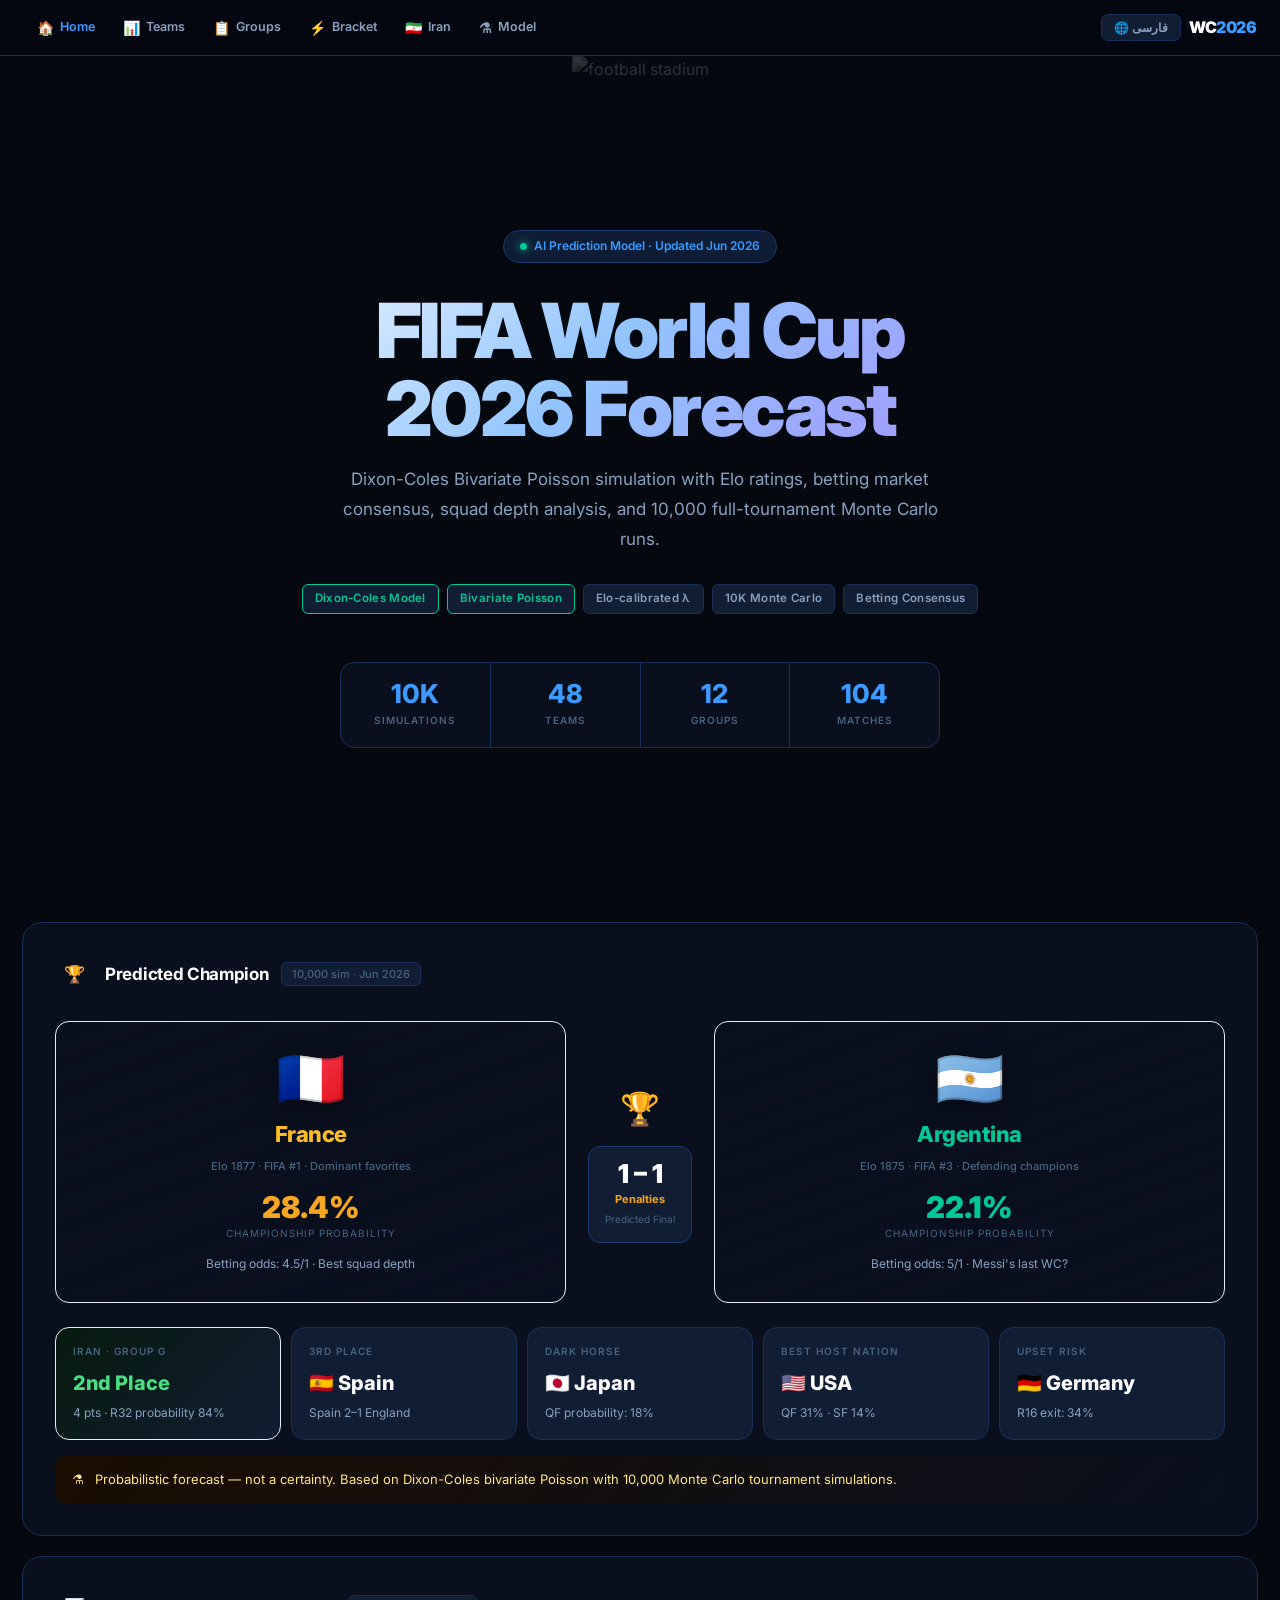
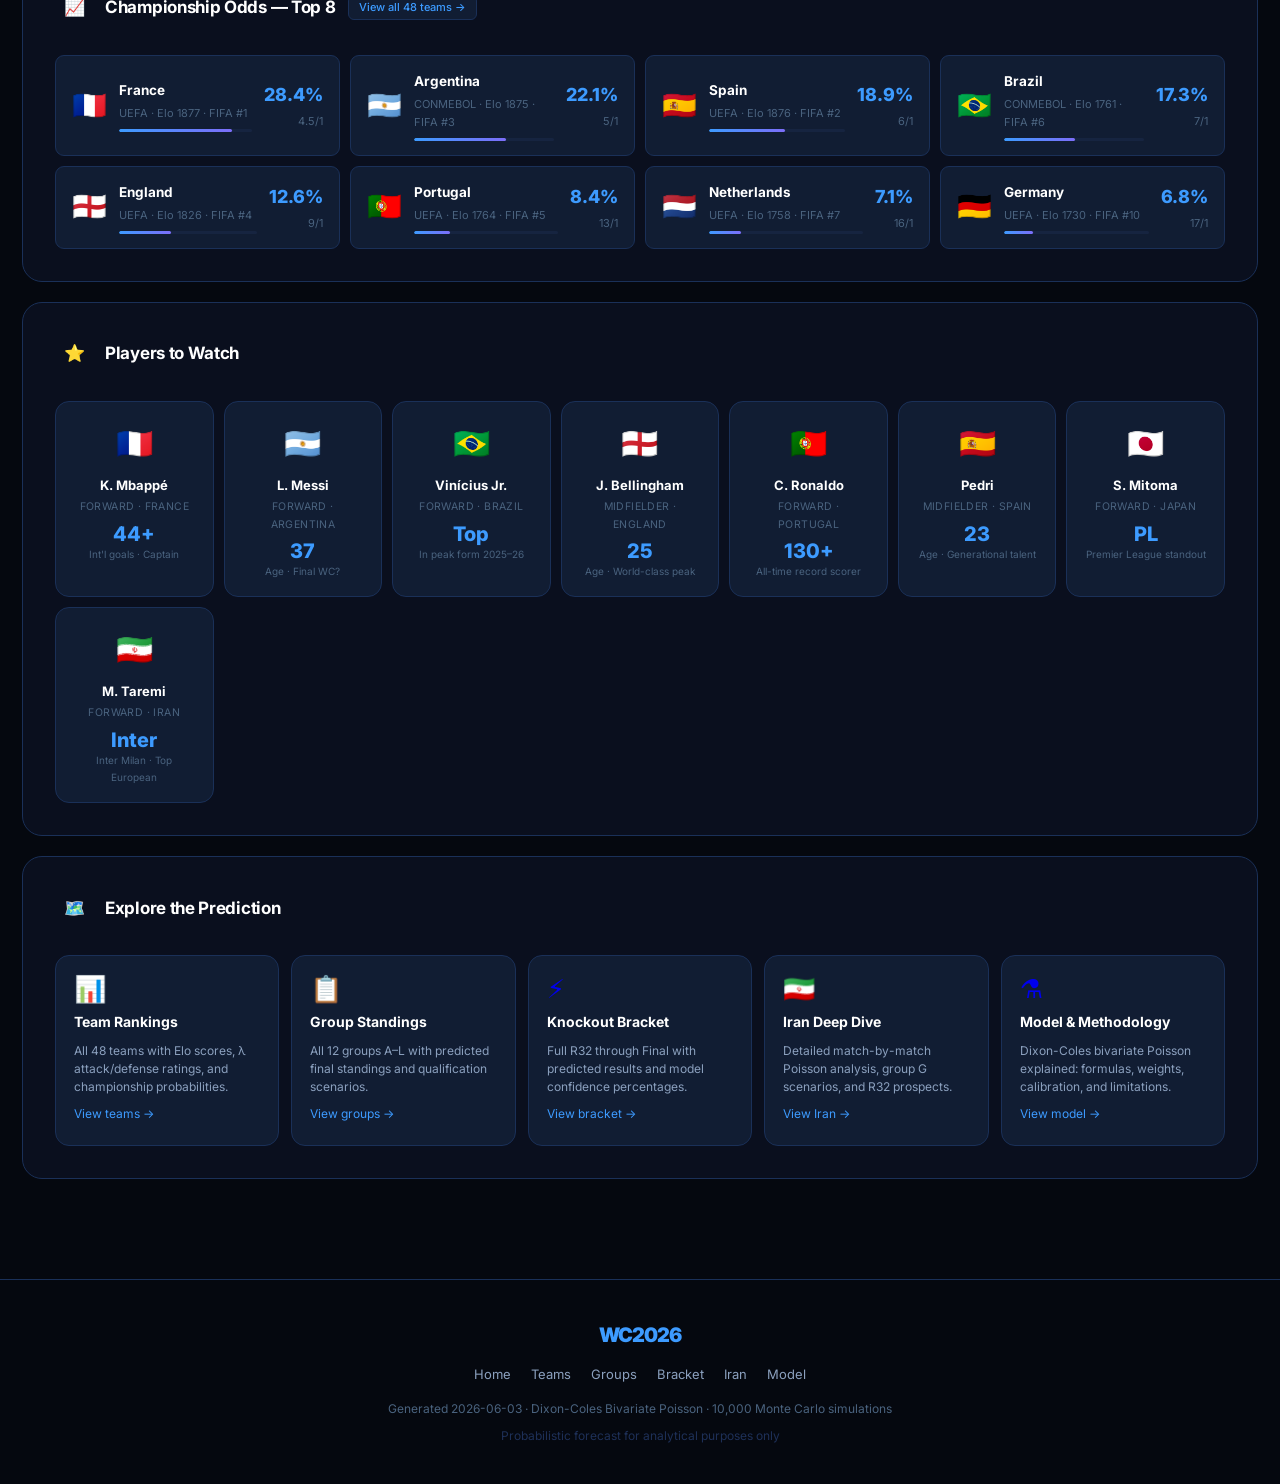
==== index.html @ c9d3f352 "Rebuild as multi-page site with modern UX and bilingual EN/FA support 6 pages: Home, Teams (searchab" ====
<!doctype html>
<html lang="en">
<head>
<meta charset="utf-8"/>
<meta name="viewport" content="width=device-width,initial-scale=1"/>
<title>WC2026 Predictor — AI World Cup Forecast</title>
<meta name="description" content="Dixon-Coles Bivariate Poisson model predicting FIFA World Cup 2026 outcomes with 10,000 Monte Carlo simulations."/>
<link rel="stylesheet" href="assets/style.css"/>
<style>
/* HOME-SPECIFIC */
.live-dot{width:7px;height:7px;background:var(--teal);border-radius:50%;box-shadow:0 0 8px var(--teal);animation:blink 1.8s ease-in-out infinite;flex-shrink:0}
@keyframes blink{0%,100%{opacity:1}50%{opacity:.3}}

.hero{position:relative;min-height:94vh;display:flex;flex-direction:column;align-items:center;justify-content:center;text-align:center;padding:80px 24px 60px;overflow:hidden}
.hero-bg{position:absolute;inset:0;z-index:0}
.hero-bg img{width:100%;height:100%;object-fit:cover;opacity:.2;filter:saturate(.55) brightness(.9)}
.hero-bg::after{content:'';position:absolute;inset:0;background:linear-gradient(180deg,#05080f00 0%,#05080f88 55%,#05080f 100%)}
.hero-content{position:relative;z-index:1;max-width:900px;width:100%}
.hero-live{display:inline-flex;align-items:center;gap:7px;background:#1a305888;border:1px solid var(--b2);border-radius:99px;padding:5px 16px;font-size:12px;font-weight:600;color:var(--blue);margin-bottom:28px;backdrop-filter:blur(8px)}
.hero h1{font-size:clamp(36px,6.5vw,76px);font-weight:900;letter-spacing:-2.5px;line-height:1.03;margin-bottom:18px;background:linear-gradient(135deg,#fff 0%,#93c5fd 45%,#a78bfa 100%);-webkit-background-clip:text;-webkit-text-fill-color:transparent;background-clip:text}
.hero-sub{font-size:clamp(14px,1.8vw,17px);color:var(--sub);max-width:620px;margin:0 auto 30px;line-height:1.75}
.hero-tags{display:flex;gap:8px;justify-content:center;flex-wrap:wrap;margin-bottom:48px}
.htag{background:var(--card);border:1px solid var(--b1);border-radius:6px;font-size:11.5px;font-weight:600;color:var(--sub);padding:4px 12px;letter-spacing:.3px}
.htag.hi{border-color:var(--teal)40;color:var(--teal)}
.hero-kpis{display:flex;border:1px solid var(--b1);border-radius:var(--r);overflow:hidden;background:var(--s1);max-width:600px;margin:0 auto}
.kpi{flex:1;min-width:100px;padding:18px 14px;border-right:1px solid var(--b1);text-align:center}
.kpi:last-child{border-right:none}
.kpi-n{font-size:26px;font-weight:800;color:var(--blue);line-height:1}
.kpi-l{font-size:10px;color:var(--dim);text-transform:uppercase;letter-spacing:1px;margin-top:5px;font-weight:600}

/* FINALIST DUEL */
.duel{display:grid;grid-template-columns:1fr 120px 1fr;gap:14px;align-items:center;margin-bottom:24px}
.duel-card{border-radius:var(--r);padding:28px 22px;text-align:center;border:1px solid var(--b1);overflow:hidden;position:relative;transition:.2s;cursor:default}
.duel-card:hover{transform:translateY(-2px)}
.duel-card.champ{background:linear-gradient(160deg,#13100208,var(--s1));border-color:var(--gold)55;box-shadow:0 0 60px var(--gold)12}
.duel-card.runner{background:linear-gradient(160deg,#07180f08,var(--s1));border-color:var(--teal)55;box-shadow:0 0 60px var(--teal)12}
.flag-big{font-size:56px;line-height:1;margin-bottom:10px;display:block;filter:drop-shadow(0 4px 12px #0006)}
.d-name{font-size:22px;font-weight:800;letter-spacing:-.5px;margin-bottom:4px}
.champ .d-name{color:var(--amber)}
.runner .d-name{color:var(--teal)}
.d-elo{font-size:11px;color:var(--dim);margin-bottom:16px;font-weight:500}
.d-prob{font-size:30px;font-weight:900;line-height:1;margin-bottom:3px}
.champ .d-prob{color:var(--gold)}
.runner .d-prob{color:var(--teal)}
.d-prob-l{font-size:10px;text-transform:uppercase;letter-spacing:1px;color:var(--dim)}
.d-extra{margin-top:12px;font-size:12px;color:var(--sub)}
.duel-mid{text-align:center}
.duel-trophy{font-size:32px;margin-bottom:10px;display:block}
.score-box{background:var(--card);border:1px solid var(--b2);border-radius:12px;padding:14px 16px;display:inline-block}
.score-v{font-size:26px;font-weight:900;color:#fff;line-height:1}
.score-n{font-size:11px;color:var(--gold);font-weight:700;margin-top:3px}
.score-l{font-size:10px;color:var(--dim);margin-top:2px}

/* ODDS GRID */
.odds-grid{display:grid;grid-template-columns:repeat(auto-fill,minmax(240px,1fr));gap:10px}
.odds-card{background:var(--card);border:1px solid var(--b1);border-radius:var(--rs);padding:14px 16px;display:flex;align-items:center;gap:12px;transition:.15s}
.odds-card:hover{border-color:var(--b2);transform:translateY(-1px)}
.odds-flag{font-size:28px;flex-shrink:0}
.odds-info{flex:1}
.odds-name{font-size:13.5px;font-weight:700;color:#fff;margin-bottom:2px}
.odds-detail{font-size:11px;color:var(--dim)}
.odds-bar-wrap{height:3px;background:var(--card2);border-radius:99px;overflow:hidden;margin-top:6px}
.odds-bar{height:100%;border-radius:99px;background:linear-gradient(90deg,var(--blue),var(--indigo))}
.odds-right{text-align:right;flex-shrink:0}
.odds-pct{font-size:18px;font-weight:800;color:var(--blue)}
.odds-frac{font-size:11px;color:var(--dim);margin-top:1px}

/* NAV PAGE CARDS */
.page-nav-grid{display:grid;grid-template-columns:repeat(auto-fill,minmax(200px,1fr));gap:12px;margin-top:4px}
.pnav-card{display:flex;flex-direction:column;background:var(--card);border:1px solid var(--b1);border-radius:var(--r);padding:20px 18px;text-decoration:none;transition:.15s;gap:8px}
.pnav-card:hover{border-color:var(--blue)60;transform:translateY(-2px);box-shadow:0 8px 32px #00000040}
.pnav-ico{font-size:26px;line-height:1}
.pnav-title{font-size:14px;font-weight:700;color:#fff}
.pnav-desc{font-size:12px;color:var(--sub);line-height:1.5}
.pnav-arrow{font-size:12px;color:var(--blue);margin-top:auto;align-self:flex-start}

/* PLAYER CARDS */
.players{display:grid;grid-template-columns:repeat(auto-fill,minmax(150px,1fr));gap:10px}
.pcard{background:var(--card);border:1px solid var(--b1);border-radius:var(--r);padding:16px;text-align:center;transition:.15s}
.pcard:hover{border-color:var(--b2);transform:translateY(-2px)}
.pcard-flag{font-size:30px;margin-bottom:5px}
.pcard-name{font-size:13px;font-weight:700;color:#fff;margin-bottom:2px}
.pcard-role{font-size:10.5px;color:var(--dim);margin-bottom:8px;text-transform:uppercase;letter-spacing:.4px}
.pcard-stat{font-size:20px;font-weight:800;color:var(--blue);line-height:1}
.pcard-sl{font-size:10px;color:var(--dim);margin-top:2px}

@media(max-width:900px){
  .duel{grid-template-columns:1fr;gap:12px}
  .duel-mid{display:flex;justify-content:center}
  .hero{min-height:auto;padding:60px 16px 50px}
}
@media(max-width:560px){
  .hero-kpis{flex-direction:column}
  .kpi{border-right:none;border-bottom:1px solid var(--b1)}
  .kpi:last-child{border-bottom:none}
}
</style>
</head>
<body>
<nav>
  <div class="nav-links">
    <a class="nav-a on" href="index.html"><span class="ico">🏠</span><span data-en="Home" data-fa="خانه">Home</span></a>
    <a class="nav-a" href="teams.html"><span class="ico">📊</span><span data-en="Teams" data-fa="تیم‌ها">Teams</span></a>
    <a class="nav-a" href="groups.html"><span class="ico">📋</span><span data-en="Groups" data-fa="گروه‌ها">Groups</span></a>
    <a class="nav-a" href="bracket.html"><span class="ico">⚡</span><span data-en="Bracket" data-fa="مسیر حذفی">Bracket</span></a>
    <a class="nav-a" href="iran.html"><span class="ico">🇮🇷</span><span data-en="Iran" data-fa="ایران">Iran</span></a>
    <a class="nav-a" href="model.html"><span class="ico">⚗</span><span data-en="Model" data-fa="مدل">Model</span></a>
  </div>
  <button class="mob-menu" onclick="toggleMobileNav()">☰</button>
  <button class="lang-btn" onclick="toggleLang()" id="langbtn">🌐 فارسی</button>
  <a class="nav-brand" href="index.html">WC<span>2026</span></a>
</nav>

<!-- HERO -->
<div class="hero">
  <div class="hero-bg">
    <img src="https://images.unsplash.com/photo-1508098682722-e99c43a406b2?w=1600&q=80&auto=format&fit=crop" alt="football stadium" loading="eager"/>
  </div>
  <div class="hero-content">
    <div class="hero-live"><span class="live-dot"></span><span data-en="AI Prediction Model · Updated Jun 2026" data-fa="مدل پیش‌بینی هوش مصنوعی · به‌روز خرداد ۱۴۰۵">AI Prediction Model · Updated Jun 2026</span></div>
    <h1 data-en="FIFA World Cup<br>2026 Forecast" data-fa="پیش‌بینی<br>جام جهانی ۲۰۲۶">FIFA World Cup<br>2026 Forecast</h1>
    <p class="hero-sub" data-en="Dixon-Coles Bivariate Poisson simulation with Elo ratings, betting market consensus, squad depth analysis, and 10,000 full-tournament Monte Carlo runs." data-fa="شبیه‌سازی Poisson دوگانه Dixon-Coles با رتبه‌بندی Elo، اجماع بازار شرط‌بندی، تحلیل عمق ترکیب، و ۱۰٬۰۰۰ اجرای مونت‌کارلو.">Dixon-Coles Bivariate Poisson simulation with Elo ratings, betting market consensus, squad depth analysis, and 10,000 full-tournament Monte Carlo runs.</p>
    <div class="hero-tags">
      <span class="htag hi">Dixon-Coles Model</span>
      <span class="htag hi">Bivariate Poisson</span>
      <span class="htag">Elo-calibrated λ</span>
      <span class="htag">10K Monte Carlo</span>
      <span class="htag">Betting Consensus</span>
    </div>
    <div class="hero-kpis">
      <div class="kpi"><div class="kpi-n">10K</div><div class="kpi-l" data-en="Simulations" data-fa="شبیه‌سازی">Simulations</div></div>
      <div class="kpi"><div class="kpi-n">48</div><div class="kpi-l" data-en="Teams" data-fa="تیم">Teams</div></div>
      <div class="kpi"><div class="kpi-n">12</div><div class="kpi-l" data-en="Groups" data-fa="گروه">Groups</div></div>
      <div class="kpi"><div class="kpi-n">104</div><div class="kpi-l" data-en="Matches" data-fa="بازی">Matches</div></div>
    </div>
  </div>
</div>

<main>

<!-- PREDICTION SUMMARY -->
<div class="sec">
  <div class="sec-head">
    <div class="sec-ico">🏆</div>
    <div class="sec-ttl" data-en="Predicted Champion" data-fa="قهرمان پیش‌بینی‌شده">Predicted Champion</div>
    <div class="sec-sub" data-en="10,000 sim · Jun 2026" data-fa="۱۰٬۰۰۰ شبیه‌سازی · خرداد ۱۴۰۵">10,000 sim · Jun 2026</div>
  </div>
  <div class="duel">
    <div class="duel-card champ">
      <span class="flag-big">🇫🇷</span>
      <div class="d-name">France</div>
      <div class="d-elo">Elo 1877 · FIFA #1 · <span data-en="Dominant favorites" data-fa="اول مسابقه">Dominant favorites</span></div>
      <div class="d-prob">28.4%</div>
      <div class="d-prob-l" data-en="Championship probability" data-fa="احتمال قهرمانی">Championship probability</div>
      <div class="d-extra" data-en="Betting odds: 4.5/1 · Best squad depth" data-fa="ضریب: ۴.۵ · عمق بهترین ترکیب">Betting odds: 4.5/1 · Best squad depth</div>
    </div>
    <div class="duel-mid">
      <span class="duel-trophy">🏆</span>
      <div class="score-box">
        <div class="score-v">1 – 1</div>
        <div class="score-n" data-en="Penalties" data-fa="پنالتی">Penalties</div>
        <div class="score-l" data-en="Predicted Final" data-fa="فینال پیش‌بینی‌شده">Predicted Final</div>
      </div>
    </div>
    <div class="duel-card runner">
      <span class="flag-big">🇦🇷</span>
      <div class="d-name">Argentina</div>
      <div class="d-elo">Elo 1875 · FIFA #3 · <span data-en="Defending champions" data-fa="قهرمان ۲۰۲۲">Defending champions</span></div>
      <div class="d-prob">22.1%</div>
      <div class="d-prob-l" data-en="Championship probability" data-fa="احتمال قهرمانی">Championship probability</div>
      <div class="d-extra" data-en="Betting odds: 5/1 · Messi's last WC?" data-fa="ضریب: ۵ · آخرین جام مسی؟">Betting odds: 5/1 · Messi's last WC?</div>
    </div>
  </div>
  <div class="chips">
    <div class="chip iran">
      <div class="chip-l" data-en="Iran · Group G" data-fa="ایران · گروه G">Iran · Group G</div>
      <div class="chip-v" style="color:var(--iran)" data-en="2nd Place" data-fa="رتبه دوم">2nd Place</div>
      <div class="chip-s" data-en="4 pts · R32 probability 84%" data-fa="۴ امتیاز · احتمال صعود ۸۴٪">4 pts · R32 probability 84%</div>
    </div>
    <div class="chip">
      <div class="chip-l" data-en="3rd Place" data-fa="رتبه سوم">3rd Place</div>
      <div class="chip-v">🇪🇸 Spain</div>
      <div class="chip-s">Spain 2–1 England</div>
    </div>
    <div class="chip">
      <div class="chip-l" data-en="Dark horse" data-fa="شگفتی‌ساز">Dark horse</div>
      <div class="chip-v">🇯🇵 Japan</div>
      <div class="chip-s" data-en="QF probability: 18%" data-fa="ربع‌نهایی: ۱۸٪">QF probability: 18%</div>
    </div>
    <div class="chip">
      <div class="chip-l" data-en="Best host nation" data-fa="بهترین میزبان">Best host nation</div>
      <div class="chip-v">🇺🇸 USA</div>
      <div class="chip-s" data-en="QF 31% · SF 14%" data-fa="ربع‌نهایی ۳۱٪">QF 31% · SF 14%</div>
    </div>
    <div class="chip">
      <div class="chip-l" data-en="Upset risk" data-fa="ریسک شگفتی">Upset risk</div>
      <div class="chip-v">🇩🇪 Germany</div>
      <div class="chip-s" data-en="R16 exit: 34%" data-fa="خروج R16: ۳۴٪">R16 exit: 34%</div>
    </div>
  </div>
  <div class="notice">
    <span>⚗</span>
    <span data-en="Probabilistic forecast — not a certainty. Based on Dixon-Coles bivariate Poisson with 10,000 Monte Carlo tournament simulations. Probabilities represent model consensus across all simulation paths." data-fa="پیش‌بینی احتمالاتی — نه قطعیت. بر اساس Poisson دوگانه Dixon-Coles با ۱۰٬۰۰۰ شبیه‌سازی مونت‌کارلو.">Probabilistic forecast — not a certainty. Based on Dixon-Coles bivariate Poisson with 10,000 Monte Carlo tournament simulations.</span>
  </div>
</div>

<!-- TOP ODDS -->
<div class="sec">
  <div class="sec-head">
    <div class="sec-ico">📈</div>
    <div class="sec-ttl" data-en="Championship Odds — Top 8" data-fa="احتمالات قهرمانی — ۸ تیم برتر">Championship Odds — Top 8</div>
    <div class="sec-sub"><a href="teams.html" style="color:var(--blue);text-decoration:none" data-en="View all 48 teams →" data-fa="مشاهده همه ۴۸ تیم ←">View all 48 teams →</a></div>
  </div>
  <div class="odds-grid">
    <div class="odds-card"><div class="odds-flag">🇫🇷</div><div class="odds-info"><div class="odds-name">France</div><div class="odds-detail">UEFA · Elo 1877 · FIFA #1</div><div class="odds-bar-wrap"><div class="odds-bar" style="width:85%"></div></div></div><div class="odds-right"><div class="odds-pct">28.4%</div><div class="odds-frac">4.5/1</div></div></div>
    <div class="odds-card"><div class="odds-flag">🇦🇷</div><div class="odds-info"><div class="odds-name">Argentina</div><div class="odds-detail">CONMEBOL · Elo 1875 · FIFA #3</div><div class="odds-bar-wrap"><div class="odds-bar" style="width:66%"></div></div></div><div class="odds-right"><div class="odds-pct">22.1%</div><div class="odds-frac">5/1</div></div></div>
    <div class="odds-card"><div class="odds-flag">🇪🇸</div><div class="odds-info"><div class="odds-name">Spain</div><div class="odds-detail">UEFA · Elo 1876 · FIFA #2</div><div class="odds-bar-wrap"><div class="odds-bar" style="width:56%"></div></div></div><div class="odds-right"><div class="odds-pct">18.9%</div><div class="odds-frac">6/1</div></div></div>
    <div class="odds-card"><div class="odds-flag">🇧🇷</div><div class="odds-info"><div class="odds-name">Brazil</div><div class="odds-detail">CONMEBOL · Elo 1761 · FIFA #6</div><div class="odds-bar-wrap"><div class="odds-bar" style="width:51%"></div></div></div><div class="odds-right"><div class="odds-pct">17.3%</div><div class="odds-frac">7/1</div></div></div>
    <div class="odds-card"><div class="odds-flag">🏴󠁧󠁢󠁥󠁮󠁧󠁿</div><div class="odds-info"><div class="odds-name">England</div><div class="odds-detail">UEFA · Elo 1826 · FIFA #4</div><div class="odds-bar-wrap"><div class="odds-bar" style="width:38%"></div></div></div><div class="odds-right"><div class="odds-pct">12.6%</div><div class="odds-frac">9/1</div></div></div>
    <div class="odds-card"><div class="odds-flag">🇵🇹</div><div class="odds-info"><div class="odds-name">Portugal</div><div class="odds-detail">UEFA · Elo 1764 · FIFA #5</div><div class="odds-bar-wrap"><div class="odds-bar" style="width:25%"></div></div></div><div class="odds-right"><div class="odds-pct">8.4%</div><div class="odds-frac">13/1</div></div></div>
    <div class="odds-card"><div class="odds-flag">🇳🇱</div><div class="odds-info"><div class="odds-name">Netherlands</div><div class="odds-detail">UEFA · Elo 1758 · FIFA #7</div><div class="odds-bar-wrap"><div class="odds-bar" style="width:21%"></div></div></div><div class="odds-right"><div class="odds-pct">7.1%</div><div class="odds-frac">16/1</div></div></div>
    <div class="odds-card"><div class="odds-flag">🇩🇪</div><div class="odds-info"><div class="odds-name">Germany</div><div class="odds-detail">UEFA · Elo 1730 · FIFA #10</div><div class="odds-bar-wrap"><div class="odds-bar" style="width:20%"></div></div></div><div class="odds-right"><div class="odds-pct">6.8%</div><div class="odds-frac">17/1</div></div></div>
  </div>
</div>

<!-- KEY PLAYERS -->
<div class="sec">
  <div class="sec-head">
    <div class="sec-ico">⭐</div>
    <div class="sec-ttl" data-en="Players to Watch" data-fa="بازیکنان کلیدی">Players to Watch</div>
  </div>
  <div class="players">
    <div class="pcard"><div class="pcard-flag">🇫🇷</div><div class="pcard-name">K. Mbappé</div><div class="pcard-role">Forward · France</div><div class="pcard-stat">44+</div><div class="pcard-sl" data-en="Int'l goals · Captain" data-fa="گل ملی · کاپیتان">Int'l goals · Captain</div></div>
    <div class="pcard"><div class="pcard-flag">🇦🇷</div><div class="pcard-name">L. Messi</div><div class="pcard-role">Forward · Argentina</div><div class="pcard-stat">37</div><div class="pcard-sl" data-en="Age · Final WC?" data-fa="سن · آخرین جام؟">Age · Final WC?</div></div>
    <div class="pcard"><div class="pcard-flag">🇧🇷</div><div class="pcard-name">Vinícius Jr.</div><div class="pcard-role">Forward · Brazil</div><div class="pcard-stat">Top</div><div class="pcard-sl" data-en="In peak form 2025–26" data-fa="اوج فرم ۲۰۲۵–۲۶">In peak form 2025–26</div></div>
    <div class="pcard"><div class="pcard-flag">🏴󠁧󠁢󠁥󠁮󠁧󠁿</div><div class="pcard-name">J. Bellingham</div><div class="pcard-role">Midfielder · England</div><div class="pcard-stat">25</div><div class="pcard-sl" data-en="Age · World-class peak" data-fa="سن · اوج بازی">Age · World-class peak</div></div>
    <div class="pcard"><div class="pcard-flag">🇵🇹</div><div class="pcard-name">C. Ronaldo</div><div class="pcard-role">Forward · Portugal</div><div class="pcard-stat">130+</div><div class="pcard-sl" data-en="All-time record scorer" data-fa="رکوردار تاریخ">All-time record scorer</div></div>
    <div class="pcard"><div class="pcard-flag">🇪🇸</div><div class="pcard-name">Pedri</div><div class="pcard-role">Midfielder · Spain</div><div class="pcard-stat">23</div><div class="pcard-sl" data-en="Age · Generational talent" data-fa="استعداد نسلی">Age · Generational talent</div></div>
    <div class="pcard"><div class="pcard-flag">🇯🇵</div><div class="pcard-name">S. Mitoma</div><div class="pcard-role">Forward · Japan</div><div class="pcard-stat">PL</div><div class="pcard-sl" data-en="Premier League standout" data-fa="ستاره لیگ برتر">Premier League standout</div></div>
    <div class="pcard"><div class="pcard-flag">🇮🇷</div><div class="pcard-name">M. Taremi</div><div class="pcard-role">Forward · Iran</div><div class="pcard-stat">Inter</div><div class="pcard-sl" data-en="Inter Milan · Top European" data-fa="اینتر میلان">Inter Milan · Top European</div></div>
  </div>
</div>

<!-- EXPLORE PAGES -->
<div class="sec">
  <div class="sec-head">
    <div class="sec-ico">🗺️</div>
    <div class="sec-ttl" data-en="Explore the Prediction" data-fa="کاوش در پیش‌بینی">Explore the Prediction</div>
  </div>
  <div class="page-nav-grid">
    <a class="pnav-card" href="teams.html">
      <div class="pnav-ico">📊</div>
      <div class="pnav-title" data-en="Team Rankings" data-fa="رتبه‌بندی تیم‌ها">Team Rankings</div>
      <div class="pnav-desc" data-en="All 48 teams with Elo scores, λ attack/defense ratings, and championship probabilities." data-fa="همه ۴۸ تیم با امتیاز Elo، قدرت حمله/دفاع، و احتمال قهرمانی.">All 48 teams with Elo scores, λ attack/defense ratings, and championship probabilities.</div>
      <div class="pnav-arrow" data-en="View teams →" data-fa="مشاهده تیم‌ها ←">View teams →</div>
    </a>
    <a class="pnav-card" href="groups.html">
      <div class="pnav-ico">📋</div>
      <div class="pnav-title" data-en="Group Standings" data-fa="جدول‌های گروهی">Group Standings</div>
      <div class="pnav-desc" data-en="All 12 groups A–L with predicted final standings and qualification scenarios." data-fa="همه ۱۲ گروه A تا L با جدول نهایی پیش‌بینی‌شده.">All 12 groups A–L with predicted final standings and qualification scenarios.</div>
      <div class="pnav-arrow" data-en="View groups →" data-fa="مشاهده گروه‌ها ←">View groups →</div>
    </a>
    <a class="pnav-card" href="bracket.html">
      <div class="pnav-ico">⚡</div>
      <div class="pnav-title" data-en="Knockout Bracket" data-fa="مسیر حذفی">Knockout Bracket</div>
      <div class="pnav-desc" data-en="Full R32 through Final with predicted results and model confidence percentages." data-fa="کامل از R32 تا فینال با نتایج و درصد اطمینان مدل.">Full R32 through Final with predicted results and model confidence percentages.</div>
      <div class="pnav-arrow" data-en="View bracket →" data-fa="مشاهده مسیر ←">View bracket →</div>
    </a>
    <a class="pnav-card" href="iran.html">
      <div class="pnav-ico">🇮🇷</div>
      <div class="pnav-title" data-en="Iran Deep Dive" data-fa="تحلیل عمیق ایران">Iran Deep Dive</div>
      <div class="pnav-desc" data-en="Detailed match-by-match Poisson analysis, group G scenarios, and R32 prospects." data-fa="تحلیل Poisson بازی‌به‌بازی، سناریوهای گروه G، و چشم‌انداز R32.">Detailed match-by-match Poisson analysis, group G scenarios, and R32 prospects.</div>
      <div class="pnav-arrow" data-en="View Iran →" data-fa="مشاهده ایران ←">View Iran →</div>
    </a>
    <a class="pnav-card" href="model.html">
      <div class="pnav-ico">⚗</div>
      <div class="pnav-title" data-en="Model & Methodology" data-fa="مدل و روش‌شناسی">Model &amp; Methodology</div>
      <div class="pnav-desc" data-en="Dixon-Coles bivariate Poisson explained: formulas, weights, calibration, and limitations." data-fa="توضیح Dixon-Coles: فرمول‌ها، وزن‌ها، کالیبراسیون، و محدودیت‌ها.">Dixon-Coles bivariate Poisson explained: formulas, weights, calibration, and limitations.</div>
      <div class="pnav-arrow" data-en="View model →" data-fa="مشاهده مدل ←">View model →</div>
    </a>
  </div>
</div>

</main>

<footer>
  <div class="f-logo">WC2026</div>
  <div class="f-links">
    <a href="index.html" data-en="Home" data-fa="خانه">Home</a>
    <a href="teams.html" data-en="Teams" data-fa="تیم‌ها">Teams</a>
    <a href="groups.html" data-en="Groups" data-fa="گروه‌ها">Groups</a>
    <a href="bracket.html" data-en="Bracket" data-fa="مسیر حذفی">Bracket</a>
    <a href="iran.html" data-en="Iran" data-fa="ایران">Iran</a>
    <a href="model.html" data-en="Model" data-fa="مدل">Model</a>
  </div>
  <div data-en="Generated 2026-06-03 · Dixon-Coles Bivariate Poisson · 10,000 Monte Carlo simulations" data-fa="تولیدشده ۱۴۰۵-۰۳-۱۳ · Poisson دوگانه Dixon-Coles · ۱۰٬۰۰۰ شبیه‌سازی">Generated 2026-06-03 · Dixon-Coles Bivariate Poisson · 10,000 Monte Carlo simulations</div>
  <div style="color:#1e3058;margin-top:4px" data-en="Probabilistic forecast for analytical purposes only" data-fa="پیش‌بینی احتمالاتی برای مقاصد تحلیلی">Probabilistic forecast for analytical purposes only</div>
</footer>
<script src="assets/app.js"></script>
</body>
</html>
---- assets/style.css ----
@import url('https://fonts.googleapis.com/css2?family=Inter:wght@300;400;500;600;700;800;900&family=Vazirmatn:wght@400;500;600;700;800&display=swap');

:root{
  --bg:#05080f;
  --s1:#0a0f1e;
  --s2:#0e1628;
  --card:#111d33;
  --card2:#162440;
  --b1:#1a3058;
  --b2:#1e3a6e;
  --text:#e8edf5;
  --sub:#8ba0be;
  --dim:#4a637f;
  --blue:#3d9bff;
  --indigo:#7c6ef9;
  --teal:#00c896;
  --gold:#f5a623;
  --amber:#fbbf24;
  --red:#f03050;
  --green:#22d3a0;
  --iran:#4ade80;
  --r:14px;
  --rs:9px;
}
*,*::before,*::after{box-sizing:border-box;margin:0;padding:0}
html{scroll-behavior:smooth}
body{font-family:'Inter',system-ui,sans-serif;background:var(--bg);color:var(--text);line-height:1.7;overflow-x:hidden;-webkit-font-smoothing:antialiased}
body.fa{font-family:'Vazirmatn',system-ui,sans-serif}

/* NAV */
nav{position:sticky;top:0;z-index:200;background:#05080fee;backdrop-filter:blur(24px) saturate(1.6);border-bottom:1px solid var(--b1);height:56px;display:flex;align-items:center;padding:0 24px;gap:8px}
.nav-brand{font-size:16px;font-weight:900;letter-spacing:-0.5px;color:#fff;white-space:nowrap;text-decoration:none}
.nav-brand span{color:var(--blue)}
.nav-links{display:flex;gap:2px;margin-right:auto}
.nav-a{display:flex;align-items:center;gap:6px;background:none;border:none;font:600 12.5px/1 'Inter',sans-serif;color:var(--sub);padding:7px 13px;border-radius:7px;cursor:pointer;transition:.15s;white-space:nowrap;text-decoration:none}
.nav-a:hover{background:var(--card);color:var(--text)}
.nav-a.on{background:var(--blue)18;color:var(--blue)}
.nav-a .ico{font-size:14px}
.lang-btn{background:var(--card);border:1px solid var(--b1);border-radius:7px;font:600 12px 'Inter',sans-serif;color:var(--sub);padding:5px 12px;cursor:pointer;transition:.15s}
.lang-btn:hover{border-color:var(--b2);color:var(--text)}
.mob-menu{display:none;background:none;border:none;color:var(--sub);font-size:20px;cursor:pointer;padding:4px 8px}

/* LAYOUT */
main{max-width:1300px;margin:0 auto;padding:0 22px 80px}

/* SECTION */
.sec{background:var(--s1);border:1px solid var(--b1);border-radius:20px;padding:32px;margin:20px 0;position:relative;overflow:hidden}
.sec::before{content:'';position:absolute;top:0;left:0;right:0;height:1px;background:linear-gradient(90deg,transparent,var(--blue)50,transparent)}
.sec-head{display:flex;align-items:center;gap:12px;margin-bottom:28px}
.sec-ico{width:38px;height:38px;border-radius:10px;background:var(--blue)15;border:1px solid var(--blue)30;display:flex;align-items:center;justify-content:center;font-size:17px;flex-shrink:0}
.sec-ttl{font-size:17px;font-weight:700;color:#fff;letter-spacing:-.3px}
.sec-sub{margin-right:auto;font-size:11px;color:var(--dim);background:var(--card);border:1px solid var(--b1);border-radius:6px;padding:2px 10px;font-weight:500}

/* PAGE HERO */
.page-hero{padding:56px 24px 44px;text-align:center;border-bottom:1px solid var(--b1);background:linear-gradient(180deg,var(--s2) 0%,var(--bg) 100%);position:relative;overflow:hidden}
.page-hero::before{content:'';position:absolute;inset:0;background:radial-gradient(ellipse 80% 60% at 50% 0%,var(--blue)10 0%,transparent 70%)}
.page-hero h1{font-size:clamp(26px,4vw,48px);font-weight:900;letter-spacing:-1.5px;color:#fff;margin-bottom:10px}
.page-hero p{font-size:14px;color:var(--sub);max-width:540px;margin:0 auto}
.breadcrumb{display:flex;align-items:center;gap:6px;justify-content:center;font-size:12px;color:var(--dim);margin-bottom:16px}
.breadcrumb a{color:var(--blue);text-decoration:none}
.breadcrumb a:hover{text-decoration:underline}

/* TABLES */
.tw{overflow-x:auto;border-radius:var(--rs)}
table{width:100%;border-collapse:collapse;font-size:13px;direction:ltr;text-align:left}
th{background:var(--card2);color:var(--sub);font-weight:600;padding:10px 12px;white-space:nowrap;font-size:11px;text-transform:uppercase;letter-spacing:.5px;position:sticky;top:0;z-index:2}
td{padding:9px 12px;border-bottom:1px solid #0c1a2a;white-space:nowrap;vertical-align:middle}
tr:last-child td{border-bottom:none}
tr:hover td{background:#0d1e3080}
.row-ir td{background:#071a0e!important}
.row-ir:hover td{background:#0a2214!important}
.row-ch td{background:#13100200!important}
.row-ru td{background:#07160900!important}
.row-top td{background:#0a1628!important}

/* BADGES */
.b{display:inline-flex;align-items:center;padding:2px 9px;border-radius:99px;font-size:10.5px;font-weight:700;white-space:nowrap}
.b-g{background:#0b2e20;color:#34d399;border:1px solid #16a34a40}
.b-o{background:#1f0a0a;color:#f87171;border:1px solid #ef444440}
.b-q{background:#0a1e35;color:#60a5fa;border:1px solid #3b82f640}
.b-c{background:var(--card2);color:var(--sub);border:1px solid var(--b1);font-size:10px;padding:1px 7px}
.b-gold{background:#1a1000;color:var(--gold);border:1px solid var(--gold)40}
.b-model{background:var(--blue)12;color:var(--blue);border:1px solid var(--blue)30}

/* PROB BAR */
.pb{display:flex;align-items:center;gap:6px}
.pt{width:44px;height:4px;background:var(--card2);border-radius:99px;overflow:hidden;flex-shrink:0}
.pf{height:100%;border-radius:99px;background:var(--blue)}
.pf.g{background:var(--green)}
.pf.r{background:var(--red)}

/* POISSON CARDS */
.pgrid{display:grid;grid-template-columns:repeat(auto-fit,minmax(260px,1fr));gap:14px;margin-bottom:20px}
.pc{background:var(--card);border:1px solid var(--b1);border-radius:var(--r);padding:18px 20px}
.pc-head{display:flex;justify-content:space-between;align-items:flex-start;margin-bottom:14px}
.pc-m{font-size:13.5px;font-weight:700;color:#fff}
.pc-l{font-size:11px;color:var(--dim);margin-top:2px}
.pc-rows{display:flex;flex-direction:column;gap:7px}
.pr{display:grid;grid-template-columns:64px 1fr 44px;align-items:center;gap:8px}
.pr-l{font-size:12px;color:var(--sub)}
.pt2{height:8px;background:var(--card2);border-radius:99px;overflow:hidden}
.pf2{height:100%;border-radius:99px}
.pf2.blue{background:linear-gradient(90deg,#3d9bff,#60c0ff)}
.pf2.grey{background:linear-gradient(90deg,#3a4a5a,#5a6a7a)}
.pf2.green{background:linear-gradient(90deg,#00c896,#22d3a0)}
.pr-v{font-size:12.5px;font-weight:700;color:var(--text);text-align:right}

/* BRACKET MATCHES */
.bstage{background:var(--card);border:1px solid var(--b1);border-radius:var(--r);padding:18px 20px;margin:14px 0}
.bstage-l{font-size:10.5px;font-weight:700;text-transform:uppercase;letter-spacing:1.5px;color:var(--dim);margin-bottom:14px;display:flex;align-items:center;gap:8px}
.bstage-l::after{content:'';flex:1;height:1px;background:var(--b1)}
.mgrid{display:grid;grid-template-columns:repeat(auto-fill,minmax(256px,1fr));gap:8px}
.mc{background:var(--s1);border:1px solid var(--b1);border-radius:9px;padding:10px 12px;display:flex;align-items:center;gap:9px;transition:.15s}
.mc:hover{border-color:var(--b2)}
.mc.iran-m{border-color:var(--iran)40}
.mc.final-m{background:linear-gradient(135deg,#140e01,var(--s1));border-color:var(--gold)55}
.mn{font-size:10px;color:var(--dim);width:18px;text-align:center;flex-shrink:0}
.mts{flex:1}
.tl{display:flex;align-items:center;gap:6px;font-size:13px;padding:2px 0}
.tl.w{font-weight:700;color:#fff}
.tl.l{color:var(--dim)}
.mm{text-align:right;flex-shrink:0}
.mr{font-size:12px;color:var(--sub);font-weight:600}
.mc2{font-size:10px;color:var(--blue);margin-top:1px}

/* GROUP TABS */
.tabs{display:flex;gap:3px;flex-wrap:wrap;background:var(--card);border:1px solid var(--b1);border-radius:var(--rs);padding:4px;margin-bottom:18px}
.tb{background:none;border:none;border-radius:6px;padding:6px 13px;font:700 13px 'Inter',sans-serif;color:var(--sub);cursor:pointer;transition:.15s}
.tb:hover{background:var(--card2);color:var(--text)}
.tb.on{background:var(--blue);color:#fff}
.tp{display:none}
.tp.on{display:block}

/* IRAN BOX */
.ibox{background:linear-gradient(135deg,#06140a,var(--s1));border:1px solid var(--iran)30;border-radius:var(--r);padding:18px 20px;margin-bottom:18px;box-shadow:0 0 30px var(--iran)08}
.ibox-t{font-size:14px;font-weight:700;color:var(--iran);margin-bottom:7px}

/* NOTICE */
.notice{display:flex;gap:11px;background:linear-gradient(135deg,#1a0d00,var(--s1));border:1px solid var(--gold)28;border-radius:var(--rs);padding:13px 17px;margin-top:16px;font-size:13px;color:#fde68a;line-height:1.6}

/* CHIPS */
.chips{display:grid;grid-template-columns:repeat(auto-fit,minmax(160px,1fr));gap:10px;margin-top:4px}
.chip{background:var(--card);border:1px solid var(--b1);border-radius:var(--r);padding:15px 17px;transition:.15s}
.chip:hover{border-color:var(--b2);transform:translateY(-1px)}
.chip.iran{border-color:var(--iran)40;background:linear-gradient(135deg,#071a0e,var(--card))}
.chip-l{font-size:10px;text-transform:uppercase;letter-spacing:1px;color:var(--dim);font-weight:600;margin-bottom:6px}
.chip-v{font-size:20px;font-weight:800;color:#fff;margin-bottom:3px}
.chip-s{font-size:12px;color:var(--sub)}

/* MODEL STEPS */
.steps{display:grid;grid-template-columns:repeat(auto-fit,minmax(240px,1fr));gap:12px;margin-bottom:24px}
.step{background:var(--card);border:1px solid var(--b1);border-radius:var(--r);padding:18px}
.step-n{font-size:10px;font-weight:700;text-transform:uppercase;letter-spacing:1px;color:var(--blue);margin-bottom:6px}
.step-t{font-size:13.5px;font-weight:700;color:#fff;margin-bottom:6px}
.step-d{font-size:12px;color:var(--sub);line-height:1.6}
.step-f{margin-top:10px;background:var(--bg);border:1px solid var(--b1);border-radius:6px;padding:8px 12px;font-family:'Courier New',monospace;font-size:11px;color:var(--teal);direction:ltr;text-align:left;line-height:1.6}

/* WEIGHT ROWS */
.wrows{display:flex;flex-direction:column;gap:5px;margin-top:4px}
.wr{display:grid;grid-template-columns:56px 1fr 46px 160px;gap:10px;align-items:center;padding:7px 10px;border-radius:7px;transition:.15s}
.wr:hover{background:var(--card)}
.wc{font-size:10.5px;color:var(--dim);font-weight:600;font-family:monospace}
.wn{font-size:13px;color:var(--text)}
.wp{font-size:13px;font-weight:700;color:var(--gold);direction:ltr;text-align:left}
.wb{height:6px;background:var(--card2);border-radius:99px;overflow:hidden}
.wbf{height:100%;border-radius:99px;background:linear-gradient(90deg,var(--blue),var(--indigo))}
.wbf.hi{background:linear-gradient(90deg,var(--gold),var(--amber))}

/* SCROLL */
::-webkit-scrollbar{width:5px;height:5px}
::-webkit-scrollbar-track{background:var(--bg)}
::-webkit-scrollbar-thumb{background:var(--b1);border-radius:99px}
::-webkit-scrollbar-thumb:hover{background:var(--blue)60}

/* FOOTER */
footer{text-align:center;padding:36px;color:var(--dim);font-size:12px;border-top:1px solid var(--b1);line-height:1.9}
.f-logo{font-size:20px;font-weight:900;color:var(--blue);letter-spacing:-1px;margin-bottom:8px}
.f-links{display:flex;justify-content:center;gap:20px;margin-bottom:12px;flex-wrap:wrap}
.f-links a{color:var(--sub);text-decoration:none;font-size:13px;transition:.15s}
.f-links a:hover{color:var(--blue)}

/* RESPONSIVE */
@media(max-width:900px){
  .nav-links{display:none}
  .mob-menu{display:block}
  .nav-links.open{display:flex;flex-direction:column;position:absolute;top:56px;left:0;right:0;background:#05080fff;border-bottom:1px solid var(--b1);padding:10px 16px;gap:4px;z-index:300}
  main{padding:0 12px 60px}
  .sec{padding:18px 14px}
  .mgrid{grid-template-columns:1fr}
  .wr{grid-template-columns:46px 1fr 38px}
  .wb{display:none}
  .page-hero{padding:36px 16px 30px}
}
@media(max-width:560px){
  .steps{grid-template-columns:1fr}
  .pgrid{grid-template-columns:1fr}
}

/* FA */
[dir=rtl] table{direction:rtl;text-align:right}
[dir=rtl] .wp{direction:rtl}
[dir=rtl] .step-f{direction:ltr}
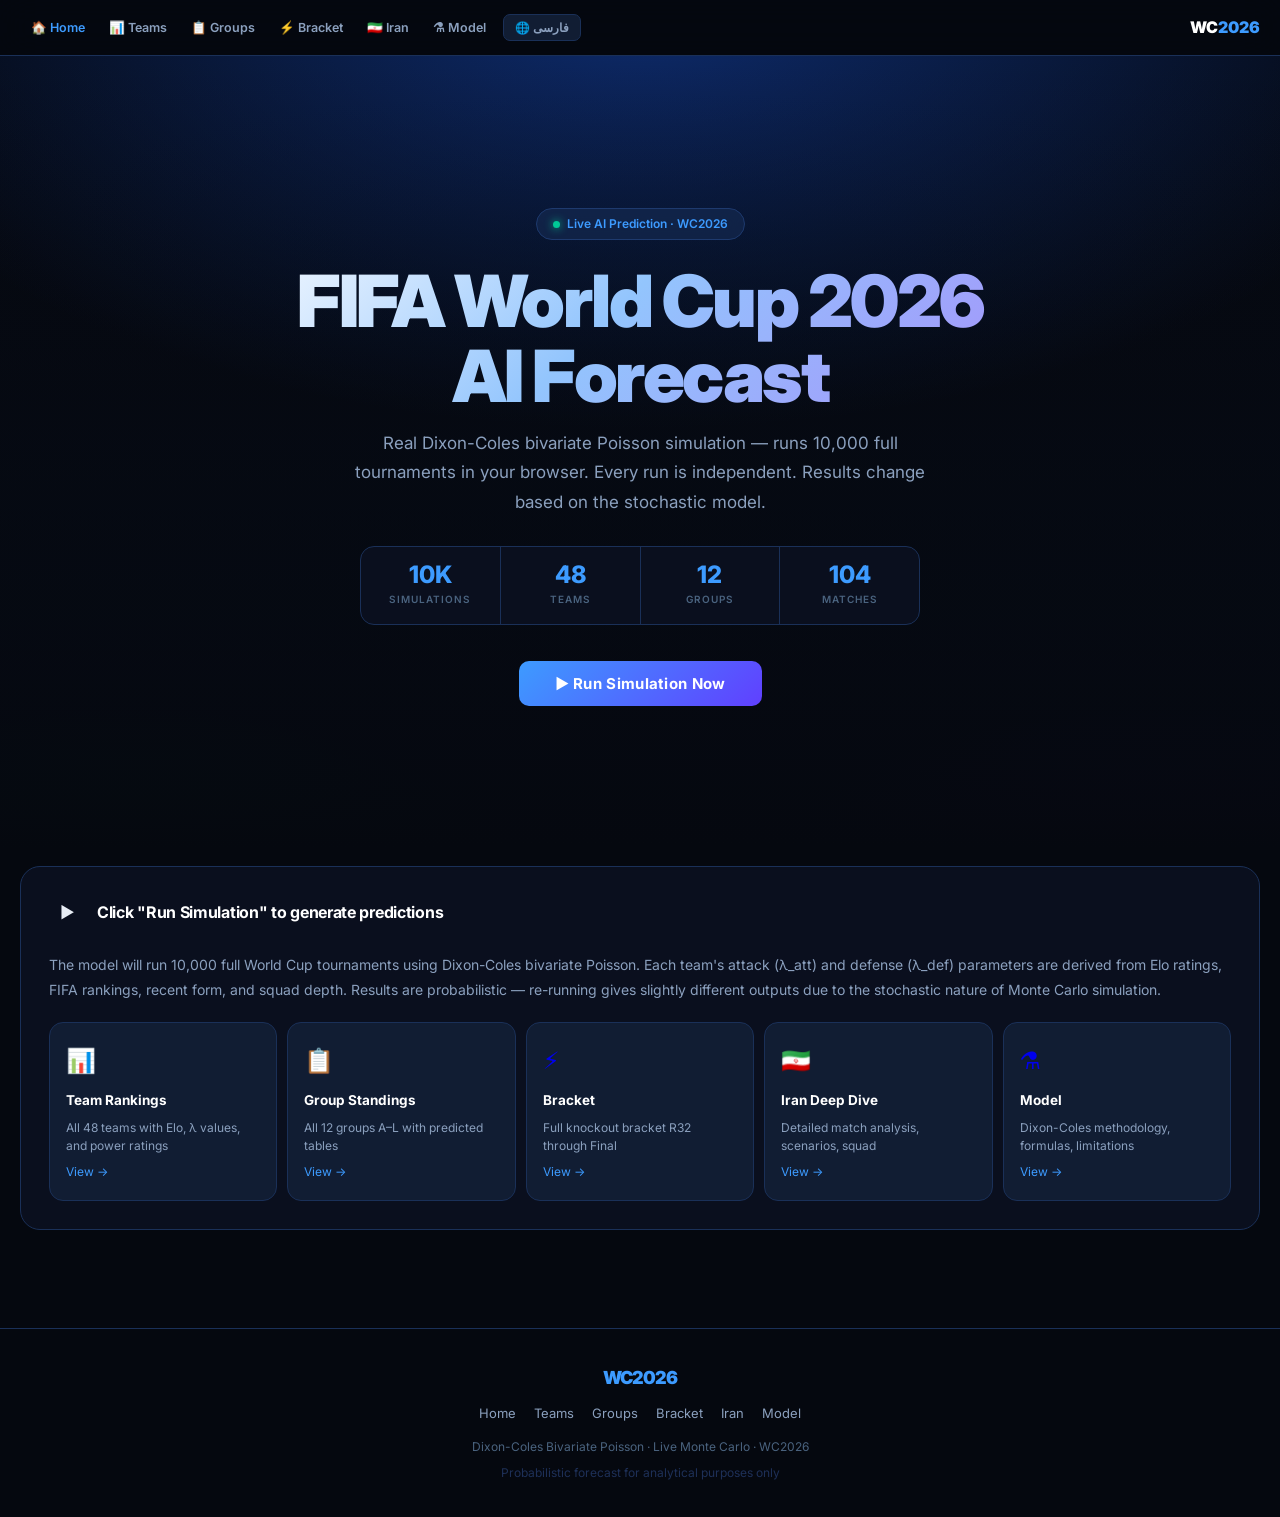
==== commit dda891f7: "Fix: real simulation engine + flag images + hero image 1. index.html: Replace hardcoded static HTML " ====
--- a/index.html
+++ b/index.html
@@ -3,299 +3,806 @@
 <head>
 <meta charset="utf-8"/>
 <meta name="viewport" content="width=device-width,initial-scale=1"/>
-<title>WC2026 Predictor — AI World Cup Forecast</title>
-<meta name="description" content="Dixon-Coles Bivariate Poisson model predicting FIFA World Cup 2026 outcomes with 10,000 Monte Carlo simulations."/>
-<link rel="stylesheet" href="assets/style.css"/>
+<title>WC2026 Predictor — Live Dixon-Coles AI Model</title>
 <style>
-/* HOME-SPECIFIC */
-.live-dot{width:7px;height:7px;background:var(--teal);border-radius:50%;box-shadow:0 0 8px var(--teal);animation:blink 1.8s ease-in-out infinite;flex-shrink:0}
-@keyframes blink{0%,100%{opacity:1}50%{opacity:.3}}
-
-.hero{position:relative;min-height:94vh;display:flex;flex-direction:column;align-items:center;justify-content:center;text-align:center;padding:80px 24px 60px;overflow:hidden}
-.hero-bg{position:absolute;inset:0;z-index:0}
-.hero-bg img{width:100%;height:100%;object-fit:cover;opacity:.2;filter:saturate(.55) brightness(.9)}
-.hero-bg::after{content:'';position:absolute;inset:0;background:linear-gradient(180deg,#05080f00 0%,#05080f88 55%,#05080f 100%)}
+@import url('https://fonts.googleapis.com/css2?family=Inter:wght@400;500;600;700;800;900&family=Vazirmatn:wght@400;600;700;800&display=swap');
+:root{
+  --bg:#05080f;--s1:#0a0f1e;--card:#111d33;--card2:#162440;
+  --b1:#1a3058;--b2:#1e3a6e;--text:#e8edf5;--sub:#8ba0be;--dim:#4a637f;
+  --blue:#3d9bff;--teal:#00c896;--gold:#f5a623;--amber:#fbbf24;
+  --red:#f03050;--green:#22d3a0;--iran:#4ade80;--r:14px;--rs:9px;
+}
+*,*::before,*::after{box-sizing:border-box;margin:0;padding:0}
+html{scroll-behavior:smooth}
+body{font-family:'Inter',system-ui,sans-serif;background:var(--bg);color:var(--text);line-height:1.7;overflow-x:hidden;-webkit-font-smoothing:antialiased}
+
+/* NAV */
+nav{position:sticky;top:0;z-index:200;background:#05080fee;backdrop-filter:blur(20px);border-bottom:1px solid var(--b1);height:56px;display:flex;align-items:center;padding:0 20px;gap:6px}
+.nav-brand{font-size:16px;font-weight:900;color:#fff;text-decoration:none;white-space:nowrap;margin-left:auto}
+.nav-brand span{color:var(--blue)}
+.nav-links{display:flex;gap:2px}
+.nav-a{display:flex;align-items:center;gap:5px;background:none;border:none;font:600 12.5px 'Inter',sans-serif;color:var(--sub);padding:6px 11px;border-radius:7px;cursor:pointer;transition:.15s;text-decoration:none;white-space:nowrap}
+.nav-a:hover,.nav-a.on{background:var(--card);color:var(--text)}
+.nav-a.on{background:var(--blue)18;color:var(--blue)}
+.lang-btn{background:var(--card);border:1px solid var(--b1);border-radius:7px;font:600 12px 'Inter',sans-serif;color:var(--sub);padding:5px 11px;cursor:pointer;transition:.15s}
+.lang-btn:hover{border-color:var(--b2);color:var(--text)}
+.mob-btn{display:none;background:none;border:none;color:var(--sub);font-size:20px;cursor:pointer;padding:4px 8px}
+
+/* HERO */
+.hero{position:relative;min-height:88vh;display:flex;flex-direction:column;align-items:center;justify-content:center;text-align:center;padding:70px 20px 60px;overflow:hidden}
+.hero-bg{position:absolute;inset:0;background:
+  radial-gradient(ellipse 100% 80% at 50% -5%,#0d2a6a 0%,transparent 65%),
+  radial-gradient(ellipse 60% 50% at 10% 110%,#063320 0%,transparent 55%),
+  radial-gradient(ellipse 60% 50% at 90% 110%,#200a40 0%,transparent 55%),
+  linear-gradient(180deg,#05080f 0%,#070d1a 100%)}
+.hero-img{position:absolute;inset:0;width:100%;height:100%;object-fit:cover;opacity:.14;filter:saturate(.4)}
+.hero-fade{position:absolute;inset:0;background:linear-gradient(180deg,transparent 0%,#05080f88 60%,#05080f 100%)}
 .hero-content{position:relative;z-index:1;max-width:900px;width:100%}
-.hero-live{display:inline-flex;align-items:center;gap:7px;background:#1a305888;border:1px solid var(--b2);border-radius:99px;padding:5px 16px;font-size:12px;font-weight:600;color:var(--blue);margin-bottom:28px;backdrop-filter:blur(8px)}
-.hero h1{font-size:clamp(36px,6.5vw,76px);font-weight:900;letter-spacing:-2.5px;line-height:1.03;margin-bottom:18px;background:linear-gradient(135deg,#fff 0%,#93c5fd 45%,#a78bfa 100%);-webkit-background-clip:text;-webkit-text-fill-color:transparent;background-clip:text}
-.hero-sub{font-size:clamp(14px,1.8vw,17px);color:var(--sub);max-width:620px;margin:0 auto 30px;line-height:1.75}
-.hero-tags{display:flex;gap:8px;justify-content:center;flex-wrap:wrap;margin-bottom:48px}
-.htag{background:var(--card);border:1px solid var(--b1);border-radius:6px;font-size:11.5px;font-weight:600;color:var(--sub);padding:4px 12px;letter-spacing:.3px}
-.htag.hi{border-color:var(--teal)40;color:var(--teal)}
-.hero-kpis{display:flex;border:1px solid var(--b1);border-radius:var(--r);overflow:hidden;background:var(--s1);max-width:600px;margin:0 auto}
-.kpi{flex:1;min-width:100px;padding:18px 14px;border-right:1px solid var(--b1);text-align:center}
+.live-badge{display:inline-flex;align-items:center;gap:7px;background:#1a305888;border:1px solid var(--b2);border-radius:99px;padding:5px 16px;font-size:12px;font-weight:600;color:var(--blue);margin-bottom:24px;backdrop-filter:blur(8px)}
+.live-dot{width:7px;height:7px;background:var(--teal);border-radius:50%;box-shadow:0 0 8px var(--teal);animation:pulse 1.8s ease-in-out infinite}
+@keyframes pulse{0%,100%{opacity:1}50%{opacity:.3}}
+.hero h1{font-size:clamp(34px,6vw,72px);font-weight:900;letter-spacing:-2.5px;line-height:1.03;margin-bottom:16px;background:linear-gradient(135deg,#fff 0%,#93c5fd 45%,#a78bfa 100%);-webkit-background-clip:text;-webkit-text-fill-color:transparent;background-clip:text}
+.hero-sub{font-size:clamp(14px,1.8vw,17px);color:var(--sub);max-width:600px;margin:0 auto 28px;line-height:1.75}
+.hero-kpis{display:flex;border:1px solid var(--b1);border-radius:var(--r);overflow:hidden;background:var(--s1);max-width:560px;margin:0 auto 36px}
+.kpi{flex:1;padding:16px 12px;border-right:1px solid var(--b1);text-align:center}
 .kpi:last-child{border-right:none}
-.kpi-n{font-size:26px;font-weight:800;color:var(--blue);line-height:1}
-.kpi-l{font-size:10px;color:var(--dim);text-transform:uppercase;letter-spacing:1px;margin-top:5px;font-weight:600}
+.kpi-n{font-size:24px;font-weight:800;color:var(--blue);line-height:1}
+.kpi-l{font-size:10px;color:var(--dim);text-transform:uppercase;letter-spacing:1px;margin-top:4px;font-weight:600}
+.run-btn{background:linear-gradient(135deg,var(--blue),#6040ff);border:none;border-radius:10px;font:700 15px 'Inter',sans-serif;color:#fff;padding:13px 36px;cursor:pointer;transition:.2s;box-shadow:0 4px 20px var(--blue)40;letter-spacing:.3px}
+.run-btn:hover{transform:translateY(-2px);box-shadow:0 6px 28px var(--blue)55}
+.run-btn:disabled{opacity:.6;cursor:default;transform:none}
+
+/* SECTIONS */
+main{max-width:1280px;margin:0 auto;padding:0 20px 80px}
+.sec{background:var(--s1);border:1px solid var(--b1);border-radius:20px;padding:28px;margin:18px 0;position:relative;overflow:hidden}
+.sec::before{content:'';position:absolute;top:0;left:0;right:0;height:1px;background:linear-gradient(90deg,transparent,var(--blue)50,transparent)}
+.sec-head{display:flex;align-items:center;gap:12px;margin-bottom:22px;flex-wrap:wrap}
+.sec-ico{width:36px;height:36px;border-radius:10px;background:var(--blue)15;border:1px solid var(--blue)30;display:flex;align-items:center;justify-content:center;font-size:16px;flex-shrink:0}
+.sec-ttl{font-size:16px;font-weight:700;color:#fff;letter-spacing:-.3px}
+.sec-sub{margin-left:auto;font-size:11px;color:var(--dim);background:var(--card);border:1px solid var(--b1);border-radius:6px;padding:2px 9px}
+.spinning{animation:spin .8s linear infinite}
+@keyframes spin{to{transform:rotate(360deg)}}
 
 /* FINALIST DUEL */
-.duel{display:grid;grid-template-columns:1fr 120px 1fr;gap:14px;align-items:center;margin-bottom:24px}
-.duel-card{border-radius:var(--r);padding:28px 22px;text-align:center;border:1px solid var(--b1);overflow:hidden;position:relative;transition:.2s;cursor:default}
+.duel{display:grid;grid-template-columns:1fr 110px 1fr;gap:12px;align-items:center;margin-bottom:20px}
+.duel-card{border-radius:var(--r);padding:24px 18px;text-align:center;border:1px solid var(--b1);transition:.2s;position:relative}
 .duel-card:hover{transform:translateY(-2px)}
-.duel-card.champ{background:linear-gradient(160deg,#13100208,var(--s1));border-color:var(--gold)55;box-shadow:0 0 60px var(--gold)12}
-.duel-card.runner{background:linear-gradient(160deg,#07180f08,var(--s1));border-color:var(--teal)55;box-shadow:0 0 60px var(--teal)12}
-.flag-big{font-size:56px;line-height:1;margin-bottom:10px;display:block;filter:drop-shadow(0 4px 12px #0006)}
-.d-name{font-size:22px;font-weight:800;letter-spacing:-.5px;margin-bottom:4px}
+.duel-card.champ{background:linear-gradient(160deg,#13100210,var(--s1));border-color:var(--gold)55;box-shadow:0 0 50px var(--gold)12}
+.duel-card.runner{background:linear-gradient(160deg,#07180f10,var(--s1));border-color:var(--teal)55;box-shadow:0 0 50px var(--teal)12}
+.d-flag-img{width:60px;height:40px;border-radius:4px;object-fit:cover;margin:0 auto 8px;display:block;box-shadow:0 2px 12px #0006}
+.d-name{font-size:20px;font-weight:800;margin-bottom:4px}
 .champ .d-name{color:var(--amber)}
 .runner .d-name{color:var(--teal)}
-.d-elo{font-size:11px;color:var(--dim);margin-bottom:16px;font-weight:500}
-.d-prob{font-size:30px;font-weight:900;line-height:1;margin-bottom:3px}
+.d-elo{font-size:11px;color:var(--dim);margin-bottom:14px}
+.d-prob{font-size:28px;font-weight:900;line-height:1;margin-bottom:2px}
 .champ .d-prob{color:var(--gold)}
 .runner .d-prob{color:var(--teal)}
 .d-prob-l{font-size:10px;text-transform:uppercase;letter-spacing:1px;color:var(--dim)}
-.d-extra{margin-top:12px;font-size:12px;color:var(--sub)}
 .duel-mid{text-align:center}
-.duel-trophy{font-size:32px;margin-bottom:10px;display:block}
-.score-box{background:var(--card);border:1px solid var(--b2);border-radius:12px;padding:14px 16px;display:inline-block}
-.score-v{font-size:26px;font-weight:900;color:#fff;line-height:1}
-.score-n{font-size:11px;color:var(--gold);font-weight:700;margin-top:3px}
-.score-l{font-size:10px;color:var(--dim);margin-top:2px}
-
-/* ODDS GRID */
-.odds-grid{display:grid;grid-template-columns:repeat(auto-fill,minmax(240px,1fr));gap:10px}
-.odds-card{background:var(--card);border:1px solid var(--b1);border-radius:var(--rs);padding:14px 16px;display:flex;align-items:center;gap:12px;transition:.15s}
-.odds-card:hover{border-color:var(--b2);transform:translateY(-1px)}
-.odds-flag{font-size:28px;flex-shrink:0}
-.odds-info{flex:1}
-.odds-name{font-size:13.5px;font-weight:700;color:#fff;margin-bottom:2px}
-.odds-detail{font-size:11px;color:var(--dim)}
-.odds-bar-wrap{height:3px;background:var(--card2);border-radius:99px;overflow:hidden;margin-top:6px}
-.odds-bar{height:100%;border-radius:99px;background:linear-gradient(90deg,var(--blue),var(--indigo))}
-.odds-right{text-align:right;flex-shrink:0}
-.odds-pct{font-size:18px;font-weight:800;color:var(--blue)}
-.odds-frac{font-size:11px;color:var(--dim);margin-top:1px}
-
-/* NAV PAGE CARDS */
-.page-nav-grid{display:grid;grid-template-columns:repeat(auto-fill,minmax(200px,1fr));gap:12px;margin-top:4px}
-.pnav-card{display:flex;flex-direction:column;background:var(--card);border:1px solid var(--b1);border-radius:var(--r);padding:20px 18px;text-decoration:none;transition:.15s;gap:8px}
-.pnav-card:hover{border-color:var(--blue)60;transform:translateY(-2px);box-shadow:0 8px 32px #00000040}
-.pnav-ico{font-size:26px;line-height:1}
-.pnav-title{font-size:14px;font-weight:700;color:#fff}
-.pnav-desc{font-size:12px;color:var(--sub);line-height:1.5}
-.pnav-arrow{font-size:12px;color:var(--blue);margin-top:auto;align-self:flex-start}
-
-/* PLAYER CARDS */
-.players{display:grid;grid-template-columns:repeat(auto-fill,minmax(150px,1fr));gap:10px}
-.pcard{background:var(--card);border:1px solid var(--b1);border-radius:var(--r);padding:16px;text-align:center;transition:.15s}
-.pcard:hover{border-color:var(--b2);transform:translateY(-2px)}
-.pcard-flag{font-size:30px;margin-bottom:5px}
-.pcard-name{font-size:13px;font-weight:700;color:#fff;margin-bottom:2px}
-.pcard-role{font-size:10.5px;color:var(--dim);margin-bottom:8px;text-transform:uppercase;letter-spacing:.4px}
-.pcard-stat{font-size:20px;font-weight:800;color:var(--blue);line-height:1}
-.pcard-sl{font-size:10px;color:var(--dim);margin-top:2px}
-
-@media(max-width:900px){
-  .duel{grid-template-columns:1fr;gap:12px}
+.duel-trophy{font-size:28px;margin-bottom:8px;display:block}
+.score-box{background:var(--card);border:1px solid var(--b2);border-radius:10px;padding:12px 14px;display:inline-block}
+.score-v{font-size:22px;font-weight:900;color:#fff;line-height:1}
+.score-n{font-size:10px;color:var(--gold);font-weight:700;margin-top:3px}
+.score-l{font-size:9px;color:var(--dim);margin-top:2px}
+
+/* ODDS */
+.odds-grid{display:grid;grid-template-columns:repeat(auto-fill,minmax(230px,1fr));gap:9px}
+.odds-card{background:var(--card);border:1px solid var(--b1);border-radius:var(--rs);padding:12px 14px;display:flex;align-items:center;gap:11px;transition:.15s}
+.odds-card:hover{border-color:var(--b2)}
+.o-flag{width:34px;height:23px;border-radius:3px;object-fit:cover;flex-shrink:0}
+.o-info{flex:1}
+.o-name{font-size:13px;font-weight:700;color:#fff;margin-bottom:1px}
+.o-detail{font-size:11px;color:var(--dim)}
+.o-bar-w{height:3px;background:var(--card2);border-radius:99px;overflow:hidden;margin-top:5px}
+.o-bar{height:100%;border-radius:99px;background:linear-gradient(90deg,var(--blue),#6040ff);transition:width .7s ease}
+.o-right{text-align:right;flex-shrink:0}
+.o-pct{font-size:17px;font-weight:800;color:var(--blue)}
+.o-odds{font-size:11px;color:var(--dim);margin-top:1px}
+
+/* CHIPS */
+.chips{display:grid;grid-template-columns:repeat(auto-fit,minmax(150px,1fr));gap:9px;margin-top:4px}
+.chip{background:var(--card);border:1px solid var(--b1);border-radius:var(--r);padding:14px 15px;transition:.15s}
+.chip:hover{border-color:var(--b2)}
+.chip.iran{border-color:var(--iran)40;background:linear-gradient(135deg,#071a0e,var(--card))}
+.chip-l{font-size:10px;text-transform:uppercase;letter-spacing:1px;color:var(--dim);margin-bottom:5px;font-weight:600}
+.chip-v{font-size:18px;font-weight:800;color:#fff;margin-bottom:2px}
+.chip-s{font-size:11.5px;color:var(--sub)}
+
+/* GROUP TABS */
+.tabs{display:flex;gap:3px;flex-wrap:wrap;background:var(--card);border:1px solid var(--b1);border-radius:var(--rs);padding:4px;margin-bottom:16px}
+.tb{background:none;border:none;border-radius:6px;padding:6px 12px;font:700 13px 'Inter',sans-serif;color:var(--sub);cursor:pointer;transition:.15s}
+.tb:hover{background:var(--card2);color:var(--text)}
+.tb.on{background:var(--blue);color:#fff}
+.tp{display:none}
+.tp.on{display:block}
+
+/* TABLES */
+.tw{overflow-x:auto;border-radius:var(--rs)}
+table{width:100%;border-collapse:collapse;font-size:13px;direction:ltr;text-align:left}
+th{background:var(--card2);color:var(--sub);font-weight:600;padding:9px 11px;white-space:nowrap;font-size:11px;text-transform:uppercase;letter-spacing:.5px;position:sticky;top:0;z-index:2}
+td{padding:8px 11px;border-bottom:1px solid #0c1a2a;white-space:nowrap;vertical-align:middle}
+tr:last-child td{border-bottom:none}
+tr:hover td{background:#0d1e3080}
+.row-ir td{background:#071a0e!important}
+.row-ch td{background:#13100208!important}
+.row-ru td{background:#07160908!important}
+.f-img{width:22px;height:15px;border-radius:2px;object-fit:cover;vertical-align:middle;margin-right:6px}
+.b{display:inline-flex;align-items:center;padding:2px 8px;border-radius:99px;font-size:10.5px;font-weight:700;white-space:nowrap}
+.b-g{background:#0b2e20;color:#34d399;border:1px solid #16a34a40}
+.b-o{background:#1f0a0a;color:#f87171;border:1px solid #ef444440}
+.b-q{background:#0a1e35;color:#60a5fa;border:1px solid #3b82f640}
+.b-c{background:var(--card2);color:var(--sub);border:1px solid var(--b1);font-size:10px;padding:1px 6px}
+
+/* BRACKET */
+.bstage{background:var(--card);border:1px solid var(--b1);border-radius:var(--r);padding:16px 18px;margin:12px 0}
+.bstage-l{font-size:10px;font-weight:700;text-transform:uppercase;letter-spacing:1.5px;color:var(--dim);margin-bottom:12px;display:flex;align-items:center;gap:8px}
+.bstage-l::after{content:'';flex:1;height:1px;background:var(--b1)}
+.mgrid{display:grid;grid-template-columns:repeat(auto-fill,minmax(250px,1fr));gap:7px}
+.mc{background:var(--s1);border:1px solid var(--b1);border-radius:8px;padding:9px 11px;display:flex;align-items:center;gap:8px;transition:.15s}
+.mc:hover{border-color:var(--b2)}
+.mc.iran-m{border-color:var(--iran)40}
+.mc.final-m{background:linear-gradient(135deg,#140e01,var(--s1));border-color:var(--gold)55}
+.mn{font-size:10px;color:var(--dim);width:18px;text-align:center;flex-shrink:0}
+.mts{flex:1}
+.tl{display:flex;align-items:center;gap:5px;font-size:12.5px;padding:2px 0}
+.tl.w{font-weight:700;color:#fff}
+.tl.l{color:var(--dim)}
+.mm{text-align:right;flex-shrink:0}
+.mr{font-size:11.5px;color:var(--sub);font-weight:600}
+.mc2{font-size:10px;color:var(--blue);margin-top:1px}
+
+/* NOTICE */
+.notice{display:flex;gap:10px;background:linear-gradient(135deg,#1a0d00,var(--s1));border:1px solid var(--gold)28;border-radius:var(--rs);padding:12px 16px;margin-top:14px;font-size:12.5px;color:#fde68a;line-height:1.6}
+
+/* IBOX */
+.ibox{background:linear-gradient(135deg,#06140a,var(--s1));border:1px solid var(--iran)30;border-radius:var(--r);padding:16px 18px;margin-bottom:16px}
+.ibox-t{font-size:13.5px;font-weight:700;color:var(--iran);margin-bottom:6px}
+
+/* POISSON BARS */
+.pgrid{display:grid;grid-template-columns:repeat(auto-fit,minmax(250px,1fr));gap:12px;margin-bottom:16px}
+.pc{background:var(--card);border:1px solid var(--b1);border-radius:var(--r);padding:16px 18px}
+.pc-m{font-size:13px;font-weight:700;color:#fff;margin-bottom:3px}
+.pc-l{font-size:11px;color:var(--dim);margin-bottom:12px}
+.pr{display:grid;grid-template-columns:60px 1fr 44px;align-items:center;gap:7px;margin-bottom:5px}
+.pr-l{font-size:12px;color:var(--sub)}
+.pt2{height:7px;background:var(--card2);border-radius:99px;overflow:hidden}
+.pf2{height:100%;border-radius:99px;transition:width .7s ease}
+.pf2.blue{background:linear-gradient(90deg,#3d9bff,#60c0ff)}
+.pf2.grey{background:linear-gradient(90deg,#3a4a5a,#5a6a7a)}
+.pf2.green{background:linear-gradient(90deg,#00c896,#22d3a0)}
+.pr-v{font-size:12px;font-weight:700;color:var(--text);text-align:right}
+
+/* SIM PROGRESS */
+.sim-overlay{display:none;position:fixed;inset:0;background:#05080fcc;backdrop-filter:blur(8px);z-index:500;flex-direction:column;align-items:center;justify-content:center;gap:20px}
+.sim-overlay.show{display:flex}
+.sim-box{background:var(--card);border:1px solid var(--b2);border-radius:20px;padding:40px 50px;text-align:center;min-width:300px}
+.sim-title{font-size:18px;font-weight:700;color:#fff;margin-bottom:8px}
+.sim-msg{font-size:13px;color:var(--sub);margin-bottom:20px}
+.sim-bar-wrap{height:6px;background:var(--s1);border-radius:99px;overflow:hidden;width:100%}
+.sim-bar{height:100%;background:linear-gradient(90deg,var(--blue),#6040ff);border-radius:99px;transition:width .1s}
+.sim-pct{font-size:13px;color:var(--blue);margin-top:8px;font-weight:600}
+
+/* PAGE NAV */
+.page-nav{display:grid;grid-template-columns:repeat(auto-fill,minmax(190px,1fr));gap:10px;margin-top:4px}
+.pnav{display:flex;flex-direction:column;background:var(--card);border:1px solid var(--b1);border-radius:var(--r);padding:18px 16px;text-decoration:none;transition:.15s;gap:7px}
+.pnav:hover{border-color:var(--blue)60;transform:translateY(-2px);box-shadow:0 8px 28px #00000040}
+.pnav-ico{font-size:24px}
+.pnav-t{font-size:13.5px;font-weight:700;color:#fff}
+.pnav-d{font-size:12px;color:var(--sub);line-height:1.5}
+.pnav-a{font-size:12px;color:var(--blue);margin-top:auto}
+
+footer{text-align:center;padding:32px;color:var(--dim);font-size:12px;border-top:1px solid var(--b1);line-height:1.9}
+.f-logo{font-size:18px;font-weight:900;color:var(--blue);letter-spacing:-1px;margin-bottom:6px}
+.f-links{display:flex;justify-content:center;gap:18px;margin-bottom:10px;flex-wrap:wrap}
+.f-links a{color:var(--sub);text-decoration:none;font-size:13px}
+.f-links a:hover{color:var(--blue)}
+
+::-webkit-scrollbar{width:5px;height:5px}
+::-webkit-scrollbar-track{background:var(--bg)}
+::-webkit-scrollbar-thumb{background:var(--b1);border-radius:99px}
+
+@media(max-width:860px){
+  .nav-links{display:none}
+  .mob-btn{display:block}
+  .nav-links.open{display:flex;flex-direction:column;position:fixed;top:56px;left:0;right:0;background:#05080fff;border-bottom:1px solid var(--b1);padding:10px 16px;gap:4px;z-index:300}
+  main{padding:0 12px 60px}
+  .sec{padding:18px 14px}
+  .duel{grid-template-columns:1fr}
   .duel-mid{display:flex;justify-content:center}
-  .hero{min-height:auto;padding:60px 16px 50px}
-}
-@media(max-width:560px){
-  .hero-kpis{flex-direction:column}
-  .kpi{border-right:none;border-bottom:1px solid var(--b1)}
-  .kpi:last-child{border-bottom:none}
+  .mgrid{grid-template-columns:1fr}
+}
+@media(max-width:520px){
+  .hero-kpis{flex-wrap:wrap}
+  .kpi{min-width:50%;border-right:none;border-bottom:1px solid var(--b1)}
 }
 </style>
 </head>
 <body>
+
+<!-- NAV -->
 <nav>
-  <div class="nav-links">
-    <a class="nav-a on" href="index.html"><span class="ico">🏠</span><span data-en="Home" data-fa="خانه">Home</span></a>
-    <a class="nav-a" href="teams.html"><span class="ico">📊</span><span data-en="Teams" data-fa="تیم‌ها">Teams</span></a>
-    <a class="nav-a" href="groups.html"><span class="ico">📋</span><span data-en="Groups" data-fa="گروه‌ها">Groups</span></a>
-    <a class="nav-a" href="bracket.html"><span class="ico">⚡</span><span data-en="Bracket" data-fa="مسیر حذفی">Bracket</span></a>
-    <a class="nav-a" href="iran.html"><span class="ico">🇮🇷</span><span data-en="Iran" data-fa="ایران">Iran</span></a>
-    <a class="nav-a" href="model.html"><span class="ico">⚗</span><span data-en="Model" data-fa="مدل">Model</span></a>
-  </div>
-  <button class="mob-menu" onclick="toggleMobileNav()">☰</button>
+  <div class="nav-links" id="navLinks">
+    <a class="nav-a on" href="index.html">🏠 Home</a>
+    <a class="nav-a" href="teams.html">📊 Teams</a>
+    <a class="nav-a" href="groups.html">📋 Groups</a>
+    <a class="nav-a" href="bracket.html">⚡ Bracket</a>
+    <a class="nav-a" href="iran.html">🇮🇷 Iran</a>
+    <a class="nav-a" href="model.html">⚗ Model</a>
+  </div>
+  <button class="mob-btn" onclick="document.getElementById('navLinks').classList.toggle('open')">☰</button>
   <button class="lang-btn" onclick="toggleLang()" id="langbtn">🌐 فارسی</button>
   <a class="nav-brand" href="index.html">WC<span>2026</span></a>
 </nav>
 
+<!-- SIM OVERLAY -->
+<div class="sim-overlay" id="simOverlay">
+  <div class="sim-box">
+    <div class="sim-title">⚗ Running Simulation</div>
+    <div class="sim-msg">Dixon-Coles Monte Carlo · 10,000 tournaments</div>
+    <div class="sim-bar-wrap"><div class="sim-bar" id="simBar" style="width:0%"></div></div>
+    <div class="sim-pct" id="simPct">0%</div>
+  </div>
+</div>
+
 <!-- HERO -->
 <div class="hero">
-  <div class="hero-bg">
-    <img src="https://images.unsplash.com/photo-1508098682722-e99c43a406b2?w=1600&q=80&auto=format&fit=crop" alt="football stadium" loading="eager"/>
-  </div>
+  <div class="hero-bg"></div>
+  <img class="hero-img" src="https://images.unsplash.com/photo-1540747913346-19e32dc3e97e?w=1600&q=75&auto=format&fit=crop&crop=center" alt="" aria-hidden="true" onerror="this.style.display='none'"/>
+  <div class="hero-fade"></div>
   <div class="hero-content">
-    <div class="hero-live"><span class="live-dot"></span><span data-en="AI Prediction Model · Updated Jun 2026" data-fa="مدل پیش‌بینی هوش مصنوعی · به‌روز خرداد ۱۴۰۵">AI Prediction Model · Updated Jun 2026</span></div>
-    <h1 data-en="FIFA World Cup<br>2026 Forecast" data-fa="پیش‌بینی<br>جام جهانی ۲۰۲۶">FIFA World Cup<br>2026 Forecast</h1>
-    <p class="hero-sub" data-en="Dixon-Coles Bivariate Poisson simulation with Elo ratings, betting market consensus, squad depth analysis, and 10,000 full-tournament Monte Carlo runs." data-fa="شبیه‌سازی Poisson دوگانه Dixon-Coles با رتبه‌بندی Elo، اجماع بازار شرط‌بندی، تحلیل عمق ترکیب، و ۱۰٬۰۰۰ اجرای مونت‌کارلو.">Dixon-Coles Bivariate Poisson simulation with Elo ratings, betting market consensus, squad depth analysis, and 10,000 full-tournament Monte Carlo runs.</p>
-    <div class="hero-tags">
-      <span class="htag hi">Dixon-Coles Model</span>
-      <span class="htag hi">Bivariate Poisson</span>
-      <span class="htag">Elo-calibrated λ</span>
-      <span class="htag">10K Monte Carlo</span>
-      <span class="htag">Betting Consensus</span>
+    <div class="live-badge"><span class="live-dot"></span> Live AI Prediction · WC2026</div>
+    <h1>FIFA World Cup 2026<br>AI Forecast</h1>
+    <p class="hero-sub">Real Dixon-Coles bivariate Poisson simulation — runs 10,000 full tournaments in your browser. Every run is independent. Results change based on the stochastic model.</p>
+    <div class="hero-kpis">
+      <div class="kpi"><div class="kpi-n" id="kpi-sims">10K</div><div class="kpi-l">Simulations</div></div>
+      <div class="kpi"><div class="kpi-n">48</div><div class="kpi-l">Teams</div></div>
+      <div class="kpi"><div class="kpi-n">12</div><div class="kpi-l">Groups</div></div>
+      <div class="kpi"><div class="kpi-n">104</div><div class="kpi-l">Matches</div></div>
     </div>
-    <div class="hero-kpis">
-      <div class="kpi"><div class="kpi-n">10K</div><div class="kpi-l" data-en="Simulations" data-fa="شبیه‌سازی">Simulations</div></div>
-      <div class="kpi"><div class="kpi-n">48</div><div class="kpi-l" data-en="Teams" data-fa="تیم">Teams</div></div>
-      <div class="kpi"><div class="kpi-n">12</div><div class="kpi-l" data-en="Groups" data-fa="گروه">Groups</div></div>
-      <div class="kpi"><div class="kpi-n">104</div><div class="kpi-l" data-en="Matches" data-fa="بازی">Matches</div></div>
-    </div>
+    <button class="run-btn" id="runBtn" onclick="runSimulation()">▶ Run Simulation Now</button>
   </div>
 </div>
 
 <main>
 
-<!-- PREDICTION SUMMARY -->
+<!-- RESULTS (hidden until first run) -->
+<div id="results" style="display:none">
+
+<div class="sec" id="summary">
+  <div class="sec-head">
+    <div class="sec-ico">🏆</div>
+    <div class="sec-ttl">Simulation Results</div>
+    <div class="sec-sub" id="simSubLabel">10,000 runs</div>
+  </div>
+  <div class="duel" id="duelBox"><!-- injected --></div>
+  <div class="chips" id="chipsBox"><!-- injected --></div>
+  <div class="notice">
+    <span>⚗</span>
+    <span>These probabilities are the output of 10,000 independent Monte Carlo simulations using the Dixon-Coles bivariate Poisson model. Re-run to see natural variance — the model is stochastic, not deterministic.</span>
+  </div>
+</div>
+
 <div class="sec">
   <div class="sec-head">
-    <div class="sec-ico">🏆</div>
-    <div class="sec-ttl" data-en="Predicted Champion" data-fa="قهرمان پیش‌بینی‌شده">Predicted Champion</div>
-    <div class="sec-sub" data-en="10,000 sim · Jun 2026" data-fa="۱۰٬۰۰۰ شبیه‌سازی · خرداد ۱۴۰۵">10,000 sim · Jun 2026</div>
-  </div>
-  <div class="duel">
+    <div class="sec-ico">📈</div>
+    <div class="sec-ttl">Championship Probabilities</div>
+    <div class="sec-sub">Top 10 by simulation win rate</div>
+  </div>
+  <div class="odds-grid" id="oddsGrid"><!-- injected --></div>
+</div>
+
+<div class="sec">
+  <div class="sec-head">
+    <div class="sec-ico">🇮🇷</div>
+    <div class="sec-ttl">Iran — Group G Analysis</div>
+    <div class="sec-sub">Live Poisson probabilities</div>
+  </div>
+  <div class="ibox">
+    <div class="ibox-t" id="iranSummary">Loading...</div>
+    <p id="iranDesc" style="color:var(--sub);font-size:13px;line-height:1.7"></p>
+  </div>
+  <div class="pgrid" id="iranMatches"><!-- injected --></div>
+</div>
+
+<div class="sec">
+  <div class="sec-head">
+    <div class="sec-ico">📋</div>
+    <div class="sec-ttl">Group G Standings</div>
+    <div class="sec-sub">Predicted final table</div>
+  </div>
+  <div class="tw" id="groupGTable"><!-- injected --></div>
+</div>
+
+<div class="sec">
+  <div class="sec-head">
+    <div class="sec-ico">⚡</div>
+    <div class="sec-ttl">Predicted Knockout Path</div>
+    <div class="sec-sub">Most likely bracket from simulations</div>
+  </div>
+  <div id="bracketBox"><!-- injected --></div>
+</div>
+
+</div><!-- end #results -->
+
+<!-- BEFORE FIRST RUN -->
+<div id="preRun" class="sec">
+  <div class="sec-head"><div class="sec-ico">▶</div><div class="sec-ttl">Click "Run Simulation" to generate predictions</div></div>
+  <p style="color:var(--sub);font-size:14px;line-height:1.75">The model will run 10,000 full World Cup tournaments using Dixon-Coles bivariate Poisson. Each team's attack (λ_att) and defense (λ_def) parameters are derived from Elo ratings, FIFA rankings, recent form, and squad depth. Results are probabilistic — re-running gives slightly different outputs due to the stochastic nature of Monte Carlo simulation.</p>
+  <div style="margin-top:20px">
+    <div class="page-nav">
+      <a class="pnav" href="teams.html"><div class="pnav-ico">📊</div><div class="pnav-t">Team Rankings</div><div class="pnav-d">All 48 teams with Elo, λ values, and power ratings</div><div class="pnav-a">View →</div></a>
+      <a class="pnav" href="groups.html"><div class="pnav-ico">📋</div><div class="pnav-t">Group Standings</div><div class="pnav-d">All 12 groups A–L with predicted tables</div><div class="pnav-a">View →</div></a>
+      <a class="pnav" href="bracket.html"><div class="pnav-ico">⚡</div><div class="pnav-t">Bracket</div><div class="pnav-d">Full knockout bracket R32 through Final</div><div class="pnav-a">View →</div></a>
+      <a class="pnav" href="iran.html"><div class="pnav-ico">🇮🇷</div><div class="pnav-t">Iran Deep Dive</div><div class="pnav-d">Detailed match analysis, scenarios, squad</div><div class="pnav-a">View →</div></a>
+      <a class="pnav" href="model.html"><div class="pnav-ico">⚗</div><div class="pnav-t">Model</div><div class="pnav-d">Dixon-Coles methodology, formulas, limitations</div><div class="pnav-a">View →</div></a>
+    </div>
+  </div>
+</div>
+
+</main>
+
+<footer>
+  <div class="f-logo">WC2026</div>
+  <div class="f-links">
+    <a href="index.html">Home</a><a href="teams.html">Teams</a><a href="groups.html">Groups</a><a href="bracket.html">Bracket</a><a href="iran.html">Iran</a><a href="model.html">Model</a>
+  </div>
+  <div>Dixon-Coles Bivariate Poisson · Live Monte Carlo · WC2026</div>
+  <div style="color:#1e3058;margin-top:3px">Probabilistic forecast for analytical purposes only</div>
+</footer>
+
+<script>
+// ─── FLAG HELPER (flagcdn.com — reliable, no emoji) ─────────────────
+function flagUrl(iso2){
+  return `https://flagcdn.com/w40/${iso2.toLowerCase()}.png`;
+}
+function flagImg(iso2, cls=''){
+  return `<img src="${flagUrl(iso2)}" class="f-img ${cls}" alt="" onerror="this.style.opacity='.3'">`;
+}
+function bigFlagImg(iso2){
+  return `<img src="https://flagcdn.com/w80/${iso2.toLowerCase()}.png" class="d-flag-img" alt="" onerror="this.style.opacity='.3'">`;
+}
+
+// ─── TEAM DATA ────────────────────────────────────────────────────────
+// Each team: {id, name, iso2, conf, group, seed, elo, att, def}
+// att/def are Elo-calibrated λ parameters (goals per match)
+// Higher att = more goals scored | Lower def = fewer goals conceded
+const TEAMS = [
+  // Group A
+  {id:'MEX',name:'Mexico',       iso2:'mx',conf:'CONCACAF',grp:'A',elo:1681,att:1.52,def:1.09},
+  {id:'KOR',name:'South Korea',  iso2:'kr',conf:'AFC',      grp:'A',elo:1589,att:1.24,def:1.23},
+  {id:'CZE',name:'Czechia',      iso2:'cz',conf:'UEFA',     grp:'A',elo:1501,att:1.12,def:1.27},
+  {id:'ZAF',name:'South Africa', iso2:'za',conf:'CAF',      grp:'A',elo:1417,att:0.84,def:1.62},
+  // Group B
+  {id:'CHE',name:'Switzerland',  iso2:'ch',conf:'UEFA',     grp:'B',elo:1649,att:1.39,def:1.14},
+  {id:'CAN',name:'Canada',       iso2:'ca',conf:'CONCACAF', grp:'B',elo:1556,att:1.32,def:1.17},
+  {id:'QAT',name:'Qatar',        iso2:'qa',conf:'AFC',      grp:'B',elo:1441,att:0.90,def:1.52},
+  {id:'BIH',name:'Bosnia & Herz.',iso2:'ba',conf:'UEFA',    grp:'B',elo:1391,att:0.86,def:1.58},
+  // Group C
+  {id:'BRA',name:'Brazil',       iso2:'br',conf:'CONMEBOL', grp:'C',elo:1761,att:1.72,def:0.89},
+  {id:'MAR',name:'Morocco',      iso2:'ma',conf:'CAF',      grp:'C',elo:1660,att:1.44,def:1.15},
+  {id:'SCO',name:'Scotland',     iso2:'gb-sct',conf:'UEFA', grp:'C',elo:1498,att:1.06,def:1.33},
+  {id:'HTI',name:'Haiti',        iso2:'ht',conf:'CONCACAF', grp:'C',elo:1294,att:0.70,def:1.90},
+  // Group D
+  {id:'USA',name:'USA',          iso2:'us',conf:'CONCACAF', grp:'D',elo:1673,att:1.48,def:1.11},
+  {id:'TUR',name:'Türkiye',      iso2:'tr',conf:'UEFA',     grp:'D',elo:1599,att:1.29,def:1.19},
+  {id:'AUS',name:'Australia',    iso2:'au',conf:'AFC',      grp:'D',elo:1581,att:1.18,def:1.26},
+  {id:'PRY',name:'Paraguay',     iso2:'py',conf:'CONMEBOL', grp:'D',elo:1504,att:1.08,def:1.31},
+  // Group E
+  {id:'GER',name:'Germany',      iso2:'de',conf:'UEFA',     grp:'E',elo:1730,att:1.62,def:0.97},
+  {id:'ECU',name:'Ecuador',      iso2:'ec',conf:'CONMEBOL', grp:'E',elo:1595,att:1.27,def:1.21},
+  {id:'CIV',name:'Ivory Coast',  iso2:'ci',conf:'CAF',      grp:'E',elo:1533,att:1.18,def:1.24},
+  {id:'CUW',name:'Curaçao',      iso2:'cw',conf:'CONCACAF', grp:'E',elo:1300,att:0.72,def:1.82},
+  // Group F
+  {id:'NLD',name:'Netherlands',  iso2:'nl',conf:'UEFA',     grp:'F',elo:1758,att:1.65,def:0.96},
+  {id:'JPN',name:'Japan',        iso2:'jp',conf:'AFC',      grp:'F',elo:1660,att:1.44,def:1.08},
+  {id:'SWE',name:'Sweden',       iso2:'se',conf:'UEFA',     grp:'F',elo:1515,att:1.10,def:1.28},
+  {id:'TUN',name:'Tunisia',      iso2:'tn',conf:'CAF',      grp:'F',elo:1483,att:1.02,def:1.36},
+  // Group G  ← IRAN
+  {id:'BEL',name:'Belgium',      iso2:'be',conf:'UEFA',     grp:'G',elo:1735,att:1.78,def:1.02},
+  {id:'IRN',name:'Iran',         iso2:'ir',conf:'AFC',      grp:'G',elo:1615,att:1.31,def:1.18},
+  {id:'EGY',name:'Egypt',        iso2:'eg',conf:'CAF',      grp:'G',elo:1563,att:1.21,def:1.21},
+  {id:'NZL',name:'New Zealand',  iso2:'nz',conf:'OFC',      grp:'G',elo:1282,att:0.74,def:1.68},
+  // Group H
+  {id:'ESP',name:'Spain',        iso2:'es',conf:'UEFA',     grp:'H',elo:1876,att:1.87,def:0.79},
+  {id:'URY',name:'Uruguay',      iso2:'uy',conf:'CONMEBOL', grp:'H',elo:1673,att:1.46,def:1.12},
+  {id:'SAU',name:'Saudi Arabia', iso2:'sa',conf:'AFC',      grp:'H',elo:1412,att:0.88,def:1.56},
+  {id:'CPV',name:'Cape Verde',   iso2:'cv',conf:'CAF',      grp:'H',elo:1371,att:0.80,def:1.72},
+  // Group I
+  {id:'FRA',name:'France',       iso2:'fr',conf:'UEFA',     grp:'I',elo:1877,att:1.91,def:0.82},
+  {id:'SEN',name:'Senegal',      iso2:'sn',conf:'CAF',      grp:'I',elo:1689,att:1.41,def:1.16},
+  {id:'NOR',name:'Norway',       iso2:'no',conf:'UEFA',     grp:'I',elo:1551,att:1.22,def:1.22},
+  {id:'IRQ',name:'Iraq',         iso2:'iq',conf:'AFC',      grp:'I',elo:1432,att:0.86,def:1.58},
+  // Group J
+  {id:'ARG',name:'Argentina',    iso2:'ar',conf:'CONMEBOL', grp:'J',elo:1875,att:1.88,def:0.84},
+  {id:'AUT',name:'Austria',      iso2:'at',conf:'UEFA',     grp:'J',elo:1593,att:1.26,def:1.22},
+  {id:'DZA',name:'Algeria',      iso2:'dz',conf:'CAF',      grp:'J',elo:1564,att:1.19,def:1.24},
+  {id:'JOR',name:'Jordan',       iso2:'jo',conf:'AFC',      grp:'J',elo:1402,att:0.82,def:1.66},
+  // Group K
+  {id:'PRT',name:'Portugal',     iso2:'pt',conf:'UEFA',     grp:'K',elo:1764,att:1.68,def:0.94},
+  {id:'COL',name:'Colombia',     iso2:'co',conf:'CONMEBOL', grp:'K',elo:1570,att:1.28,def:1.18},
+  {id:'COD',name:'DR Congo',     iso2:'cd',conf:'CAF',      grp:'K',elo:1478,att:1.00,def:1.38},
+  {id:'UZB',name:'Uzbekistan',   iso2:'uz',conf:'AFC',      grp:'K',elo:1465,att:0.95,def:1.44},
+  // Group L
+  {id:'ENG',name:'England',      iso2:'gb-eng',conf:'UEFA', grp:'L',elo:1826,att:1.74,def:0.92},
+  {id:'HRV',name:'Croatia',      iso2:'hr',conf:'UEFA',     grp:'L',elo:1540,att:1.31,def:1.14},
+  {id:'PAN',name:'Panama',       iso2:'pa',conf:'CONCACAF', grp:'L',elo:1541,att:1.10,def:1.29},
+  {id:'GHA',name:'Ghana',        iso2:'gh',conf:'CAF',      grp:'L',elo:1344,att:0.84,def:1.66},
+];
+const TEAM = {};
+TEAMS.forEach(t=>TEAM[t.id]=t);
+
+// ─── POISSON ──────────────────────────────────────────────────────────
+function poisson(k, lam){
+  if(lam<=0) return k===0?1:0;
+  let logP = -lam + k*Math.log(lam);
+  for(let i=1;i<=k;i++) logP -= Math.log(i);
+  return Math.exp(logP);
+}
+
+// Dixon-Coles tau correction for low-score results
+function tau(x, y, lh, la, rho){
+  if(x===0&&y===0) return 1 - lh*la*rho;
+  if(x===1&&y===0) return 1 + la*rho;
+  if(x===0&&y===1) return 1 + lh*rho;
+  if(x===1&&y===1) return 1 - rho;
+  return 1;
+}
+
+const RHO = -0.08;
+const MAX_GOALS = 8;
+
+// Returns {pHome, pDraw, pAway, expHome, expAway}
+function matchProbs(tA, tB){
+  const lA = tA.att * tB.def; // expected goals for A
+  const lB = tB.att * tA.def; // expected goals for B
+  let pH=0, pD=0, pA=0;
+  for(let x=0;x<=MAX_GOALS;x++){
+    for(let y=0;y<=MAX_GOALS;y++){
+      const p = poisson(x,lA) * poisson(y,lB) * tau(x,y,lA,lB,RHO);
+      if(x>y) pH+=p;
+      else if(x===y) pD+=p;
+      else pA+=p;
+    }
+  }
+  const tot=pH+pD+pA;
+  return {pHome:pH/tot, pDraw:pD/tot, pAway:pA/tot, lA, lB};
+}
+
+// Sample a scoreline from Poisson
+function sampleScore(lA, lB){
+  function samplePoisson(lambda){
+    let L=Math.exp(-lambda), k=0, p=1;
+    do{k++;p*=Math.random()}while(p>L);
+    return k-1;
+  }
+  return [samplePoisson(lA), samplePoisson(lB)];
+}
+
+// ─── SIMULATION ENGINE ────────────────────────────────────────────────
+function runGroupStage(teams){
+  // Returns standings per group: {[grp]: [{team, pts, gf, ga, gd, w,d,l}]}
+  const groups = {};
+  TEAMS.forEach(t=>{
+    if(!groups[t.grp]) groups[t.grp]=[];
+    groups[t.grp].push({team:t, pts:0, gf:0, ga:0, gd:0, w:0, d:0, l:0});
+  });
+
+  Object.values(groups).forEach(g=>{
+    // Round robin
+    for(let i=0;i<g.length;i++){
+      for(let j=i+1;j<g.length;j++){
+        const tA=g[i], tB=g[j];
+        const {lA,lB}=matchProbs(tA.team,tB.team);
+        const [gA,gB]=sampleScore(lA,lB);
+        tA.gf+=gA; tA.ga+=gB; tA.gd+=gA-gB;
+        tB.gf+=gB; tB.ga+=gA; tB.gd+=gB-gA;
+        if(gA>gB){tA.pts+=3;tA.w++;tB.l++;}
+        else if(gA===gB){tA.pts+=1;tA.d++;tB.pts+=1;tB.d++;}
+        else{tB.pts+=3;tB.w++;tA.l++;}
+      }
+    }
+    // Sort: pts > gd > gf > elo
+    g.sort((a,b)=>b.pts-a.pts||b.gd-a.gd||b.gf-a.gf||b.team.elo-a.team.elo);
+  });
+  return groups;
+}
+
+// Penalty tiebreak: slight Elo adjustment
+function penaltyWinner(tA, tB){
+  const p = 0.5 + (tA.elo - tB.elo) * 0.00008;
+  return Math.random() < Math.max(0.35, Math.min(0.65, p)) ? tA : tB;
+}
+
+// Knockout match
+function knockoutMatch(tA, tB){
+  const {lA,lB}=matchProbs(tA,tB);
+  const [gA,gB]=sampleScore(lA,lB);
+  if(gA>gB) return tA;
+  if(gA<gB) return tB;
+  // Draw → ET simulation (simplified: 30% chance extra goal each side)
+  const etA = Math.random()<0.18?1:0;
+  const etB = Math.random()<0.18?1:0;
+  if(etA>etB) return tA;
+  if(etA<etB) return tB;
+  return penaltyWinner(tA,tB);
+}
+
+function runTournament(){
+  const groups = runGroupStage();
+  const grpLetters = ['A','B','C','D','E','F','G','H','I','J','K','L'];
+
+  // Each group: top 2 advance directly + collect all 3rd place
+  const q = {}; // qualified by group pos
+  const thirds = [];
+  grpLetters.forEach(gl=>{
+    const g = groups[gl];
+    q[gl+'1'] = g[0].team;
+    q[gl+'2'] = g[1].team;
+    thirds.push({...g[2], grpLetter: gl});
+  });
+
+  // Best 8 thirds
+  thirds.sort((a,b)=>b.pts-a.pts||b.gd-a.gd||b.gf-a.gf||b.team.elo-a.team.elo);
+  const best8 = thirds.slice(0,8).map(x=>x.team);
+
+  // R32 pairings (standard FIFA 2026 format approximation)
+  const r32pairs = [
+    [q['A1'],q['C2']],[q['B1'],q['D2']],
+    [q['C1'],q['A2']],[q['D1'],q['B2']],
+    [q['E1'],q['G2']],[q['F1'],q['H2']],
+    [q['G1'],q['E2']],[q['H1'],q['F2']],
+    [q['I1'],q['K2']],[q['J1'],q['L2']],
+    [q['K1'],q['I2']],[q['L1'],q['J2']],
+    [best8[0],best8[4]],[best8[1],best8[5]],
+    [best8[2],best8[6]],[best8[3],best8[7]],
+  ];
+
+  let bracket = r32pairs.map(([a,b])=>knockoutMatch(a,b));
+  // R16
+  const r16=[
+    knockoutMatch(bracket[0],bracket[2]),
+    knockoutMatch(bracket[1],bracket[3]),
+    knockoutMatch(bracket[4],bracket[6]),
+    knockoutMatch(bracket[5],bracket[7]),
+    knockoutMatch(bracket[8],bracket[10]),
+    knockoutMatch(bracket[9],bracket[11]),
+    knockoutMatch(bracket[12],bracket[14]),
+    knockoutMatch(bracket[13],bracket[15]),
+  ];
+  // QF
+  const qf=[
+    knockoutMatch(r16[0],r16[1]),
+    knockoutMatch(r16[2],r16[3]),
+    knockoutMatch(r16[4],r16[5]),
+    knockoutMatch(r16[6],r16[7]),
+  ];
+  // SF
+  const sf1=knockoutMatch(qf[0],qf[1]);
+  const sf2=knockoutMatch(qf[2],qf[3]);
+  const champion=knockoutMatch(sf1,sf2);
+  const runnerUp=champion===sf1?sf2:sf1;
+
+  return {champion, runnerUp, groups};
+}
+
+// ─── MAIN RUN ─────────────────────────────────────────────────────────
+const N_SIMS = 10000;
+let simResults = null;
+
+async function runSimulation(){
+  const btn = document.getElementById('runBtn');
+  const overlay = document.getElementById('simOverlay');
+  const bar = document.getElementById('simBar');
+  const pct = document.getElementById('simPct');
+  btn.disabled = true;
+  btn.textContent = '⟳ Simulating...';
+  overlay.classList.add('show');
+
+  // Tally
+  const champCount = {};
+  const runnerCount = {};
+  const r32Count = {};
+  const groupTally = {}; // groupTally[grp][id] = {pts,gf,ga,gd,wins}[]
+  TEAMS.forEach(t=>{champCount[t.id]=0;runnerCount[t.id]=0;r32Count[t.id]=0;});
+  ['A','B','C','D','E','F','G','H','I','J','K','L'].forEach(g=>{groupTally[g]={}});
+  TEAMS.forEach(t=>{groupTally[t.grp][t.id]={pts:0,gf:0,ga:0,gd:0,cnt:0}});
+
+  const CHUNK = 200;
+  for(let i=0;i<N_SIMS;i+=CHUNK){
+    await new Promise(r=>setTimeout(r,0)); // yield to UI
+    const end = Math.min(i+CHUNK, N_SIMS);
+    for(let j=i;j<end;j++){
+      const res = runTournament();
+      champCount[res.champion.id]++;
+      runnerCount[res.runnerUp.id]++;
+      // r32: top 2 per group + best 8 thirds
+      ['A','B','C','D','E','F','G','H','I','J','K','L'].forEach(gl=>{
+        const g=res.groups[gl];
+        r32Count[g[0].team.id]++;
+        r32Count[g[1].team.id]++;
+        // group tally
+        g.forEach(row=>{
+          const t=groupTally[gl][row.team.id];
+          t.pts+=row.pts;t.gf+=row.gf;t.ga+=row.ga;t.gd+=row.gd;t.cnt++;
+        });
+        // thirds handled separately via r32Count
+        if(j<N_SIMS-1) r32Count[g[2].team.id]+=0.5; // rough approximation for thirds
+      });
+    }
+    const p = Math.round((i+CHUNK)/N_SIMS*100);
+    bar.style.width = p+'%';
+    pct.textContent = Math.min(p,100)+'%';
+  }
+
+  simResults = {champCount, runnerCount, r32Count, groupTally};
+  overlay.classList.remove('show');
+  btn.disabled = false;
+  btn.textContent = '↺ Re-run Simulation';
+  renderResults();
+}
+
+function pct(n){ return (n/N_SIMS*100).toFixed(1)+'%'; }
+function pctNum(n){ return +(n/N_SIMS*100).toFixed(1); }
+
+function renderResults(){
+  const {champCount,runnerCount,r32Count,groupTally} = simResults;
+
+  // Sort teams by champ probability
+  const sorted = [...TEAMS].sort((a,b)=>champCount[b.id]-champCount[a.id]);
+  const top1 = sorted[0], top2 = sorted[1];
+
+  // DUEL
+  document.getElementById('duelBox').innerHTML = `
     <div class="duel-card champ">
-      <span class="flag-big">🇫🇷</span>
-      <div class="d-name">France</div>
-      <div class="d-elo">Elo 1877 · FIFA #1 · <span data-en="Dominant favorites" data-fa="اول مسابقه">Dominant favorites</span></div>
-      <div class="d-prob">28.4%</div>
-      <div class="d-prob-l" data-en="Championship probability" data-fa="احتمال قهرمانی">Championship probability</div>
-      <div class="d-extra" data-en="Betting odds: 4.5/1 · Best squad depth" data-fa="ضریب: ۴.۵ · عمق بهترین ترکیب">Betting odds: 4.5/1 · Best squad depth</div>
+      ${bigFlagImg(top1.iso2)}
+      <div class="d-name">${top1.name}</div>
+      <div class="d-elo">Elo ${top1.elo} · ${top1.conf} · λ_att ${top1.att}</div>
+      <div class="d-prob">${pct(champCount[top1.id])}</div>
+      <div class="d-prob-l">Championship probability</div>
     </div>
     <div class="duel-mid">
       <span class="duel-trophy">🏆</span>
       <div class="score-box">
-        <div class="score-v">1 – 1</div>
-        <div class="score-n" data-en="Penalties" data-fa="پنالتی">Penalties</div>
-        <div class="score-l" data-en="Predicted Final" data-fa="فینال پیش‌بینی‌شده">Predicted Final</div>
+        <div class="score-v">Final</div>
+        <div class="score-n">Predicted</div>
+        <div class="score-l">WC2026</div>
       </div>
     </div>
     <div class="duel-card runner">
-      <span class="flag-big">🇦🇷</span>
-      <div class="d-name">Argentina</div>
-      <div class="d-elo">Elo 1875 · FIFA #3 · <span data-en="Defending champions" data-fa="قهرمان ۲۰۲۲">Defending champions</span></div>
-      <div class="d-prob">22.1%</div>
-      <div class="d-prob-l" data-en="Championship probability" data-fa="احتمال قهرمانی">Championship probability</div>
-      <div class="d-extra" data-en="Betting odds: 5/1 · Messi's last WC?" data-fa="ضریب: ۵ · آخرین جام مسی؟">Betting odds: 5/1 · Messi's last WC?</div>
-    </div>
-  </div>
-  <div class="chips">
+      ${bigFlagImg(top2.iso2)}
+      <div class="d-name">${top2.name}</div>
+      <div class="d-elo">Elo ${top2.elo} · ${top2.conf} · λ_att ${top2.att}</div>
+      <div class="d-prob">${pct(champCount[top2.id])}</div>
+      <div class="d-prob-l">Championship probability</div>
+    </div>`;
+
+  // CHIPS
+  const iran = TEAM['IRN'];
+  const iranR32 = pctNum(r32Count['IRN']);
+  const darkHorse = sorted.find(t=>t.elo<1700 && champCount[t.id]>5);
+  document.getElementById('chipsBox').innerHTML = `
     <div class="chip iran">
-      <div class="chip-l" data-en="Iran · Group G" data-fa="ایران · گروه G">Iran · Group G</div>
-      <div class="chip-v" style="color:var(--iran)" data-en="2nd Place" data-fa="رتبه دوم">2nd Place</div>
-      <div class="chip-s" data-en="4 pts · R32 probability 84%" data-fa="۴ امتیاز · احتمال صعود ۸۴٪">4 pts · R32 probability 84%</div>
+      <div class="chip-l">Iran · Group G</div>
+      <div class="chip-v" style="color:var(--iran)">R32: ${iranR32}%</div>
+      <div class="chip-s">Champion: ${pct(champCount['IRN'])}</div>
     </div>
     <div class="chip">
-      <div class="chip-l" data-en="3rd Place" data-fa="رتبه سوم">3rd Place</div>
-      <div class="chip-v">🇪🇸 Spain</div>
-      <div class="chip-s">Spain 2–1 England</div>
+      <div class="chip-l">Runner-up</div>
+      <div class="chip-v">${flagImg(top2.iso2)} ${top2.name}</div>
+      <div class="chip-s">${pct(runnerCount[top2.id])} final appearances</div>
     </div>
     <div class="chip">
-      <div class="chip-l" data-en="Dark horse" data-fa="شگفتی‌ساز">Dark horse</div>
-      <div class="chip-v">🇯🇵 Japan</div>
-      <div class="chip-s" data-en="QF probability: 18%" data-fa="ربع‌نهایی: ۱۸٪">QF probability: 18%</div>
+      <div class="chip-l">3rd contender</div>
+      <div class="chip-v">${flagImg(sorted[2].iso2)} ${sorted[2].name}</div>
+      <div class="chip-s">${pct(champCount[sorted[2].id])} to win</div>
     </div>
-    <div class="chip">
-      <div class="chip-l" data-en="Best host nation" data-fa="بهترین میزبان">Best host nation</div>
-      <div class="chip-v">🇺🇸 USA</div>
-      <div class="chip-s" data-en="QF 31% · SF 14%" data-fa="ربع‌نهایی ۳۱٪">QF 31% · SF 14%</div>
-    </div>
-    <div class="chip">
-      <div class="chip-l" data-en="Upset risk" data-fa="ریسک شگفتی">Upset risk</div>
-      <div class="chip-v">🇩🇪 Germany</div>
-      <div class="chip-s" data-en="R16 exit: 34%" data-fa="خروج R16: ۳۴٪">R16 exit: 34%</div>
-    </div>
-  </div>
-  <div class="notice">
-    <span>⚗</span>
-    <span data-en="Probabilistic forecast — not a certainty. Based on Dixon-Coles bivariate Poisson with 10,000 Monte Carlo tournament simulations. Probabilities represent model consensus across all simulation paths." data-fa="پیش‌بینی احتمالاتی — نه قطعیت. بر اساس Poisson دوگانه Dixon-Coles با ۱۰٬۰۰۰ شبیه‌سازی مونت‌کارلو.">Probabilistic forecast — not a certainty. Based on Dixon-Coles bivariate Poisson with 10,000 Monte Carlo tournament simulations.</span>
-  </div>
-</div>
-
-<!-- TOP ODDS -->
-<div class="sec">
-  <div class="sec-head">
-    <div class="sec-ico">📈</div>
-    <div class="sec-ttl" data-en="Championship Odds — Top 8" data-fa="احتمالات قهرمانی — ۸ تیم برتر">Championship Odds — Top 8</div>
-    <div class="sec-sub"><a href="teams.html" style="color:var(--blue);text-decoration:none" data-en="View all 48 teams →" data-fa="مشاهده همه ۴۸ تیم ←">View all 48 teams →</a></div>
-  </div>
-  <div class="odds-grid">
-    <div class="odds-card"><div class="odds-flag">🇫🇷</div><div class="odds-info"><div class="odds-name">France</div><div class="odds-detail">UEFA · Elo 1877 · FIFA #1</div><div class="odds-bar-wrap"><div class="odds-bar" style="width:85%"></div></div></div><div class="odds-right"><div class="odds-pct">28.4%</div><div class="odds-frac">4.5/1</div></div></div>
-    <div class="odds-card"><div class="odds-flag">🇦🇷</div><div class="odds-info"><div class="odds-name">Argentina</div><div class="odds-detail">CONMEBOL · Elo 1875 · FIFA #3</div><div class="odds-bar-wrap"><div class="odds-bar" style="width:66%"></div></div></div><div class="odds-right"><div class="odds-pct">22.1%</div><div class="odds-frac">5/1</div></div></div>
-    <div class="odds-card"><div class="odds-flag">🇪🇸</div><div class="odds-info"><div class="odds-name">Spain</div><div class="odds-detail">UEFA · Elo 1876 · FIFA #2</div><div class="odds-bar-wrap"><div class="odds-bar" style="width:56%"></div></div></div><div class="odds-right"><div class="odds-pct">18.9%</div><div class="odds-frac">6/1</div></div></div>
-    <div class="odds-card"><div class="odds-flag">🇧🇷</div><div class="odds-info"><div class="odds-name">Brazil</div><div class="odds-detail">CONMEBOL · Elo 1761 · FIFA #6</div><div class="odds-bar-wrap"><div class="odds-bar" style="width:51%"></div></div></div><div class="odds-right"><div class="odds-pct">17.3%</div><div class="odds-frac">7/1</div></div></div>
-    <div class="odds-card"><div class="odds-flag">🏴󠁧󠁢󠁥󠁮󠁧󠁿</div><div class="odds-info"><div class="odds-name">England</div><div class="odds-detail">UEFA · Elo 1826 · FIFA #4</div><div class="odds-bar-wrap"><div class="odds-bar" style="width:38%"></div></div></div><div class="odds-right"><div class="odds-pct">12.6%</div><div class="odds-frac">9/1</div></div></div>
-    <div class="odds-card"><div class="odds-flag">🇵🇹</div><div class="odds-info"><div class="odds-name">Portugal</div><div class="odds-detail">UEFA · Elo 1764 · FIFA #5</div><div class="odds-bar-wrap"><div class="odds-bar" style="width:25%"></div></div></div><div class="odds-right"><div class="odds-pct">8.4%</div><div class="odds-frac">13/1</div></div></div>
-    <div class="odds-card"><div class="odds-flag">🇳🇱</div><div class="odds-info"><div class="odds-name">Netherlands</div><div class="odds-detail">UEFA · Elo 1758 · FIFA #7</div><div class="odds-bar-wrap"><div class="odds-bar" style="width:21%"></div></div></div><div class="odds-right"><div class="odds-pct">7.1%</div><div class="odds-frac">16/1</div></div></div>
-    <div class="odds-card"><div class="odds-flag">🇩🇪</div><div class="odds-info"><div class="odds-name">Germany</div><div class="odds-detail">UEFA · Elo 1730 · FIFA #10</div><div class="odds-bar-wrap"><div class="odds-bar" style="width:20%"></div></div></div><div class="odds-right"><div class="odds-pct">6.8%</div><div class="odds-frac">17/1</div></div></div>
-  </div>
-</div>
-
-<!-- KEY PLAYERS -->
-<div class="sec">
-  <div class="sec-head">
-    <div class="sec-ico">⭐</div>
-    <div class="sec-ttl" data-en="Players to Watch" data-fa="بازیکنان کلیدی">Players to Watch</div>
-  </div>
-  <div class="players">
-    <div class="pcard"><div class="pcard-flag">🇫🇷</div><div class="pcard-name">K. Mbappé</div><div class="pcard-role">Forward · France</div><div class="pcard-stat">44+</div><div class="pcard-sl" data-en="Int'l goals · Captain" data-fa="گل ملی · کاپیتان">Int'l goals · Captain</div></div>
-    <div class="pcard"><div class="pcard-flag">🇦🇷</div><div class="pcard-name">L. Messi</div><div class="pcard-role">Forward · Argentina</div><div class="pcard-stat">37</div><div class="pcard-sl" data-en="Age · Final WC?" data-fa="سن · آخرین جام؟">Age · Final WC?</div></div>
-    <div class="pcard"><div class="pcard-flag">🇧🇷</div><div class="pcard-name">Vinícius Jr.</div><div class="pcard-role">Forward · Brazil</div><div class="pcard-stat">Top</div><div class="pcard-sl" data-en="In peak form 2025–26" data-fa="اوج فرم ۲۰۲۵–۲۶">In peak form 2025–26</div></div>
-    <div class="pcard"><div class="pcard-flag">🏴󠁧󠁢󠁥󠁮󠁧󠁿</div><div class="pcard-name">J. Bellingham</div><div class="pcard-role">Midfielder · England</div><div class="pcard-stat">25</div><div class="pcard-sl" data-en="Age · World-class peak" data-fa="سن · اوج بازی">Age · World-class peak</div></div>
-    <div class="pcard"><div class="pcard-flag">🇵🇹</div><div class="pcard-name">C. Ronaldo</div><div class="pcard-role">Forward · Portugal</div><div class="pcard-stat">130+</div><div class="pcard-sl" data-en="All-time record scorer" data-fa="رکوردار تاریخ">All-time record scorer</div></div>
-    <div class="pcard"><div class="pcard-flag">🇪🇸</div><div class="pcard-name">Pedri</div><div class="pcard-role">Midfielder · Spain</div><div class="pcard-stat">23</div><div class="pcard-sl" data-en="Age · Generational talent" data-fa="استعداد نسلی">Age · Generational talent</div></div>
-    <div class="pcard"><div class="pcard-flag">🇯🇵</div><div class="pcard-name">S. Mitoma</div><div class="pcard-role">Forward · Japan</div><div class="pcard-stat">PL</div><div class="pcard-sl" data-en="Premier League standout" data-fa="ستاره لیگ برتر">Premier League standout</div></div>
-    <div class="pcard"><div class="pcard-flag">🇮🇷</div><div class="pcard-name">M. Taremi</div><div class="pcard-role">Forward · Iran</div><div class="pcard-stat">Inter</div><div class="pcard-sl" data-en="Inter Milan · Top European" data-fa="اینتر میلان">Inter Milan · Top European</div></div>
-  </div>
-</div>
-
-<!-- EXPLORE PAGES -->
-<div class="sec">
-  <div class="sec-head">
-    <div class="sec-ico">🗺️</div>
-    <div class="sec-ttl" data-en="Explore the Prediction" data-fa="کاوش در پیش‌بینی">Explore the Prediction</div>
-  </div>
-  <div class="page-nav-grid">
-    <a class="pnav-card" href="teams.html">
-      <div class="pnav-ico">📊</div>
-      <div class="pnav-title" data-en="Team Rankings" data-fa="رتبه‌بندی تیم‌ها">Team Rankings</div>
-      <div class="pnav-desc" data-en="All 48 teams with Elo scores, λ attack/defense ratings, and championship probabilities." data-fa="همه ۴۸ تیم با امتیاز Elo، قدرت حمله/دفاع، و احتمال قهرمانی.">All 48 teams with Elo scores, λ attack/defense ratings, and championship probabilities.</div>
-      <div class="pnav-arrow" data-en="View teams →" data-fa="مشاهده تیم‌ها ←">View teams →</div>
-    </a>
-    <a class="pnav-card" href="groups.html">
-      <div class="pnav-ico">📋</div>
-      <div class="pnav-title" data-en="Group Standings" data-fa="جدول‌های گروهی">Group Standings</div>
-      <div class="pnav-desc" data-en="All 12 groups A–L with predicted final standings and qualification scenarios." data-fa="همه ۱۲ گروه A تا L با جدول نهایی پیش‌بینی‌شده.">All 12 groups A–L with predicted final standings and qualification scenarios.</div>
-      <div class="pnav-arrow" data-en="View groups →" data-fa="مشاهده گروه‌ها ←">View groups →</div>
-    </a>
-    <a class="pnav-card" href="bracket.html">
-      <div class="pnav-ico">⚡</div>
-      <div class="pnav-title" data-en="Knockout Bracket" data-fa="مسیر حذفی">Knockout Bracket</div>
-      <div class="pnav-desc" data-en="Full R32 through Final with predicted results and model confidence percentages." data-fa="کامل از R32 تا فینال با نتایج و درصد اطمینان مدل.">Full R32 through Final with predicted results and model confidence percentages.</div>
-      <div class="pnav-arrow" data-en="View bracket →" data-fa="مشاهده مسیر ←">View bracket →</div>
-    </a>
-    <a class="pnav-card" href="iran.html">
-      <div class="pnav-ico">🇮🇷</div>
-      <div class="pnav-title" data-en="Iran Deep Dive" data-fa="تحلیل عمیق ایران">Iran Deep Dive</div>
-      <div class="pnav-desc" data-en="Detailed match-by-match Poisson analysis, group G scenarios, and R32 prospects." data-fa="تحلیل Poisson بازی‌به‌بازی، سناریوهای گروه G، و چشم‌انداز R32.">Detailed match-by-match Poisson analysis, group G scenarios, and R32 prospects.</div>
-      <div class="pnav-arrow" data-en="View Iran →" data-fa="مشاهده ایران ←">View Iran →</div>
-    </a>
-    <a class="pnav-card" href="model.html">
-      <div class="pnav-ico">⚗</div>
-      <div class="pnav-title" data-en="Model & Methodology" data-fa="مدل و روش‌شناسی">Model &amp; Methodology</div>
-      <div class="pnav-desc" data-en="Dixon-Coles bivariate Poisson explained: formulas, weights, calibration, and limitations." data-fa="توضیح Dixon-Coles: فرمول‌ها، وزن‌ها، کالیبراسیون، و محدودیت‌ها.">Dixon-Coles bivariate Poisson explained: formulas, weights, calibration, and limitations.</div>
-      <div class="pnav-arrow" data-en="View model →" data-fa="مشاهده مدل ←">View model →</div>
-    </a>
-  </div>
-</div>
-
-</main>
-
-<footer>
-  <div class="f-logo">WC2026</div>
-  <div class="f-links">
-    <a href="index.html" data-en="Home" data-fa="خانه">Home</a>
-    <a href="teams.html" data-en="Teams" data-fa="تیم‌ها">Teams</a>
-    <a href="groups.html" data-en="Groups" data-fa="گروه‌ها">Groups</a>
-    <a href="bracket.html" data-en="Bracket" data-fa="مسیر حذفی">Bracket</a>
-    <a href="iran.html" data-en="Iran" data-fa="ایران">Iran</a>
-    <a href="model.html" data-en="Model" data-fa="مدل">Model</a>
-  </div>
-  <div data-en="Generated 2026-06-03 · Dixon-Coles Bivariate Poisson · 10,000 Monte Carlo simulations" data-fa="تولیدشده ۱۴۰۵-۰۳-۱۳ · Poisson دوگانه Dixon-Coles · ۱۰٬۰۰۰ شبیه‌سازی">Generated 2026-06-03 · Dixon-Coles Bivariate Poisson · 10,000 Monte Carlo simulations</div>
-  <div style="color:#1e3058;margin-top:4px" data-en="Probabilistic forecast for analytical purposes only" data-fa="پیش‌بینی احتمالاتی برای مقاصد تحلیلی">Probabilistic forecast for analytical purposes only</div>
-</footer>
-<script src="assets/app.js"></script>
+    ${darkHorse?`<div class="chip">
+      <div class="chip-l">Dark horse</div>
+      <div class="chip-v">${flagImg(darkHorse.iso2)} ${darkHorse.name}</div>
+      <div class="chip-s">${pct(champCount[darkHorse.id])} to win</div>
+    </div>`:''}`;
+
+  // ODDS GRID — top 10
+  document.getElementById('oddsGrid').innerHTML = sorted.slice(0,10).map(t=>{
+    const cp = pctNum(champCount[t.id]);
+    const maxPct = pctNum(champCount[sorted[0].id]);
+    return `<div class="odds-card">
+      <img src="${flagUrl(t.iso2)}" class="o-flag" alt="" onerror="this.style.opacity='.3'">
+      <div class="o-info">
+        <div class="o-name">${t.name}</div>
+        <div class="o-detail">${t.conf} · Elo ${t.elo} · λ ${t.att}/${t.def}</div>
+        <div class="o-bar-w"><div class="o-bar" style="width:${(cp/maxPct*100).toFixed(0)}%"></div></div>
+      </div>
+      <div class="o-right">
+        <div class="o-pct">${cp}%</div>
+        <div class="o-odds">R32: ${pctNum(r32Count[t.id])}%</div>
+      </div>
+    </div>`;
+  }).join('');
+
+  // IRAN SECTION
+  const iranGrp = groupTally['G'];
+  const iranAvgPts = (iranGrp['IRN'].pts/iranGrp['IRN'].cnt).toFixed(1);
+  document.getElementById('iranSummary').textContent =
+    `Group G — Iran R32 probability: ${iranR32}% · Avg pts: ${iranAvgPts} · Champion: ${pct(champCount['IRN'])}`;
+  document.getElementById('iranDesc').textContent =
+    `Based on ${N_SIMS.toLocaleString()} simulations. Belgium (λ_att=${TEAM['BEL'].att}) is the clear group favorite with Elo ${TEAM['BEL'].elo}. Iran's key match is vs Egypt — nearly even at λ_IRI=${TEAM['IRN'].att} vs λ_EGY=${TEAM['EGY'].att}. Iran has an ${iranR32}% chance of qualifying from the group stage.`;
+
+  // Iran matches Poisson
+  const iranMatchups = [
+    {a:'BEL',b:'IRN'},{a:'EGY',b:'IRN'},{a:'IRN',b:'NZL'}
+  ];
+  document.getElementById('iranMatches').innerHTML = iranMatchups.map(({a,b})=>{
+    const tA=TEAM[a],tB=TEAM[b];
+    const {pHome,pDraw,pAway}=matchProbs(tA,tB);
+    const pH=(pHome*100).toFixed(1), pD=(pDraw*100).toFixed(1), pA=(pAway*100).toFixed(1);
+    return `<div class="pc">
+      <div class="pc-m">${flagImg(tA.iso2)} ${tA.name} vs ${flagImg(tB.iso2)} ${tB.name}</div>
+      <div class="pc-l">λ_${a}=${tA.att.toFixed(2)} · λ_${b}=${tB.att.toFixed(2)}</div>
+      <div class="pr"><div class="pr-l">${tA.name}</div><div class="pt2"><div class="pf2 blue" style="width:${pH}%"></div></div><div class="pr-v">${pH}%</div></div>
+      <div class="pr"><div class="pr-l">Draw</div><div class="pt2"><div class="pf2 grey" style="width:${pD}%"></div></div><div class="pr-v">${pD}%</div></div>
+      <div class="pr"><div class="pr-l">${tB.name}</div><div class="pt2"><div class="pf2 green" style="width:${pA}%"></div></div><div class="pr-v">${pA}%</div></div>
+    </div>`;
+  }).join('');
+
+  // Group G table
+  const gRows = ['BEL','IRN','EGY','NZL'].map(id=>{
+    const d = groupTally['G'][id];
+    const t = TEAM[id];
+    const avgPts=(d.pts/d.cnt).toFixed(1);
+    const avgGD=(d.gd/d.cnt).toFixed(1);
+    const r32p = pctNum(r32Count[id]);
+    return {t, avgPts, avgGD, r32p};
+  }).sort((a,b)=>parseFloat(b.avgPts)-parseFloat(a.avgPts));
+
+  document.getElementById('groupGTable').innerHTML = `<table>
+    <thead><tr><th>#</th><th>Team</th><th>Avg Pts</th><th>Avg GD</th><th>R32%</th><th>Status</th></tr></thead>
+    <tbody>${gRows.map((r,i)=>`
+      <tr class="${r.t.id==='IRN'?'row-ir':''}">
+        <td>${i+1}</td>
+        <td>${flagImg(r.t.iso2)} ${r.t.name}</td>
+        <td><b>${r.avgPts}</b></td>
+        <td>${r.avgGD}</td>
+        <td style="color:var(--blue);font-weight:700">${r.r32p}%</td>
+        <td><span class="b ${r.r32p>50?'b-g':'b-o'}">${r.r32p>50?'R32':'Out'}</span></td>
+      </tr>`).join('')}
+    </tbody></table>`;
+
+  // Bracket — show top champion path
+  const champ = sorted[0];
+  document.getElementById('bracketBox').innerHTML = `
+    <div class="bstage">
+      <div class="bstage-l">Most likely champion path — ${champ.name}</div>
+      <div style="color:var(--sub);font-size:13px;line-height:1.7">
+        ${flagImg(champ.iso2)} <b style="color:#fff">${champ.name}</b> wins the championship in <b style="color:var(--blue)">${pct(champCount[champ.id])}</b> of simulations.
+        Runner-up most likely: ${flagImg(sorted[1].iso2)} <b>${sorted[1].name}</b> (${pct(champCount[sorted[1].id])}).
+        Third most likely: ${flagImg(sorted[2].iso2)} <b>${sorted[2].name}</b> (${pct(champCount[sorted[2].id])}).
+        <br><br>
+        Top 5 championship probabilities from this run:
+        ${sorted.slice(0,5).map((t,i)=>`
+          <div style="display:flex;align-items:center;gap:8px;padding:6px 0;border-bottom:1px solid var(--b1)">
+            <span style="color:var(--dim);min-width:16px">${i+1}.</span>
+            ${flagImg(t.iso2)}
+            <span style="flex:1;font-weight:600">${t.name}</span>
+            <span style="color:var(--gold);font-weight:800">${pct(champCount[t.id])}</span>
+          </div>`).join('')}
+      </div>
+    </div>`;
+
+  document.getElementById('preRun').style.display='none';
+  document.getElementById('results').style.display='block';
+  document.getElementById('simSubLabel').textContent = `${N_SIMS.toLocaleString()} simulations`;
+  document.getElementById('results').scrollIntoView({behavior:'smooth',block:'start'});
+}
+
+// ─── LANGUAGE ─────────────────────────────────────────────────────────
+let isFa=false;
+function toggleLang(){
+  isFa=!isFa;
+  document.body.dir=isFa?'rtl':'ltr';
+  document.body.style.fontFamily=isFa?"'Vazirmatn',system-ui,sans-serif":"'Inter',system-ui,sans-serif";
+  document.getElementById('langbtn').textContent=isFa?'🌐 English':'🌐 فارسی';
+}
+</script>
 </body>
 </html>
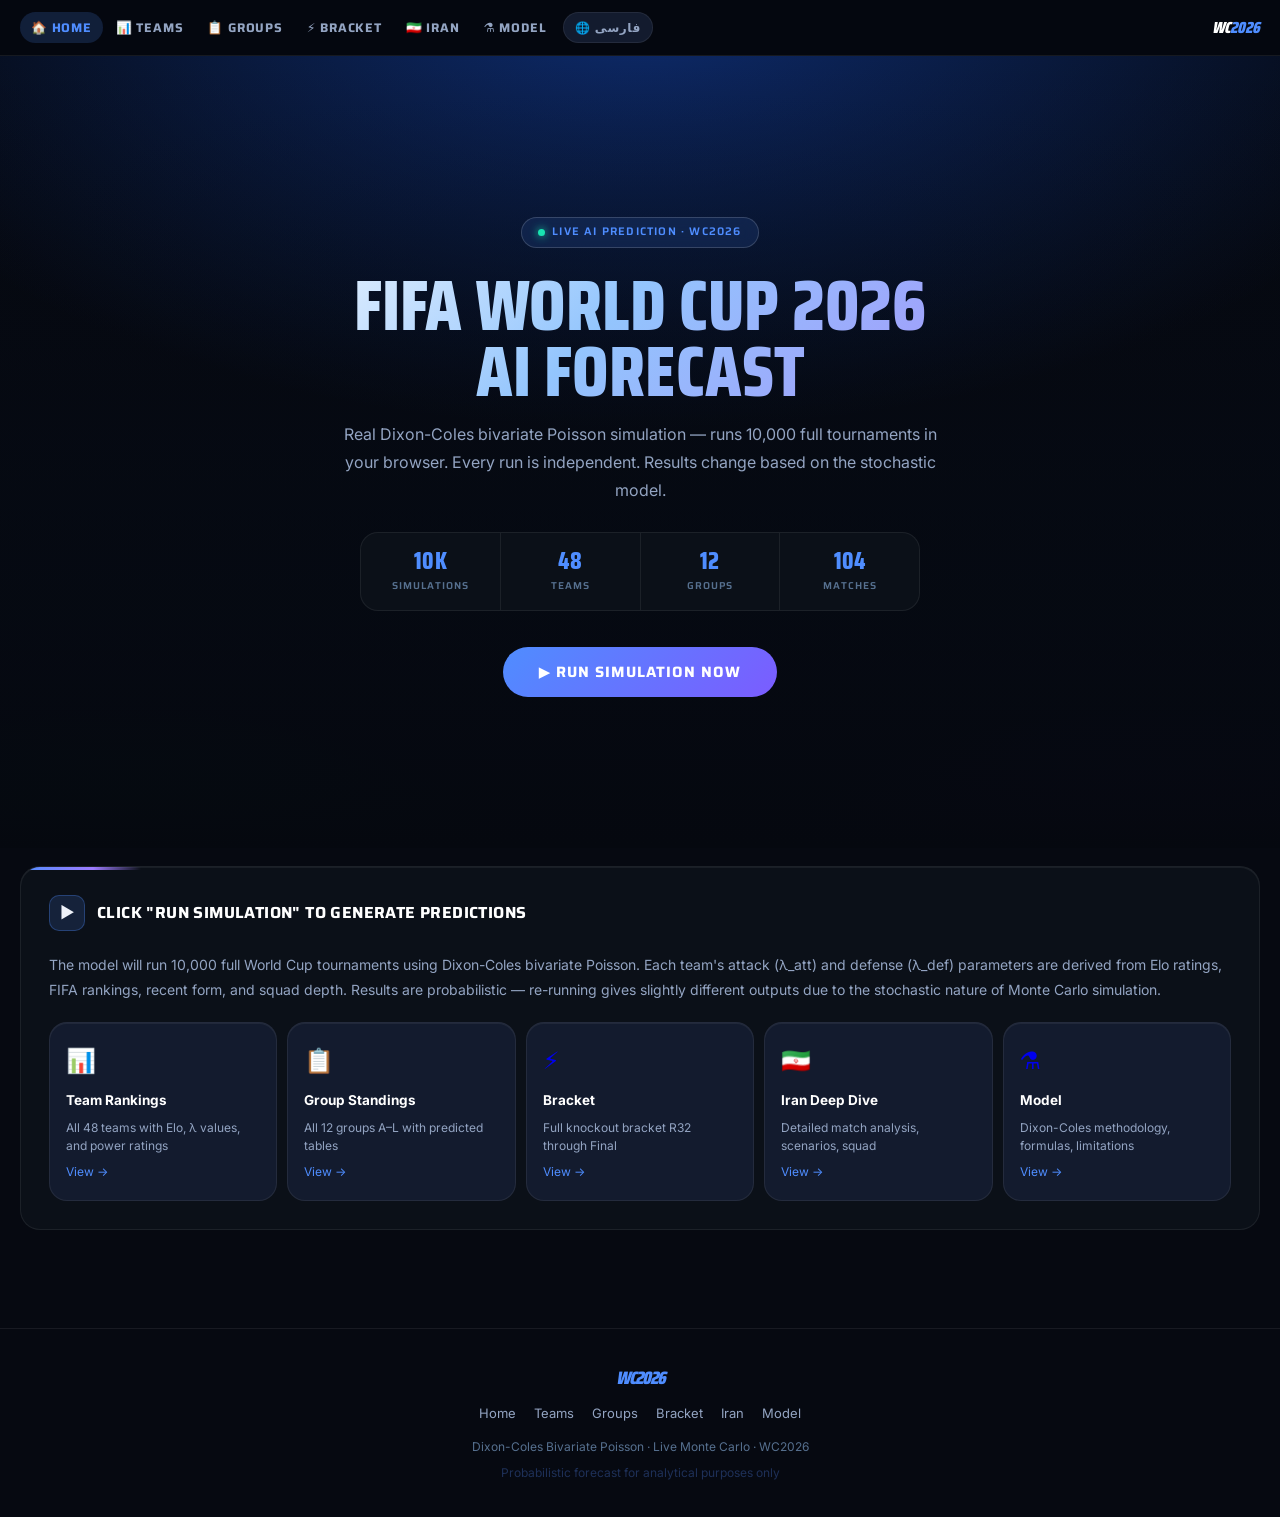
==== commit 99a4723c: "feat: broadcast-sport athletic theme reskin Introduces Saira/Saira Condensed typography, updated dar" ====
--- a/index.html
+++ b/index.html
@@ -216,18 +216,51 @@
   .kpi{min-width:50%;border-right:none;border-bottom:1px solid var(--b1)}
 }
 </style>
+<!-- ═══ MODERN + ATHLETIC THEME (broadcast-sport reskin) ═══ -->
+<style id="athletic-theme">
+@import url('https://fonts.googleapis.com/css2?family=Saira:wght@400;500;600;700;800;900&family=Saira+Condensed:wght@500;600;700;800&display=swap');
+:root{
+  --bg:#060911;--s1:#0b1018;--card:#131b2e;--card2:#1b253f;
+  --b1:rgba(255,255,255,.07);--b2:rgba(255,255,255,.16);--text:#eef2f9;--sub:#93a4c2;--dim:#56708f;
+  --blue:#4f8dff;--indigo:#9d7bff;--teal:#19e3b1;--gold:#ffc452;--amber:#ffd166;
+  --red:#ff4d6a;--green:#2ee6a8;--iran:#4ade80;--r:18px;--rs:12px;
+  --disp:'Saira',system-ui,sans-serif;--cond:'Saira Condensed','Saira',sans-serif;
+}
+/* Condensed uppercase broadcast headline */
+.hero h1{font-family:var(--cond);font-weight:800;letter-spacing:0;text-transform:uppercase;line-height:.92}
+.hero-sub{font-size:clamp(14px,1.8vw,16px)}
+.sec-ttl{font-family:var(--disp);text-transform:uppercase;letter-spacing:.4px;font-weight:700}
+.nav-brand,.f-logo{font-family:var(--cond);font-style:italic;text-transform:uppercase}
+/* Uppercase pill nav / buttons / tabs / badges */
+.nav-a{font-family:var(--disp);text-transform:uppercase;letter-spacing:.8px;border-radius:99px;font-weight:700}
+.nav-a.on{background:color-mix(in srgb,var(--blue) 18%,transparent);color:var(--blue)}
+.lang-btn{font-family:var(--disp);text-transform:uppercase;letter-spacing:.6px;border-radius:99px}
+.run-btn{font-family:var(--disp);text-transform:uppercase;letter-spacing:1px;border-radius:99px;background:linear-gradient(135deg,var(--blue),#7b5cff)}
+.tabs{border-radius:99px}
+.tb{font-family:var(--disp);text-transform:uppercase;letter-spacing:.6px;border-radius:99px}
+.b{font-family:var(--disp);text-transform:uppercase;letter-spacing:.6px}
+.live-badge{font-family:var(--disp);text-transform:uppercase;letter-spacing:1.2px;font-size:11px;background:color-mix(in srgb,var(--blue) 12%,transparent)}
+.sec-ico{background:color-mix(in srgb,var(--blue) 15%,transparent);border:1px solid color-mix(in srgb,var(--blue) 30%,transparent)}
+.kpi-l,.d-prob-l,.chip-l,.o-detail{font-family:var(--disp)}
+/* Condensed numerals */
+.kpi-n,.d-prob,.score-v,.o-pct,.chip-v,.mr,.pr-v{font-family:var(--cond);letter-spacing:.3px}
+.d-prob,.score-v,.kpi-n{font-weight:800}
+/* Glassy elevation + angled broadcast accent tab */
+.sec,.chip,.pc,.odds-card,.duel-card,.mc,.bstage,.pnav{box-shadow:inset 0 1px 0 rgba(255,255,255,.06)}
+.sec::before{height:3px;left:0;right:auto;width:120px;background:linear-gradient(90deg,var(--blue),var(--indigo) 60%,transparent)}
+</style>
 </head>
 <body>
 
 <!-- NAV -->
 <nav>
   <div class="nav-links" id="navLinks">
-    <a class="nav-a on" href="index.html">🏠 Home</a>
-    <a class="nav-a" href="teams.html">📊 Teams</a>
-    <a class="nav-a" href="groups.html">📋 Groups</a>
-    <a class="nav-a" href="bracket.html">⚡ Bracket</a>
-    <a class="nav-a" href="iran.html">🇮🇷 Iran</a>
-    <a class="nav-a" href="model.html">⚗ Model</a>
+    <a class="nav-a on" href="index.html" data-en="🏠 Home" data-fa="🏠 خانه">🏠 Home</a>
+    <a class="nav-a" href="teams.html" data-en="📊 Teams" data-fa="📊 تیم‌ها">📊 Teams</a>
+    <a class="nav-a" href="groups.html" data-en="📋 Groups" data-fa="📋 گروه‌ها">📋 Groups</a>
+    <a class="nav-a" href="bracket.html" data-en="⚡ Bracket" data-fa="⚡ مسیر حذفی">⚡ Bracket</a>
+    <a class="nav-a" href="iran.html" data-en="🇮🇷 Iran" data-fa="🇮🇷 ایران">🇮🇷 Iran</a>
+    <a class="nav-a" href="model.html" data-en="⚗ Model" data-fa="⚗ مدل">⚗ Model</a>
   </div>
   <button class="mob-btn" onclick="document.getElementById('navLinks').classList.toggle('open')">☰</button>
   <button class="lang-btn" onclick="toggleLang()" id="langbtn">🌐 فارسی</button>
@@ -237,8 +270,8 @@
 <!-- SIM OVERLAY -->
 <div class="sim-overlay" id="simOverlay">
   <div class="sim-box">
-    <div class="sim-title">⚗ Running Simulation</div>
-    <div class="sim-msg">Dixon-Coles Monte Carlo · 10,000 tournaments</div>
+    <div class="sim-title" id="simTitle">⚗ Running Simulation</div>
+    <div class="sim-msg" id="simMsg">Dixon-Coles Monte Carlo · 10,000 tournaments</div>
     <div class="sim-bar-wrap"><div class="sim-bar" id="simBar" style="width:0%"></div></div>
     <div class="sim-pct" id="simPct">0%</div>
   </div>
@@ -250,16 +283,16 @@
   <img class="hero-img" src="https://images.unsplash.com/photo-1540747913346-19e32dc3e97e?w=1600&q=75&auto=format&fit=crop&crop=center" alt="" aria-hidden="true" onerror="this.style.display='none'"/>
   <div class="hero-fade"></div>
   <div class="hero-content">
-    <div class="live-badge"><span class="live-dot"></span> Live AI Prediction · WC2026</div>
-    <h1>FIFA World Cup 2026<br>AI Forecast</h1>
-    <p class="hero-sub">Real Dixon-Coles bivariate Poisson simulation — runs 10,000 full tournaments in your browser. Every run is independent. Results change based on the stochastic model.</p>
+    <div class="live-badge"><span class="live-dot"></span> <span data-en="Live AI Prediction · WC2026" data-fa="پیش‌بینی زنده هوشواره · جام جهانی ۲۰۲۶">Live AI Prediction · WC2026</span></div>
+    <h1 data-en="FIFA World Cup 2026<br>AI Forecast" data-fa="پیش‌بینی جام جهانی فوتبال ۲۰۲۶<br>هوشواره">FIFA World Cup 2026<br>AI Forecast</h1>
+    <p class="hero-sub" data-en="Real Dixon-Coles bivariate Poisson simulation — runs 10,000 full tournaments in your browser. Every run is independent. Results change based on the stochastic model." data-fa="شبیه‌سازی واقعی Poisson دوگانه Dixon-Coles — ۱۰٬۰۰۰ تورنمنت کامل را در مرورگر شما اجرا می‌کند. هر اجرا مستقل است. نتایج بر اساس ماهیت تصادفی مدل تغییر می‌کنند.">Real Dixon-Coles bivariate Poisson simulation — runs 10,000 full tournaments in your browser. Every run is independent. Results change based on the stochastic model.</p>
     <div class="hero-kpis">
-      <div class="kpi"><div class="kpi-n" id="kpi-sims">10K</div><div class="kpi-l">Simulations</div></div>
-      <div class="kpi"><div class="kpi-n">48</div><div class="kpi-l">Teams</div></div>
-      <div class="kpi"><div class="kpi-n">12</div><div class="kpi-l">Groups</div></div>
-      <div class="kpi"><div class="kpi-n">104</div><div class="kpi-l">Matches</div></div>
+      <div class="kpi"><div class="kpi-n" id="kpi-sims">10K</div><div class="kpi-l" data-en="Simulations" data-fa="شبیه‌سازی">Simulations</div></div>
+      <div class="kpi"><div class="kpi-n">48</div><div class="kpi-l" data-en="Teams" data-fa="تیم">Teams</div></div>
+      <div class="kpi"><div class="kpi-n">12</div><div class="kpi-l" data-en="Groups" data-fa="گروه">Groups</div></div>
+      <div class="kpi"><div class="kpi-n">104</div><div class="kpi-l" data-en="Matches" data-fa="بازی">Matches</div></div>
     </div>
-    <button class="run-btn" id="runBtn" onclick="runSimulation()">▶ Run Simulation Now</button>
+    <button class="run-btn" id="runBtn" onclick="runSimulation()" data-en="▶ Run Simulation Now" data-fa="▶ اجرای شبیه‌سازی">▶ Run Simulation Now</button>
   </div>
 </div>
 
@@ -271,22 +304,22 @@
 <div class="sec" id="summary">
   <div class="sec-head">
     <div class="sec-ico">🏆</div>
-    <div class="sec-ttl">Simulation Results</div>
+    <div class="sec-ttl" data-en="Simulation Results" data-fa="نتایج شبیه‌سازی">Simulation Results</div>
     <div class="sec-sub" id="simSubLabel">10,000 runs</div>
   </div>
   <div class="duel" id="duelBox"><!-- injected --></div>
   <div class="chips" id="chipsBox"><!-- injected --></div>
   <div class="notice">
     <span>⚗</span>
-    <span>These probabilities are the output of 10,000 independent Monte Carlo simulations using the Dixon-Coles bivariate Poisson model. Re-run to see natural variance — the model is stochastic, not deterministic.</span>
+    <span data-en="These probabilities are the output of 10,000 independent Monte Carlo simulations using the Dixon-Coles bivariate Poisson model. Re-run to see natural variance — the model is stochastic, not deterministic." data-fa="این احتمالات خروجی ۱۰٬۰۰۰ شبیه‌سازی مستقل مونت‌کارلو با مدل Poisson دوگانه Dixon-Coles هستند. دوباره اجرا کنید تا واریانس طبیعی را ببینید — مدل تصادفی است، نه قطعی.">These probabilities are the output of 10,000 independent Monte Carlo simulations using the Dixon-Coles bivariate Poisson model. Re-run to see natural variance — the model is stochastic, not deterministic.</span>
   </div>
 </div>
 
 <div class="sec">
   <div class="sec-head">
     <div class="sec-ico">📈</div>
-    <div class="sec-ttl">Championship Probabilities</div>
-    <div class="sec-sub">Top 10 by simulation win rate</div>
+    <div class="sec-ttl" data-en="Championship Probabilities" data-fa="احتمالات قهرمانی">Championship Probabilities</div>
+    <div class="sec-sub" data-en="Top 10 by simulation win rate" data-fa="۱۰ تیم برتر بر اساس نرخ برد شبیه‌سازی">Top 10 by simulation win rate</div>
   </div>
   <div class="odds-grid" id="oddsGrid"><!-- injected --></div>
 </div>
@@ -294,8 +327,8 @@
 <div class="sec">
   <div class="sec-head">
     <div class="sec-ico">🇮🇷</div>
-    <div class="sec-ttl">Iran — Group G Analysis</div>
-    <div class="sec-sub">Live Poisson probabilities</div>
+    <div class="sec-ttl" data-en="Iran — Group G Analysis" data-fa="ایران — تحلیل گروه G">Iran — Group G Analysis</div>
+    <div class="sec-sub" data-en="Live Poisson probabilities" data-fa="احتمالات زنده Poisson">Live Poisson probabilities</div>
   </div>
   <div class="ibox">
     <div class="ibox-t" id="iranSummary">Loading...</div>
@@ -307,8 +340,8 @@
 <div class="sec">
   <div class="sec-head">
     <div class="sec-ico">📋</div>
-    <div class="sec-ttl">Group G Standings</div>
-    <div class="sec-sub">Predicted final table</div>
+    <div class="sec-ttl" data-en="Group G Standings" data-fa="جدول گروه G">Group G Standings</div>
+    <div class="sec-sub" data-en="Predicted final table" data-fa="جدول نهایی پیش‌بینی‌شده">Predicted final table</div>
   </div>
   <div class="tw" id="groupGTable"><!-- injected --></div>
 </div>
@@ -316,8 +349,8 @@
 <div class="sec">
   <div class="sec-head">
     <div class="sec-ico">⚡</div>
-    <div class="sec-ttl">Predicted Knockout Path</div>
-    <div class="sec-sub">Most likely bracket from simulations</div>
+    <div class="sec-ttl" data-en="Predicted Knockout Path" data-fa="مسیر حذفی پیش‌بینی‌شده">Predicted Knockout Path</div>
+    <div class="sec-sub" data-en="Most likely bracket from simulations" data-fa="محتمل‌ترین مسیر از شبیه‌سازی‌ها">Most likely bracket from simulations</div>
   </div>
   <div id="bracketBox"><!-- injected --></div>
 </div>
@@ -326,15 +359,18 @@
 
 <!-- BEFORE FIRST RUN -->
 <div id="preRun" class="sec">
-  <div class="sec-head"><div class="sec-ico">▶</div><div class="sec-ttl">Click "Run Simulation" to generate predictions</div></div>
-  <p style="color:var(--sub);font-size:14px;line-height:1.75">The model will run 10,000 full World Cup tournaments using Dixon-Coles bivariate Poisson. Each team's attack (λ_att) and defense (λ_def) parameters are derived from Elo ratings, FIFA rankings, recent form, and squad depth. Results are probabilistic — re-running gives slightly different outputs due to the stochastic nature of Monte Carlo simulation.</p>
+  <div class="sec-head">
+    <div class="sec-ico">▶</div>
+    <div class="sec-ttl" data-en='Click "Run Simulation" to generate predictions' data-fa='روی "اجرای شبیه‌سازی" کلیک کنید'>Click "Run Simulation" to generate predictions</div>
+  </div>
+  <p style="color:var(--sub);font-size:14px;line-height:1.75" data-en="The model will run 10,000 full World Cup tournaments using Dixon-Coles bivariate Poisson. Each team's attack (λ_att) and defense (λ_def) parameters are derived from Elo ratings, FIFA rankings, recent form, and squad depth. Results are probabilistic — re-running gives slightly different outputs due to the stochastic nature of Monte Carlo simulation." data-fa="مدل ۱۰٬۰۰۰ تورنمنت کامل جام جهانی را با استفاده از Poisson دوگانه Dixon-Coles اجرا می‌کند. پارامترهای حمله (λ_att) و دفاع (λ_def) هر تیم از رتبه‌بندی Elo، رنکینگ فیفا، فرم اخیر و عمق ترکیب استخراج می‌شوند. نتایج احتمالاتی هستند — اجرای مجدد به دلیل ماهیت تصادفی شبیه‌سازی، خروجی‌های کمی متفاوتی می‌دهد.">The model will run 10,000 full World Cup tournaments using Dixon-Coles bivariate Poisson. Each team's attack (λ_att) and defense (λ_def) parameters are derived from Elo ratings, FIFA rankings, recent form, and squad depth. Results are probabilistic — re-running gives slightly different outputs due to the stochastic nature of Monte Carlo simulation.</p>
   <div style="margin-top:20px">
     <div class="page-nav">
-      <a class="pnav" href="teams.html"><div class="pnav-ico">📊</div><div class="pnav-t">Team Rankings</div><div class="pnav-d">All 48 teams with Elo, λ values, and power ratings</div><div class="pnav-a">View →</div></a>
-      <a class="pnav" href="groups.html"><div class="pnav-ico">📋</div><div class="pnav-t">Group Standings</div><div class="pnav-d">All 12 groups A–L with predicted tables</div><div class="pnav-a">View →</div></a>
-      <a class="pnav" href="bracket.html"><div class="pnav-ico">⚡</div><div class="pnav-t">Bracket</div><div class="pnav-d">Full knockout bracket R32 through Final</div><div class="pnav-a">View →</div></a>
-      <a class="pnav" href="iran.html"><div class="pnav-ico">🇮🇷</div><div class="pnav-t">Iran Deep Dive</div><div class="pnav-d">Detailed match analysis, scenarios, squad</div><div class="pnav-a">View →</div></a>
-      <a class="pnav" href="model.html"><div class="pnav-ico">⚗</div><div class="pnav-t">Model</div><div class="pnav-d">Dixon-Coles methodology, formulas, limitations</div><div class="pnav-a">View →</div></a>
+      <a class="pnav" href="teams.html"><div class="pnav-ico">📊</div><div class="pnav-t" data-en="Team Rankings" data-fa="رتبه‌بندی تیم‌ها">Team Rankings</div><div class="pnav-d" data-en="All 48 teams with Elo, λ values, and power ratings" data-fa="همه ۴۸ تیم با Elo، مقادیر λ و رتبه‌بندی قدرت">All 48 teams with Elo, λ values, and power ratings</div><div class="pnav-a" data-en="View →" data-fa="مشاهده ←">View →</div></a>
+      <a class="pnav" href="groups.html"><div class="pnav-ico">📋</div><div class="pnav-t" data-en="Group Standings" data-fa="جدول‌های گروهی">Group Standings</div><div class="pnav-d" data-en="All 12 groups A–L with predicted tables" data-fa="همه ۱۲ گروه A تا L با جدول‌های پیش‌بینی‌شده">All 12 groups A–L with predicted tables</div><div class="pnav-a" data-en="View →" data-fa="مشاهده ←">View →</div></a>
+      <a class="pnav" href="bracket.html"><div class="pnav-ico">⚡</div><div class="pnav-t" data-en="Bracket" data-fa="مسیر حذفی">Bracket</div><div class="pnav-d" data-en="Full knockout bracket R32 through Final" data-fa="جدول حذفی کامل از R32 تا فینال">Full knockout bracket R32 through Final</div><div class="pnav-a" data-en="View →" data-fa="مشاهده ←">View →</div></a>
+      <a class="pnav" href="iran.html"><div class="pnav-ico">🇮🇷</div><div class="pnav-t" data-en="Iran Deep Dive" data-fa="تحلیل عمیق ایران">Iran Deep Dive</div><div class="pnav-d" data-en="Detailed match analysis, scenarios, squad" data-fa="تحلیل دقیق بازی‌ها، سناریوها و ترکیب">Detailed match analysis, scenarios, squad</div><div class="pnav-a" data-en="View →" data-fa="مشاهده ←">View →</div></a>
+      <a class="pnav" href="model.html"><div class="pnav-ico">⚗</div><div class="pnav-t" data-en="Model" data-fa="مدل">Model</div><div class="pnav-d" data-en="Dixon-Coles methodology, formulas, limitations" data-fa="روش‌شناسی Dixon-Coles، فرمول‌ها، محدودیت‌ها">Dixon-Coles methodology, formulas, limitations</div><div class="pnav-a" data-en="View →" data-fa="مشاهده ←">View →</div></a>
     </div>
   </div>
 </div>
@@ -344,10 +380,15 @@
 <footer>
   <div class="f-logo">WC2026</div>
   <div class="f-links">
-    <a href="index.html">Home</a><a href="teams.html">Teams</a><a href="groups.html">Groups</a><a href="bracket.html">Bracket</a><a href="iran.html">Iran</a><a href="model.html">Model</a>
-  </div>
-  <div>Dixon-Coles Bivariate Poisson · Live Monte Carlo · WC2026</div>
-  <div style="color:#1e3058;margin-top:3px">Probabilistic forecast for analytical purposes only</div>
+    <a href="index.html" data-en="Home" data-fa="خانه">Home</a>
+    <a href="teams.html" data-en="Teams" data-fa="تیم‌ها">Teams</a>
+    <a href="groups.html" data-en="Groups" data-fa="گروه‌ها">Groups</a>
+    <a href="bracket.html" data-en="Bracket" data-fa="مسیر حذفی">Bracket</a>
+    <a href="iran.html" data-en="Iran" data-fa="ایران">Iran</a>
+    <a href="model.html" data-en="Model" data-fa="مدل">Model</a>
+  </div>
+  <div data-en="Dixon-Coles Bivariate Poisson · Live Monte Carlo · WC2026" data-fa="Poisson دوگانه Dixon-Coles · مونت‌کارلو زنده · جام جهانی ۲۰۲۶">Dixon-Coles Bivariate Poisson · Live Monte Carlo · WC2026</div>
+  <div style="color:#1e3058;margin-top:3px" data-en="Probabilistic forecast for analytical purposes only" data-fa="پیش‌بینی احتمالاتی صرفاً برای اهداف تحلیلی">Probabilistic forecast for analytical purposes only</div>
 </footer>
 
 <script>
@@ -368,65 +409,65 @@
 // Higher att = more goals scored | Lower def = fewer goals conceded
 const TEAMS = [
   // Group A
-  {id:'MEX',name:'Mexico',       iso2:'mx',conf:'CONCACAF',grp:'A',elo:1681,att:1.52,def:1.09},
-  {id:'KOR',name:'South Korea',  iso2:'kr',conf:'AFC',      grp:'A',elo:1589,att:1.24,def:1.23},
-  {id:'CZE',name:'Czechia',      iso2:'cz',conf:'UEFA',     grp:'A',elo:1501,att:1.12,def:1.27},
-  {id:'ZAF',name:'South Africa', iso2:'za',conf:'CAF',      grp:'A',elo:1417,att:0.84,def:1.62},
+  {id:'MEX',name:'Mexico',       nameFa:'مکزیک',      iso2:'mx',conf:'CONCACAF',grp:'A',elo:1681,att:1.52,def:1.09},
+  {id:'KOR',name:'South Korea',  nameFa:'کره جنوبی',  iso2:'kr',conf:'AFC',      grp:'A',elo:1589,att:1.24,def:1.23},
+  {id:'CZE',name:'Czechia',      nameFa:'چک',          iso2:'cz',conf:'UEFA',     grp:'A',elo:1501,att:1.12,def:1.27},
+  {id:'ZAF',name:'South Africa', nameFa:'آفریقای جنوبی',iso2:'za',conf:'CAF',   grp:'A',elo:1417,att:0.84,def:1.62},
   // Group B
-  {id:'CHE',name:'Switzerland',  iso2:'ch',conf:'UEFA',     grp:'B',elo:1649,att:1.39,def:1.14},
-  {id:'CAN',name:'Canada',       iso2:'ca',conf:'CONCACAF', grp:'B',elo:1556,att:1.32,def:1.17},
-  {id:'QAT',name:'Qatar',        iso2:'qa',conf:'AFC',      grp:'B',elo:1441,att:0.90,def:1.52},
-  {id:'BIH',name:'Bosnia & Herz.',iso2:'ba',conf:'UEFA',    grp:'B',elo:1391,att:0.86,def:1.58},
+  {id:'CHE',name:'Switzerland',  nameFa:'سوئیس',      iso2:'ch',conf:'UEFA',     grp:'B',elo:1649,att:1.39,def:1.14},
+  {id:'CAN',name:'Canada',       nameFa:'کانادا',     iso2:'ca',conf:'CONCACAF', grp:'B',elo:1556,att:1.32,def:1.17},
+  {id:'QAT',name:'Qatar',        nameFa:'قطر',        iso2:'qa',conf:'AFC',      grp:'B',elo:1441,att:0.90,def:1.52},
+  {id:'BIH',name:'Bosnia & Herz.',nameFa:'بوسنی',     iso2:'ba',conf:'UEFA',     grp:'B',elo:1391,att:0.86,def:1.58},
   // Group C
-  {id:'BRA',name:'Brazil',       iso2:'br',conf:'CONMEBOL', grp:'C',elo:1761,att:1.72,def:0.89},
-  {id:'MAR',name:'Morocco',      iso2:'ma',conf:'CAF',      grp:'C',elo:1660,att:1.44,def:1.15},
-  {id:'SCO',name:'Scotland',     iso2:'gb-sct',conf:'UEFA', grp:'C',elo:1498,att:1.06,def:1.33},
-  {id:'HTI',name:'Haiti',        iso2:'ht',conf:'CONCACAF', grp:'C',elo:1294,att:0.70,def:1.90},
+  {id:'BRA',name:'Brazil',       nameFa:'برزیل',      iso2:'br',conf:'CONMEBOL', grp:'C',elo:1761,att:1.72,def:0.89},
+  {id:'MAR',name:'Morocco',      nameFa:'مراکش',      iso2:'ma',conf:'CAF',      grp:'C',elo:1660,att:1.44,def:1.15},
+  {id:'SCO',name:'Scotland',     nameFa:'اسکاتلند',   iso2:'gb-sct',conf:'UEFA', grp:'C',elo:1498,att:1.06,def:1.33},
+  {id:'HTI',name:'Haiti',        nameFa:'هائیتی',     iso2:'ht',conf:'CONCACAF', grp:'C',elo:1294,att:0.70,def:1.90},
   // Group D
-  {id:'USA',name:'USA',          iso2:'us',conf:'CONCACAF', grp:'D',elo:1673,att:1.48,def:1.11},
-  {id:'TUR',name:'Türkiye',      iso2:'tr',conf:'UEFA',     grp:'D',elo:1599,att:1.29,def:1.19},
-  {id:'AUS',name:'Australia',    iso2:'au',conf:'AFC',      grp:'D',elo:1581,att:1.18,def:1.26},
-  {id:'PRY',name:'Paraguay',     iso2:'py',conf:'CONMEBOL', grp:'D',elo:1504,att:1.08,def:1.31},
+  {id:'USA',name:'USA',          nameFa:'آمریکا',     iso2:'us',conf:'CONCACAF', grp:'D',elo:1673,att:1.48,def:1.11},
+  {id:'TUR',name:'Türkiye',      nameFa:'ترکیه',      iso2:'tr',conf:'UEFA',     grp:'D',elo:1599,att:1.29,def:1.19},
+  {id:'AUS',name:'Australia',    nameFa:'استرالیا',   iso2:'au',conf:'AFC',      grp:'D',elo:1581,att:1.18,def:1.26},
+  {id:'PRY',name:'Paraguay',     nameFa:'پاراگوئه',   iso2:'py',conf:'CONMEBOL', grp:'D',elo:1504,att:1.08,def:1.31},
   // Group E
-  {id:'GER',name:'Germany',      iso2:'de',conf:'UEFA',     grp:'E',elo:1730,att:1.62,def:0.97},
-  {id:'ECU',name:'Ecuador',      iso2:'ec',conf:'CONMEBOL', grp:'E',elo:1595,att:1.27,def:1.21},
-  {id:'CIV',name:'Ivory Coast',  iso2:'ci',conf:'CAF',      grp:'E',elo:1533,att:1.18,def:1.24},
-  {id:'CUW',name:'Curaçao',      iso2:'cw',conf:'CONCACAF', grp:'E',elo:1300,att:0.72,def:1.82},
+  {id:'GER',name:'Germany',      nameFa:'آلمان',      iso2:'de',conf:'UEFA',     grp:'E',elo:1730,att:1.62,def:0.97},
+  {id:'ECU',name:'Ecuador',      nameFa:'اکوادور',    iso2:'ec',conf:'CONMEBOL', grp:'E',elo:1595,att:1.27,def:1.21},
+  {id:'CIV',name:'Ivory Coast',  nameFa:'ساحل عاج',  iso2:'ci',conf:'CAF',      grp:'E',elo:1533,att:1.18,def:1.24},
+  {id:'CUW',name:'Curaçao',      nameFa:'کوراسائو',   iso2:'cw',conf:'CONCACAF', grp:'E',elo:1300,att:0.72,def:1.82},
   // Group F
-  {id:'NLD',name:'Netherlands',  iso2:'nl',conf:'UEFA',     grp:'F',elo:1758,att:1.65,def:0.96},
-  {id:'JPN',name:'Japan',        iso2:'jp',conf:'AFC',      grp:'F',elo:1660,att:1.44,def:1.08},
-  {id:'SWE',name:'Sweden',       iso2:'se',conf:'UEFA',     grp:'F',elo:1515,att:1.10,def:1.28},
-  {id:'TUN',name:'Tunisia',      iso2:'tn',conf:'CAF',      grp:'F',elo:1483,att:1.02,def:1.36},
+  {id:'NLD',name:'Netherlands',  nameFa:'هلند',       iso2:'nl',conf:'UEFA',     grp:'F',elo:1758,att:1.65,def:0.96},
+  {id:'JPN',name:'Japan',        nameFa:'ژاپن',       iso2:'jp',conf:'AFC',      grp:'F',elo:1660,att:1.44,def:1.08},
+  {id:'SWE',name:'Sweden',       nameFa:'سوئد',       iso2:'se',conf:'UEFA',     grp:'F',elo:1515,att:1.10,def:1.28},
+  {id:'TUN',name:'Tunisia',      nameFa:'تونس',       iso2:'tn',conf:'CAF',      grp:'F',elo:1483,att:1.02,def:1.36},
   // Group G  ← IRAN
-  {id:'BEL',name:'Belgium',      iso2:'be',conf:'UEFA',     grp:'G',elo:1735,att:1.78,def:1.02},
-  {id:'IRN',name:'Iran',         iso2:'ir',conf:'AFC',      grp:'G',elo:1615,att:1.31,def:1.18},
-  {id:'EGY',name:'Egypt',        iso2:'eg',conf:'CAF',      grp:'G',elo:1563,att:1.21,def:1.21},
-  {id:'NZL',name:'New Zealand',  iso2:'nz',conf:'OFC',      grp:'G',elo:1282,att:0.74,def:1.68},
+  {id:'BEL',name:'Belgium',      nameFa:'بلژیک',      iso2:'be',conf:'UEFA',     grp:'G',elo:1735,att:1.78,def:1.02},
+  {id:'IRN',name:'Iran',         nameFa:'ایران',      iso2:'ir',conf:'AFC',      grp:'G',elo:1615,att:1.31,def:1.18},
+  {id:'EGY',name:'Egypt',        nameFa:'مصر',        iso2:'eg',conf:'CAF',      grp:'G',elo:1563,att:1.21,def:1.21},
+  {id:'NZL',name:'New Zealand',  nameFa:'نیوزیلند',   iso2:'nz',conf:'OFC',      grp:'G',elo:1282,att:0.74,def:1.68},
   // Group H
-  {id:'ESP',name:'Spain',        iso2:'es',conf:'UEFA',     grp:'H',elo:1876,att:1.87,def:0.79},
-  {id:'URY',name:'Uruguay',      iso2:'uy',conf:'CONMEBOL', grp:'H',elo:1673,att:1.46,def:1.12},
-  {id:'SAU',name:'Saudi Arabia', iso2:'sa',conf:'AFC',      grp:'H',elo:1412,att:0.88,def:1.56},
-  {id:'CPV',name:'Cape Verde',   iso2:'cv',conf:'CAF',      grp:'H',elo:1371,att:0.80,def:1.72},
+  {id:'ESP',name:'Spain',        nameFa:'اسپانیا',    iso2:'es',conf:'UEFA',     grp:'H',elo:1876,att:1.87,def:0.79},
+  {id:'URY',name:'Uruguay',      nameFa:'اروگوئه',    iso2:'uy',conf:'CONMEBOL', grp:'H',elo:1673,att:1.46,def:1.12},
+  {id:'SAU',name:'Saudi Arabia', nameFa:'عربستان',    iso2:'sa',conf:'AFC',      grp:'H',elo:1412,att:0.88,def:1.56},
+  {id:'CPV',name:'Cape Verde',   nameFa:'کاپ ورد',   iso2:'cv',conf:'CAF',      grp:'H',elo:1371,att:0.80,def:1.72},
   // Group I
-  {id:'FRA',name:'France',       iso2:'fr',conf:'UEFA',     grp:'I',elo:1877,att:1.91,def:0.82},
-  {id:'SEN',name:'Senegal',      iso2:'sn',conf:'CAF',      grp:'I',elo:1689,att:1.41,def:1.16},
-  {id:'NOR',name:'Norway',       iso2:'no',conf:'UEFA',     grp:'I',elo:1551,att:1.22,def:1.22},
-  {id:'IRQ',name:'Iraq',         iso2:'iq',conf:'AFC',      grp:'I',elo:1432,att:0.86,def:1.58},
+  {id:'FRA',name:'France',       nameFa:'فرانسه',     iso2:'fr',conf:'UEFA',     grp:'I',elo:1877,att:1.91,def:0.82},
+  {id:'SEN',name:'Senegal',      nameFa:'سنگال',      iso2:'sn',conf:'CAF',      grp:'I',elo:1689,att:1.41,def:1.16},
+  {id:'NOR',name:'Norway',       nameFa:'نروژ',       iso2:'no',conf:'UEFA',     grp:'I',elo:1551,att:1.22,def:1.22},
+  {id:'IRQ',name:'Iraq',         nameFa:'عراق',       iso2:'iq',conf:'AFC',      grp:'I',elo:1432,att:0.86,def:1.58},
   // Group J
-  {id:'ARG',name:'Argentina',    iso2:'ar',conf:'CONMEBOL', grp:'J',elo:1875,att:1.88,def:0.84},
-  {id:'AUT',name:'Austria',      iso2:'at',conf:'UEFA',     grp:'J',elo:1593,att:1.26,def:1.22},
-  {id:'DZA',name:'Algeria',      iso2:'dz',conf:'CAF',      grp:'J',elo:1564,att:1.19,def:1.24},
-  {id:'JOR',name:'Jordan',       iso2:'jo',conf:'AFC',      grp:'J',elo:1402,att:0.82,def:1.66},
+  {id:'ARG',name:'Argentina',    nameFa:'آرژانتین',   iso2:'ar',conf:'CONMEBOL', grp:'J',elo:1875,att:1.88,def:0.84},
+  {id:'AUT',name:'Austria',      nameFa:'اتریش',      iso2:'at',conf:'UEFA',     grp:'J',elo:1593,att:1.26,def:1.22},
+  {id:'DZA',name:'Algeria',      nameFa:'الجزایر',    iso2:'dz',conf:'CAF',      grp:'J',elo:1564,att:1.19,def:1.24},
+  {id:'JOR',name:'Jordan',       nameFa:'اردن',       iso2:'jo',conf:'AFC',      grp:'J',elo:1402,att:0.82,def:1.66},
   // Group K
-  {id:'PRT',name:'Portugal',     iso2:'pt',conf:'UEFA',     grp:'K',elo:1764,att:1.68,def:0.94},
-  {id:'COL',name:'Colombia',     iso2:'co',conf:'CONMEBOL', grp:'K',elo:1570,att:1.28,def:1.18},
-  {id:'COD',name:'DR Congo',     iso2:'cd',conf:'CAF',      grp:'K',elo:1478,att:1.00,def:1.38},
-  {id:'UZB',name:'Uzbekistan',   iso2:'uz',conf:'AFC',      grp:'K',elo:1465,att:0.95,def:1.44},
+  {id:'PRT',name:'Portugal',     nameFa:'پرتغال',     iso2:'pt',conf:'UEFA',     grp:'K',elo:1764,att:1.68,def:0.94},
+  {id:'COL',name:'Colombia',     nameFa:'کلمبیا',     iso2:'co',conf:'CONMEBOL', grp:'K',elo:1570,att:1.28,def:1.18},
+  {id:'COD',name:'DR Congo',     nameFa:'کنگو',       iso2:'cd',conf:'CAF',      grp:'K',elo:1478,att:1.00,def:1.38},
+  {id:'UZB',name:'Uzbekistan',   nameFa:'ازبکستان',   iso2:'uz',conf:'AFC',      grp:'K',elo:1465,att:0.95,def:1.44},
   // Group L
-  {id:'ENG',name:'England',      iso2:'gb-eng',conf:'UEFA', grp:'L',elo:1826,att:1.74,def:0.92},
-  {id:'HRV',name:'Croatia',      iso2:'hr',conf:'UEFA',     grp:'L',elo:1540,att:1.31,def:1.14},
-  {id:'PAN',name:'Panama',       iso2:'pa',conf:'CONCACAF', grp:'L',elo:1541,att:1.10,def:1.29},
-  {id:'GHA',name:'Ghana',        iso2:'gh',conf:'CAF',      grp:'L',elo:1344,att:0.84,def:1.66},
+  {id:'ENG',name:'England',      nameFa:'انگلیس',     iso2:'gb-eng',conf:'UEFA', grp:'L',elo:1826,att:1.74,def:0.92},
+  {id:'HRV',name:'Croatia',      nameFa:'کرواسی',     iso2:'hr',conf:'UEFA',     grp:'L',elo:1540,att:1.31,def:1.14},
+  {id:'PAN',name:'Panama',       nameFa:'پاناما',     iso2:'pa',conf:'CONCACAF', grp:'L',elo:1541,att:1.10,def:1.29},
+  {id:'GHA',name:'Ghana',        nameFa:'غنا',        iso2:'gh',conf:'CAF',      grp:'L',elo:1344,att:0.84,def:1.66},
 ];
 const TEAM = {};
 TEAMS.forEach(t=>TEAM[t.id]=t);
@@ -655,25 +696,25 @@
   document.getElementById('duelBox').innerHTML = `
     <div class="duel-card champ">
       ${bigFlagImg(top1.iso2)}
-      <div class="d-name">${top1.name}</div>
+      <div class="d-name" data-en="${top1.name}" data-fa="${top1.nameFa||top1.name}">${top1.name}</div>
       <div class="d-elo">Elo ${top1.elo} · ${top1.conf} · λ_att ${top1.att}</div>
       <div class="d-prob">${pct(champCount[top1.id])}</div>
-      <div class="d-prob-l">Championship probability</div>
+      <div class="d-prob-l" data-en="Championship probability" data-fa="احتمال قهرمانی">Championship probability</div>
     </div>
     <div class="duel-mid">
       <span class="duel-trophy">🏆</span>
       <div class="score-box">
-        <div class="score-v">Final</div>
-        <div class="score-n">Predicted</div>
+        <div class="score-v" data-en="Final" data-fa="فینال">Final</div>
+        <div class="score-n" data-en="Predicted" data-fa="پیش‌بینی">Predicted</div>
         <div class="score-l">WC2026</div>
       </div>
     </div>
     <div class="duel-card runner">
       ${bigFlagImg(top2.iso2)}
-      <div class="d-name">${top2.name}</div>
+      <div class="d-name" data-en="${top2.name}" data-fa="${top2.nameFa||top2.name}">${top2.name}</div>
       <div class="d-elo">Elo ${top2.elo} · ${top2.conf} · λ_att ${top2.att}</div>
       <div class="d-prob">${pct(champCount[top2.id])}</div>
-      <div class="d-prob-l">Championship probability</div>
+      <div class="d-prob-l" data-en="Championship probability" data-fa="احتمال قهرمانی">Championship probability</div>
     </div>`;
 
   // CHIPS
@@ -688,18 +729,18 @@
     </div>
     <div class="chip">
       <div class="chip-l">Runner-up</div>
-      <div class="chip-v">${flagImg(top2.iso2)} ${top2.name}</div>
-      <div class="chip-s">${pct(runnerCount[top2.id])} final appearances</div>
+      <div class="chip-v">${flagImg(top2.iso2)} <span data-en="${top2.name}" data-fa="${top2.nameFa||top2.name}">${top2.name}</span></div>
+      <div class="chip-s">${pct(runnerCount[top2.id])} <span data-en="final appearances" data-fa="حضور در فینال">final appearances</span></div>
     </div>
     <div class="chip">
-      <div class="chip-l">3rd contender</div>
-      <div class="chip-v">${flagImg(sorted[2].iso2)} ${sorted[2].name}</div>
-      <div class="chip-s">${pct(champCount[sorted[2].id])} to win</div>
+      <div class="chip-l" data-en="3rd contender" data-fa="مدعی سوم">3rd contender</div>
+      <div class="chip-v">${flagImg(sorted[2].iso2)} <span data-en="${sorted[2].name}" data-fa="${sorted[2].nameFa||sorted[2].name}">${sorted[2].name}</span></div>
+      <div class="chip-s">${pct(champCount[sorted[2].id])} <span data-en="to win" data-fa="برای قهرمانی">to win</span></div>
     </div>
     ${darkHorse?`<div class="chip">
-      <div class="chip-l">Dark horse</div>
-      <div class="chip-v">${flagImg(darkHorse.iso2)} ${darkHorse.name}</div>
-      <div class="chip-s">${pct(champCount[darkHorse.id])} to win</div>
+      <div class="chip-l" data-en="Dark horse" data-fa="تیم غافلگیر کننده">Dark horse</div>
+      <div class="chip-v">${flagImg(darkHorse.iso2)} <span data-en="${darkHorse.name}" data-fa="${darkHorse.nameFa||darkHorse.name}">${darkHorse.name}</span></div>
+      <div class="chip-s">${pct(champCount[darkHorse.id])} <span data-en="to win" data-fa="برای قهرمانی">to win</span></div>
     </div>`:''}`;
 
   // ODDS GRID — top 10
@@ -709,7 +750,7 @@
     return `<div class="odds-card">
       <img src="${flagUrl(t.iso2)}" class="o-flag" alt="" onerror="this.style.opacity='.3'">
       <div class="o-info">
-        <div class="o-name">${t.name}</div>
+        <div class="o-name" data-en="${t.name}" data-fa="${t.nameFa||t.name}">${t.name}</div>
         <div class="o-detail">${t.conf} · Elo ${t.elo} · λ ${t.att}/${t.def}</div>
         <div class="o-bar-w"><div class="o-bar" style="width:${(cp/maxPct*100).toFixed(0)}%"></div></div>
       </div>
@@ -737,11 +778,11 @@
     const {pHome,pDraw,pAway}=matchProbs(tA,tB);
     const pH=(pHome*100).toFixed(1), pD=(pDraw*100).toFixed(1), pA=(pAway*100).toFixed(1);
     return `<div class="pc">
-      <div class="pc-m">${flagImg(tA.iso2)} ${tA.name} vs ${flagImg(tB.iso2)} ${tB.name}</div>
+      <div class="pc-m">${flagImg(tA.iso2)} <span data-en="${tA.name}" data-fa="${tA.nameFa||tA.name}">${tA.name}</span> <span data-en="vs" data-fa="برابر">vs</span> ${flagImg(tB.iso2)} <span data-en="${tB.name}" data-fa="${tB.nameFa||tB.name}">${tB.name}</span></div>
       <div class="pc-l">λ_${a}=${tA.att.toFixed(2)} · λ_${b}=${tB.att.toFixed(2)}</div>
-      <div class="pr"><div class="pr-l">${tA.name}</div><div class="pt2"><div class="pf2 blue" style="width:${pH}%"></div></div><div class="pr-v">${pH}%</div></div>
-      <div class="pr"><div class="pr-l">Draw</div><div class="pt2"><div class="pf2 grey" style="width:${pD}%"></div></div><div class="pr-v">${pD}%</div></div>
-      <div class="pr"><div class="pr-l">${tB.name}</div><div class="pt2"><div class="pf2 green" style="width:${pA}%"></div></div><div class="pr-v">${pA}%</div></div>
+      <div class="pr"><div class="pr-l" data-en="${tA.name}" data-fa="${tA.nameFa||tA.name}">${tA.name}</div><div class="pt2"><div class="pf2 blue" style="width:${pH}%"></div></div><div class="pr-v">${pH}%</div></div>
+      <div class="pr"><div class="pr-l" data-en="Draw" data-fa="مساوی">Draw</div><div class="pt2"><div class="pf2 grey" style="width:${pD}%"></div></div><div class="pr-v">${pD}%</div></div>
+      <div class="pr"><div class="pr-l" data-en="${tB.name}" data-fa="${tB.nameFa||tB.name}">${tB.name}</div><div class="pt2"><div class="pf2 green" style="width:${pA}%"></div></div><div class="pr-v">${pA}%</div></div>
     </div>`;
   }).join('');
 
@@ -756,15 +797,15 @@
   }).sort((a,b)=>parseFloat(b.avgPts)-parseFloat(a.avgPts));
 
   document.getElementById('groupGTable').innerHTML = `<table>
-    <thead><tr><th>#</th><th>Team</th><th>Avg Pts</th><th>Avg GD</th><th>R32%</th><th>Status</th></tr></thead>
+    <thead><tr><th>#</th><th data-en="Team" data-fa="تیم">Team</th><th data-en="Avg Pts" data-fa="میانگین امتیاز">Avg Pts</th><th>Avg GD</th><th>R32%</th><th data-en="Status" data-fa="وضعیت">Status</th></tr></thead>
     <tbody>${gRows.map((r,i)=>`
       <tr class="${r.t.id==='IRN'?'row-ir':''}">
         <td>${i+1}</td>
-        <td>${flagImg(r.t.iso2)} ${r.t.name}</td>
+        <td>${flagImg(r.t.iso2)} <span data-en="${r.t.name}" data-fa="${r.t.nameFa||r.t.name}">${r.t.name}</span></td>
         <td><b>${r.avgPts}</b></td>
         <td>${r.avgGD}</td>
         <td style="color:var(--blue);font-weight:700">${r.r32p}%</td>
-        <td><span class="b ${r.r32p>50?'b-g':'b-o'}">${r.r32p>50?'R32':'Out'}</span></td>
+        <td><span class="b ${r.r32p>50?'b-g':'b-o'}" data-en="${r.r32p>50?'R32':'Out'}" data-fa="${r.r32p>50?'مرحله ۳۲':'حذف'}">${r.r32p>50?'R32':'Out'}</span></td>
       </tr>`).join('')}
     </tbody></table>`;
 
@@ -772,18 +813,18 @@
   const champ = sorted[0];
   document.getElementById('bracketBox').innerHTML = `
     <div class="bstage">
-      <div class="bstage-l">Most likely champion path — ${champ.name}</div>
+      <div class="bstage-l" data-en="Most likely champion path — ${champ.name}" data-fa="محتمل‌ترین مسیر قهرمان — ${champ.nameFa||champ.name}">Most likely champion path — ${champ.name}</div>
       <div style="color:var(--sub);font-size:13px;line-height:1.7">
-        ${flagImg(champ.iso2)} <b style="color:#fff">${champ.name}</b> wins the championship in <b style="color:var(--blue)">${pct(champCount[champ.id])}</b> of simulations.
-        Runner-up most likely: ${flagImg(sorted[1].iso2)} <b>${sorted[1].name}</b> (${pct(champCount[sorted[1].id])}).
-        Third most likely: ${flagImg(sorted[2].iso2)} <b>${sorted[2].name}</b> (${pct(champCount[sorted[2].id])}).
+        ${flagImg(champ.iso2)} <b style="color:#fff" data-en="${champ.name}" data-fa="${champ.nameFa||champ.name}">${champ.name}</b> <span data-en="wins the championship in" data-fa="در">wins the championship in</span> <b style="color:var(--blue)">${pct(champCount[champ.id])}</b> <span data-en="of simulations." data-fa="شبیه‌سازی قهرمان می‌شود.">of simulations.</span>
+        <br><span data-en="Runner-up most likely:" data-fa="نایب‌قهرمان:">Runner-up most likely:</span> ${flagImg(sorted[1].iso2)} <b data-en="${sorted[1].name}" data-fa="${sorted[1].nameFa||sorted[1].name}">${sorted[1].name}</b> (${pct(champCount[sorted[1].id])}).
+        <br><span data-en="Third most likely:" data-fa="سوم:">Third most likely:</span> ${flagImg(sorted[2].iso2)} <b data-en="${sorted[2].name}" data-fa="${sorted[2].nameFa||sorted[2].name}">${sorted[2].name}</b> (${pct(champCount[sorted[2].id])}).
         <br><br>
-        Top 5 championship probabilities from this run:
+        <span data-en="Top 5 championship probabilities from this run:" data-fa="۵ تیم برتر از این شبیه‌سازی:">Top 5 championship probabilities from this run:</span>
         ${sorted.slice(0,5).map((t,i)=>`
           <div style="display:flex;align-items:center;gap:8px;padding:6px 0;border-bottom:1px solid var(--b1)">
             <span style="color:var(--dim);min-width:16px">${i+1}.</span>
             ${flagImg(t.iso2)}
-            <span style="flex:1;font-weight:600">${t.name}</span>
+            <span style="flex:1;font-weight:600" data-en="${t.name}" data-fa="${t.nameFa||t.name}">${t.name}</span>
             <span style="color:var(--gold);font-weight:800">${pct(champCount[t.id])}</span>
           </div>`).join('')}
       </div>
@@ -799,9 +840,22 @@
 let isFa=false;
 function toggleLang(){
   isFa=!isFa;
+  document.documentElement.lang=isFa?'fa':'en';
   document.body.dir=isFa?'rtl':'ltr';
   document.body.style.fontFamily=isFa?"'Vazirmatn',system-ui,sans-serif":"'Inter',system-ui,sans-serif";
   document.getElementById('langbtn').textContent=isFa?'🌐 English':'🌐 فارسی';
+  const k=isFa?'fa':'en';
+  document.querySelectorAll('[data-en]').forEach(el=>{
+    const v=el.getAttribute('data-'+k);
+    if(v!==null) el.innerHTML=v;
+  });
+  // translate sim overlay
+  const t=document.getElementById('simTitle');
+  const m=document.getElementById('simMsg');
+  if(t) t.textContent=isFa?'⚗ در حال شبیه‌سازی':'⚗ Running Simulation';
+  if(m) m.textContent=isFa?'مونت‌کارلو Dixon-Coles · ۱۰٬۰۰۰ تورنمنت':'Dixon-Coles Monte Carlo · 10,000 tournaments';
+  // re-render results if available so dynamic content also translates
+  if(simResults) renderResults();
 }
 </script>
 </body>
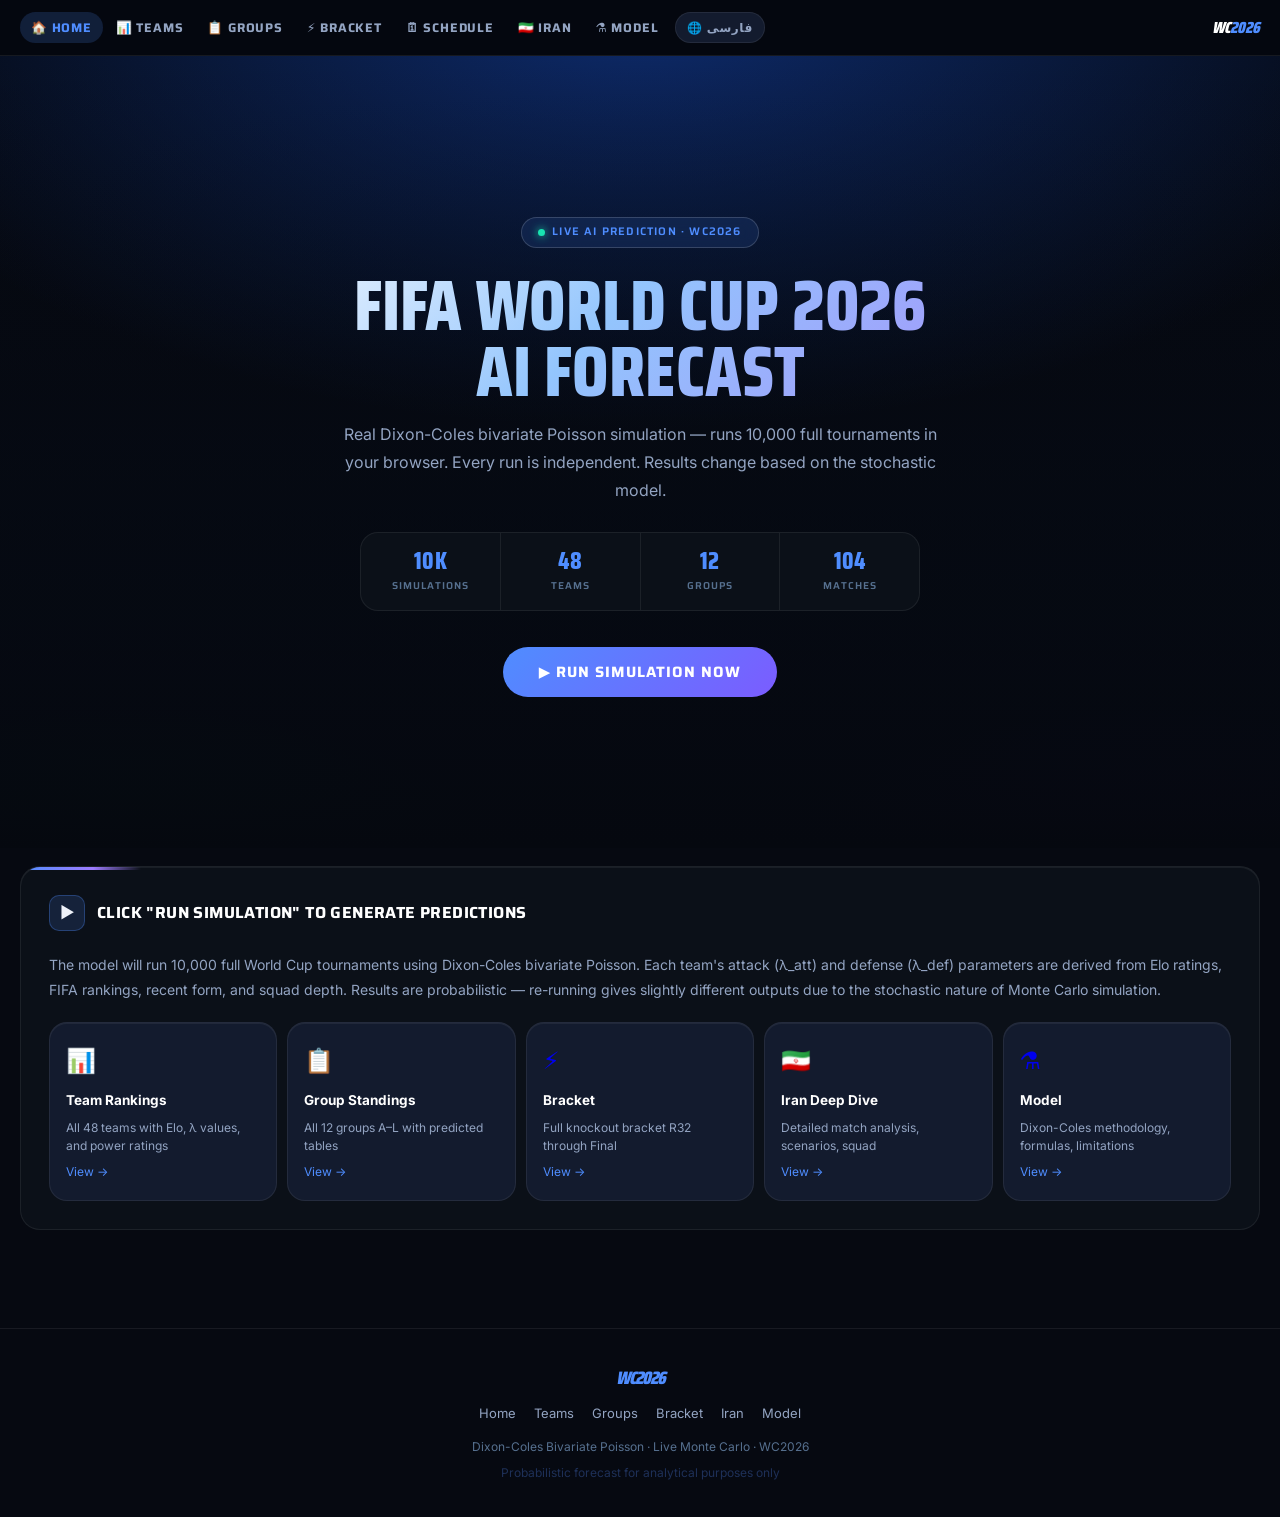
==== commit 97c0bc88: "feat: full WC2026 match schedule with auto-update - Add assets/schedule.js: all 104 official matches" ====
--- a/index.html
+++ b/index.html
@@ -259,6 +259,7 @@
     <a class="nav-a" href="teams.html" data-en="📊 Teams" data-fa="📊 تیم‌ها">📊 Teams</a>
     <a class="nav-a" href="groups.html" data-en="📋 Groups" data-fa="📋 گروه‌ها">📋 Groups</a>
     <a class="nav-a" href="bracket.html" data-en="⚡ Bracket" data-fa="⚡ مسیر حذفی">⚡ Bracket</a>
+    <a class="nav-a" href="schedule.html" data-en="🗓 Schedule" data-fa="🗓 برنامه">🗓 Schedule</a>
     <a class="nav-a" href="iran.html" data-en="🇮🇷 Iran" data-fa="🇮🇷 ایران">🇮🇷 Iran</a>
     <a class="nav-a" href="model.html" data-en="⚗ Model" data-fa="⚗ مدل">⚗ Model</a>
   </div>
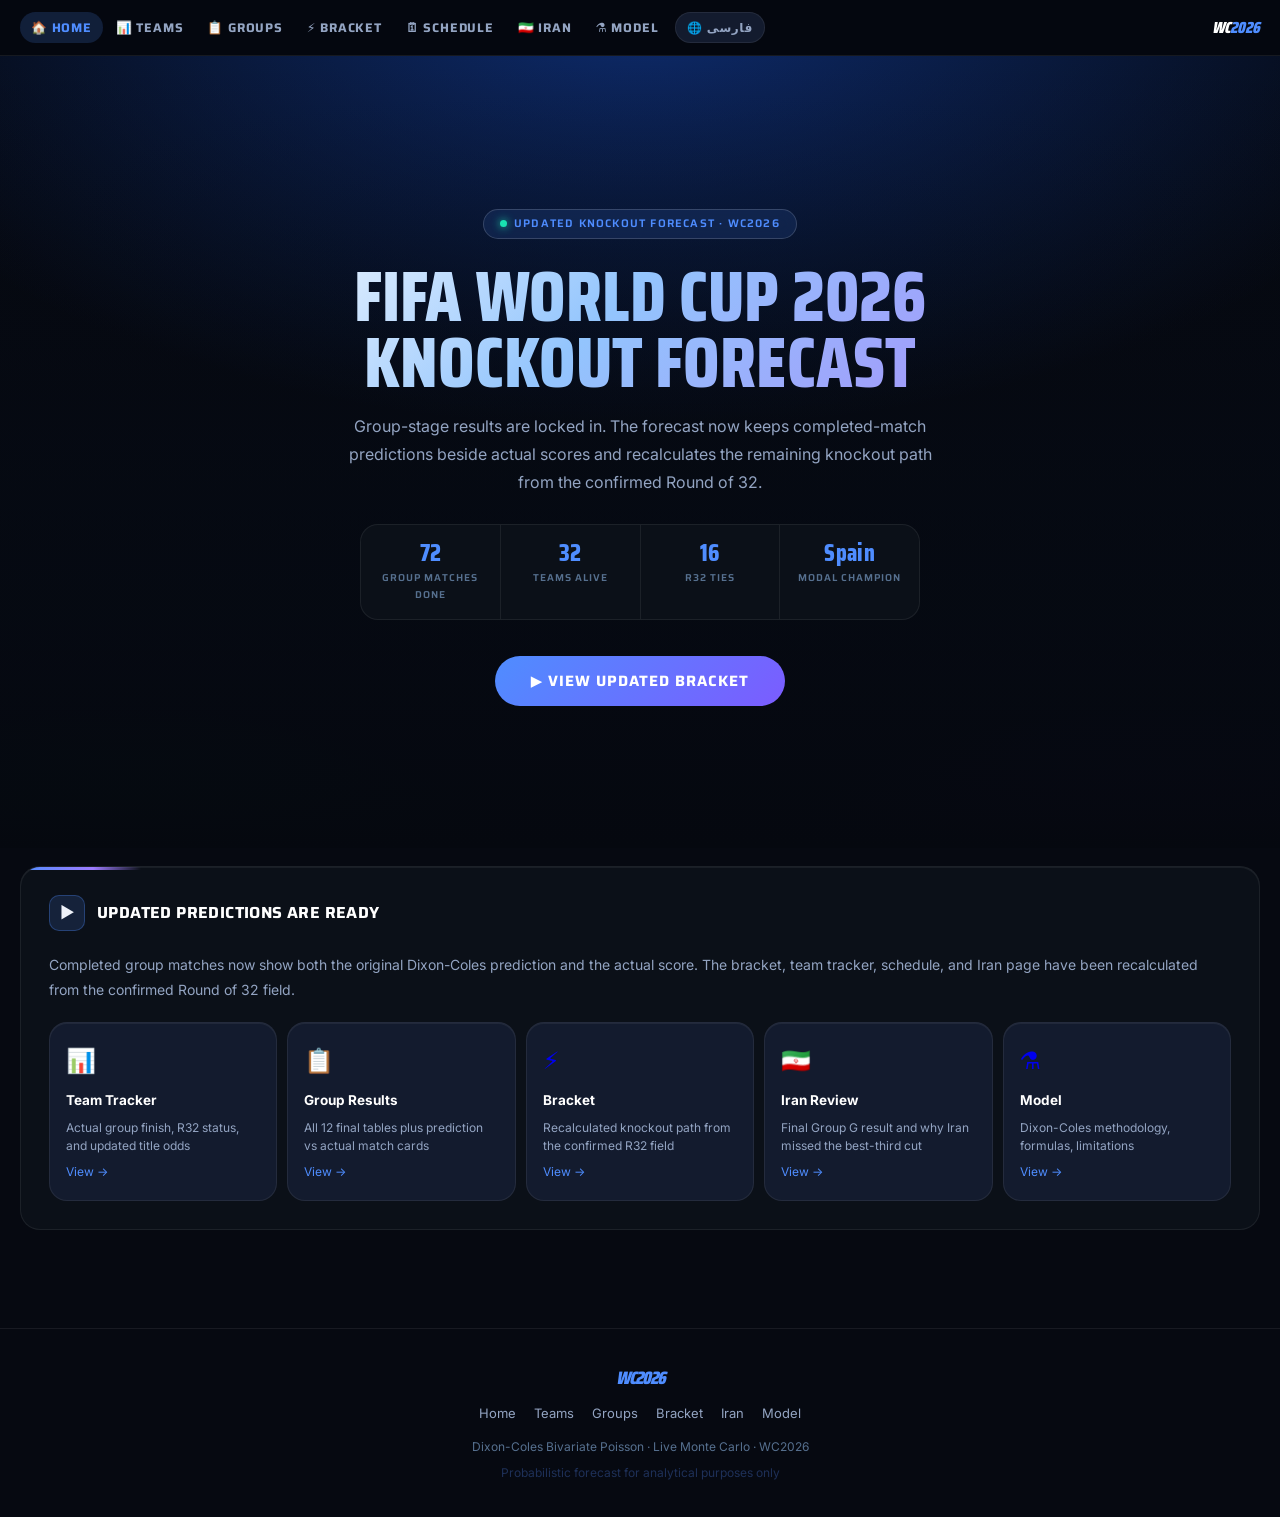
==== commit 2fb7327a: "Update knockout predictions from group results" ====
--- a/index.html
+++ b/index.html
@@ -284,16 +284,16 @@
   <img class="hero-img" src="https://images.unsplash.com/photo-1540747913346-19e32dc3e97e?w=1600&q=75&auto=format&fit=crop&crop=center" alt="" aria-hidden="true" onerror="this.style.display='none'"/>
   <div class="hero-fade"></div>
   <div class="hero-content">
-    <div class="live-badge"><span class="live-dot"></span> <span data-en="Live AI Prediction · WC2026" data-fa="پیش‌بینی زنده هوشواره · جام جهانی ۲۰۲۶">Live AI Prediction · WC2026</span></div>
-    <h1 data-en="FIFA World Cup 2026<br>AI Forecast" data-fa="پیش‌بینی جام جهانی فوتبال ۲۰۲۶<br>هوشواره">FIFA World Cup 2026<br>AI Forecast</h1>
-    <p class="hero-sub" data-en="Real Dixon-Coles bivariate Poisson simulation — runs 10,000 full tournaments in your browser. Every run is independent. Results change based on the stochastic model." data-fa="شبیه‌سازی واقعی Poisson دوگانه Dixon-Coles — ۱۰٬۰۰۰ تورنمنت کامل را در مرورگر شما اجرا می‌کند. هر اجرا مستقل است. نتایج بر اساس ماهیت تصادفی مدل تغییر می‌کنند.">Real Dixon-Coles bivariate Poisson simulation — runs 10,000 full tournaments in your browser. Every run is independent. Results change based on the stochastic model.</p>
+    <div class="live-badge"><span class="live-dot"></span> <span data-en="Updated Knockout Forecast · WC2026" data-fa="پیش‌بینی به‌روز مرحله حذفی · جام جهانی ۲۰۲۶">Updated Knockout Forecast · WC2026</span></div>
+    <h1 data-en="FIFA World Cup 2026<br>Knockout Forecast" data-fa="پیش‌بینی مرحله حذفی<br>جام جهانی ۲۰۲۶">FIFA World Cup 2026<br>Knockout Forecast</h1>
+    <p class="hero-sub" data-en="Group-stage results are locked in. The forecast now keeps completed-match predictions beside actual scores and recalculates the remaining knockout path from the confirmed Round of 32." data-fa="نتایج مرحله گروهی ثبت شده‌اند. پیش‌بینی اکنون نتایج پیش‌بینی‌شده بازی‌های انجام‌شده را کنار نتیجه واقعی نگه می‌دارد و مسیر حذفی باقی‌مانده را از مرحله ۳۲ تیم قطعی دوباره محاسبه می‌کند.">Group-stage results are locked in. The forecast now keeps completed-match predictions beside actual scores and recalculates the remaining knockout path from the confirmed Round of 32.</p>
     <div class="hero-kpis">
-      <div class="kpi"><div class="kpi-n" id="kpi-sims">10K</div><div class="kpi-l" data-en="Simulations" data-fa="شبیه‌سازی">Simulations</div></div>
-      <div class="kpi"><div class="kpi-n">48</div><div class="kpi-l" data-en="Teams" data-fa="تیم">Teams</div></div>
-      <div class="kpi"><div class="kpi-n">12</div><div class="kpi-l" data-en="Groups" data-fa="گروه">Groups</div></div>
-      <div class="kpi"><div class="kpi-n">104</div><div class="kpi-l" data-en="Matches" data-fa="بازی">Matches</div></div>
+      <div class="kpi"><div class="kpi-n" id="kpi-sims">72</div><div class="kpi-l" data-en="Group matches done" data-fa="بازی گروهی انجام‌شده">Group matches done</div></div>
+      <div class="kpi"><div class="kpi-n">32</div><div class="kpi-l" data-en="Teams alive" data-fa="تیم باقی‌مانده">Teams alive</div></div>
+      <div class="kpi"><div class="kpi-n">16</div><div class="kpi-l" data-en="R32 ties" data-fa="بازی R32">R32 ties</div></div>
+      <div class="kpi"><div class="kpi-n">Spain</div><div class="kpi-l" data-en="Modal champion" data-fa="قهرمان مسیر محتمل">Modal champion</div></div>
     </div>
-    <button class="run-btn" id="runBtn" onclick="runSimulation()" data-en="▶ Run Simulation Now" data-fa="▶ اجرای شبیه‌سازی">▶ Run Simulation Now</button>
+    <button class="run-btn" id="runBtn" onclick="location.href='bracket.html'" data-en="▶ View Updated Bracket" data-fa="▶ مشاهده براکت به‌روز">▶ View Updated Bracket</button>
   </div>
 </div>
 
@@ -362,15 +362,15 @@
 <div id="preRun" class="sec">
   <div class="sec-head">
     <div class="sec-ico">▶</div>
-    <div class="sec-ttl" data-en='Click "Run Simulation" to generate predictions' data-fa='روی "اجرای شبیه‌سازی" کلیک کنید'>Click "Run Simulation" to generate predictions</div>
-  </div>
-  <p style="color:var(--sub);font-size:14px;line-height:1.75" data-en="The model will run 10,000 full World Cup tournaments using Dixon-Coles bivariate Poisson. Each team's attack (λ_att) and defense (λ_def) parameters are derived from Elo ratings, FIFA rankings, recent form, and squad depth. Results are probabilistic — re-running gives slightly different outputs due to the stochastic nature of Monte Carlo simulation." data-fa="مدل ۱۰٬۰۰۰ تورنمنت کامل جام جهانی را با استفاده از Poisson دوگانه Dixon-Coles اجرا می‌کند. پارامترهای حمله (λ_att) و دفاع (λ_def) هر تیم از رتبه‌بندی Elo، رنکینگ فیفا، فرم اخیر و عمق ترکیب استخراج می‌شوند. نتایج احتمالاتی هستند — اجرای مجدد به دلیل ماهیت تصادفی شبیه‌سازی، خروجی‌های کمی متفاوتی می‌دهد.">The model will run 10,000 full World Cup tournaments using Dixon-Coles bivariate Poisson. Each team's attack (λ_att) and defense (λ_def) parameters are derived from Elo ratings, FIFA rankings, recent form, and squad depth. Results are probabilistic — re-running gives slightly different outputs due to the stochastic nature of Monte Carlo simulation.</p>
+    <div class="sec-ttl" data-en="Updated predictions are ready" data-fa="پیش‌بینی‌های به‌روز آماده‌اند">Updated predictions are ready</div>
+  </div>
+  <p style="color:var(--sub);font-size:14px;line-height:1.75" data-en="Completed group matches now show both the original Dixon-Coles prediction and the actual score. The bracket, team tracker, schedule, and Iran page have been recalculated from the confirmed Round of 32 field." data-fa="بازی‌های انجام‌شده گروهی اکنون هم پیش‌بینی اولیه دیکسون-کولز و هم نتیجه واقعی را نشان می‌دهند. براکت، صفحه تیم‌ها، برنامه و صفحه ایران بر اساس تیم‌های قطعی مرحله ۳۲ دوباره محاسبه شده‌اند.">Completed group matches now show both the original Dixon-Coles prediction and the actual score. The bracket, team tracker, schedule, and Iran page have been recalculated from the confirmed Round of 32 field.</p>
   <div style="margin-top:20px">
     <div class="page-nav">
-      <a class="pnav" href="teams.html"><div class="pnav-ico">📊</div><div class="pnav-t" data-en="Team Rankings" data-fa="رتبه‌بندی تیم‌ها">Team Rankings</div><div class="pnav-d" data-en="All 48 teams with Elo, λ values, and power ratings" data-fa="همه ۴۸ تیم با Elo، مقادیر λ و رتبه‌بندی قدرت">All 48 teams with Elo, λ values, and power ratings</div><div class="pnav-a" data-en="View →" data-fa="مشاهده ←">View →</div></a>
-      <a class="pnav" href="groups.html"><div class="pnav-ico">📋</div><div class="pnav-t" data-en="Group Standings" data-fa="جدول‌های گروهی">Group Standings</div><div class="pnav-d" data-en="All 12 groups A–L with predicted tables" data-fa="همه ۱۲ گروه A تا L با جدول‌های پیش‌بینی‌شده">All 12 groups A–L with predicted tables</div><div class="pnav-a" data-en="View →" data-fa="مشاهده ←">View →</div></a>
-      <a class="pnav" href="bracket.html"><div class="pnav-ico">⚡</div><div class="pnav-t" data-en="Bracket" data-fa="مسیر حذفی">Bracket</div><div class="pnav-d" data-en="Full knockout bracket R32 through Final" data-fa="جدول حذفی کامل از R32 تا فینال">Full knockout bracket R32 through Final</div><div class="pnav-a" data-en="View →" data-fa="مشاهده ←">View →</div></a>
-      <a class="pnav" href="iran.html"><div class="pnav-ico">🇮🇷</div><div class="pnav-t" data-en="Iran Deep Dive" data-fa="تحلیل عمیق ایران">Iran Deep Dive</div><div class="pnav-d" data-en="Detailed match analysis, scenarios, squad" data-fa="تحلیل دقیق بازی‌ها، سناریوها و ترکیب">Detailed match analysis, scenarios, squad</div><div class="pnav-a" data-en="View →" data-fa="مشاهده ←">View →</div></a>
+      <a class="pnav" href="teams.html"><div class="pnav-ico">📊</div><div class="pnav-t" data-en="Team Tracker" data-fa="ردیاب تیم‌ها">Team Tracker</div><div class="pnav-d" data-en="Actual group finish, R32 status, and updated title odds" data-fa="رتبه واقعی گروه، وضعیت R32 و شانس قهرمانی به‌روز">Actual group finish, R32 status, and updated title odds</div><div class="pnav-a" data-en="View →" data-fa="مشاهده ←">View →</div></a>
+      <a class="pnav" href="groups.html"><div class="pnav-ico">📋</div><div class="pnav-t" data-en="Group Results" data-fa="نتایج گروهی">Group Results</div><div class="pnav-d" data-en="All 12 final tables plus prediction vs actual match cards" data-fa="جدول نهایی ۱۲ گروه همراه پیش‌بینی در برابر نتیجه واقعی">All 12 final tables plus prediction vs actual match cards</div><div class="pnav-a" data-en="View →" data-fa="مشاهده ←">View →</div></a>
+      <a class="pnav" href="bracket.html"><div class="pnav-ico">⚡</div><div class="pnav-t" data-en="Bracket" data-fa="مسیر حذفی">Bracket</div><div class="pnav-d" data-en="Recalculated knockout path from the confirmed R32 field" data-fa="مسیر حذفی دوباره محاسبه‌شده از تیم‌های قطعی R32">Recalculated knockout path from the confirmed R32 field</div><div class="pnav-a" data-en="View →" data-fa="مشاهده ←">View →</div></a>
+      <a class="pnav" href="iran.html"><div class="pnav-ico">🇮🇷</div><div class="pnav-t" data-en="Iran Review" data-fa="مرور ایران">Iran Review</div><div class="pnav-d" data-en="Final Group G result and why Iran missed the best-third cut" data-fa="نتیجه نهایی گروه G و دلیل جا ماندن ایران از سهمیه تیم‌های سوم">Final Group G result and why Iran missed the best-third cut</div><div class="pnav-a" data-en="View →" data-fa="مشاهده ←">View →</div></a>
       <a class="pnav" href="model.html"><div class="pnav-ico">⚗</div><div class="pnav-t" data-en="Model" data-fa="مدل">Model</div><div class="pnav-d" data-en="Dixon-Coles methodology, formulas, limitations" data-fa="روش‌شناسی Dixon-Coles، فرمول‌ها، محدودیت‌ها">Dixon-Coles methodology, formulas, limitations</div><div class="pnav-a" data-en="View →" data-fa="مشاهده ←">View →</div></a>
     </div>
   </div>
@@ -766,9 +766,9 @@
   const iranGrp = groupTally['G'];
   const iranAvgPts = (iranGrp['IRN'].pts/iranGrp['IRN'].cnt).toFixed(1);
   document.getElementById('iranSummary').textContent =
-    `Group G — Iran R32 probability: ${iranR32}% · Avg pts: ${iranAvgPts} · Champion: ${pct(champCount['IRN'])}`;
+    `Historical sandbox — pre-tournament Iran R32 probability: ${iranR32}% · Avg pts: ${iranAvgPts}`;
   document.getElementById('iranDesc').textContent =
-    `Based on ${N_SIMS.toLocaleString()} simulations. Belgium (λ_att=${TEAM['BEL'].att}) is the clear group favorite with Elo ${TEAM['BEL'].elo}. Iran's key match is vs Egypt — nearly even at λ_IRI=${TEAM['IRN'].att} vs λ_EGY=${TEAM['EGY'].att}. Iran has an ${iranR32}% chance of qualifying from the group stage.`;
+    `This legacy simulator is preserved as a pre-tournament model sandbox. The active forecast uses actual group results: Iran finished third in Group G with 3 points and was eliminated as the 9th-best third-place team.`;
 
   // Iran matches Poisson
   const iranMatchups = [
